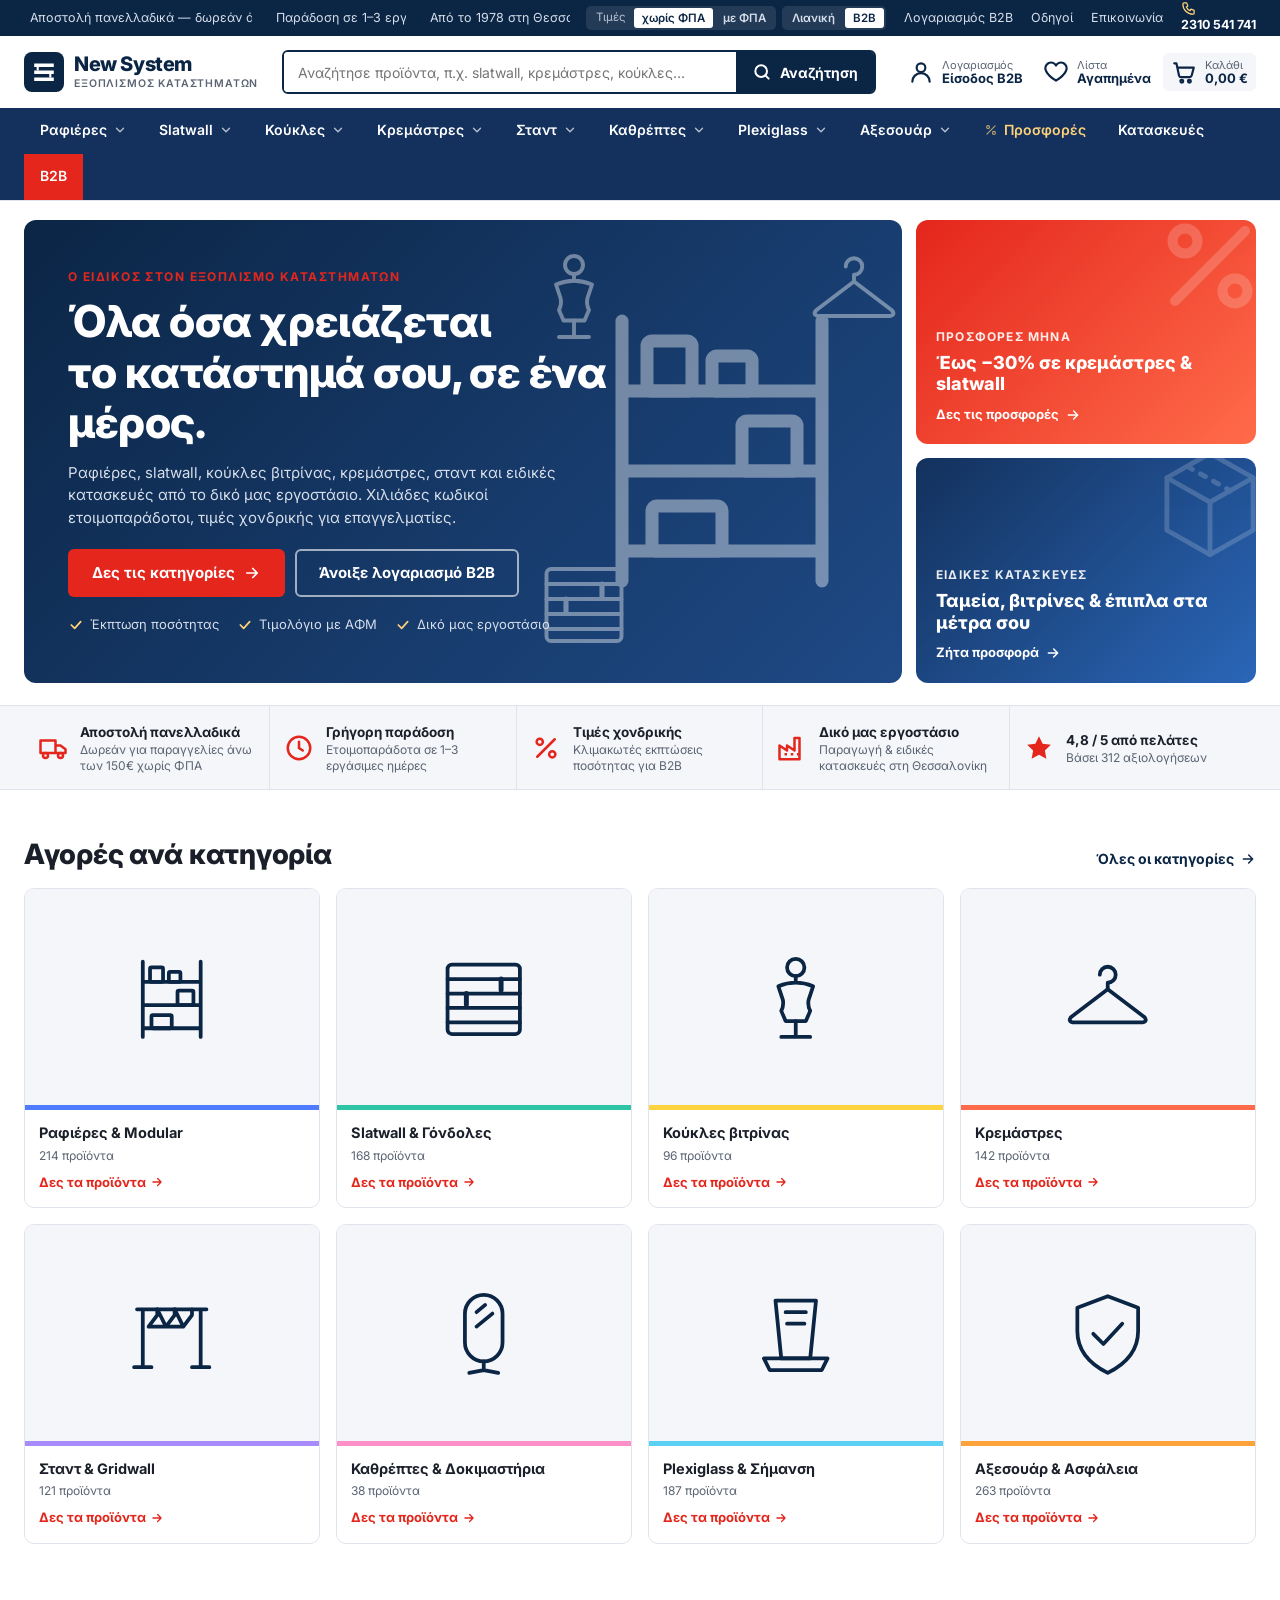
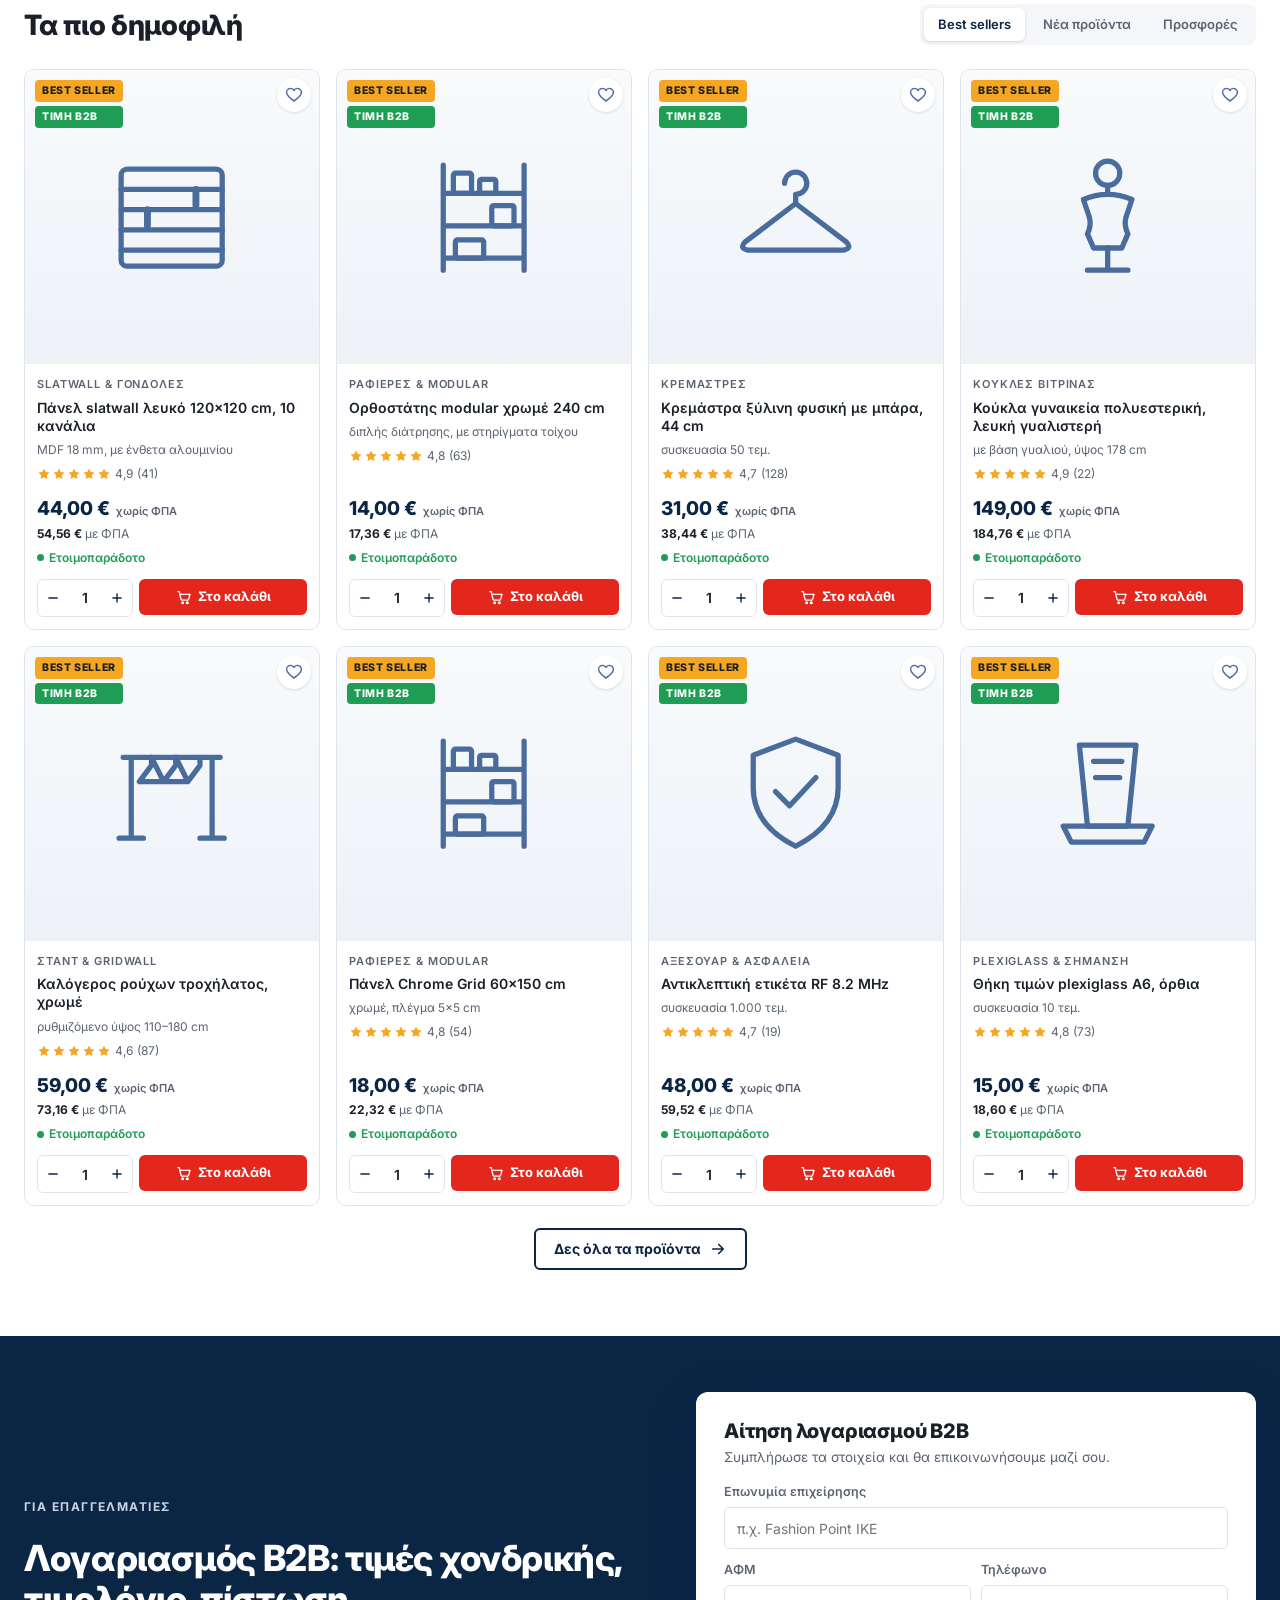
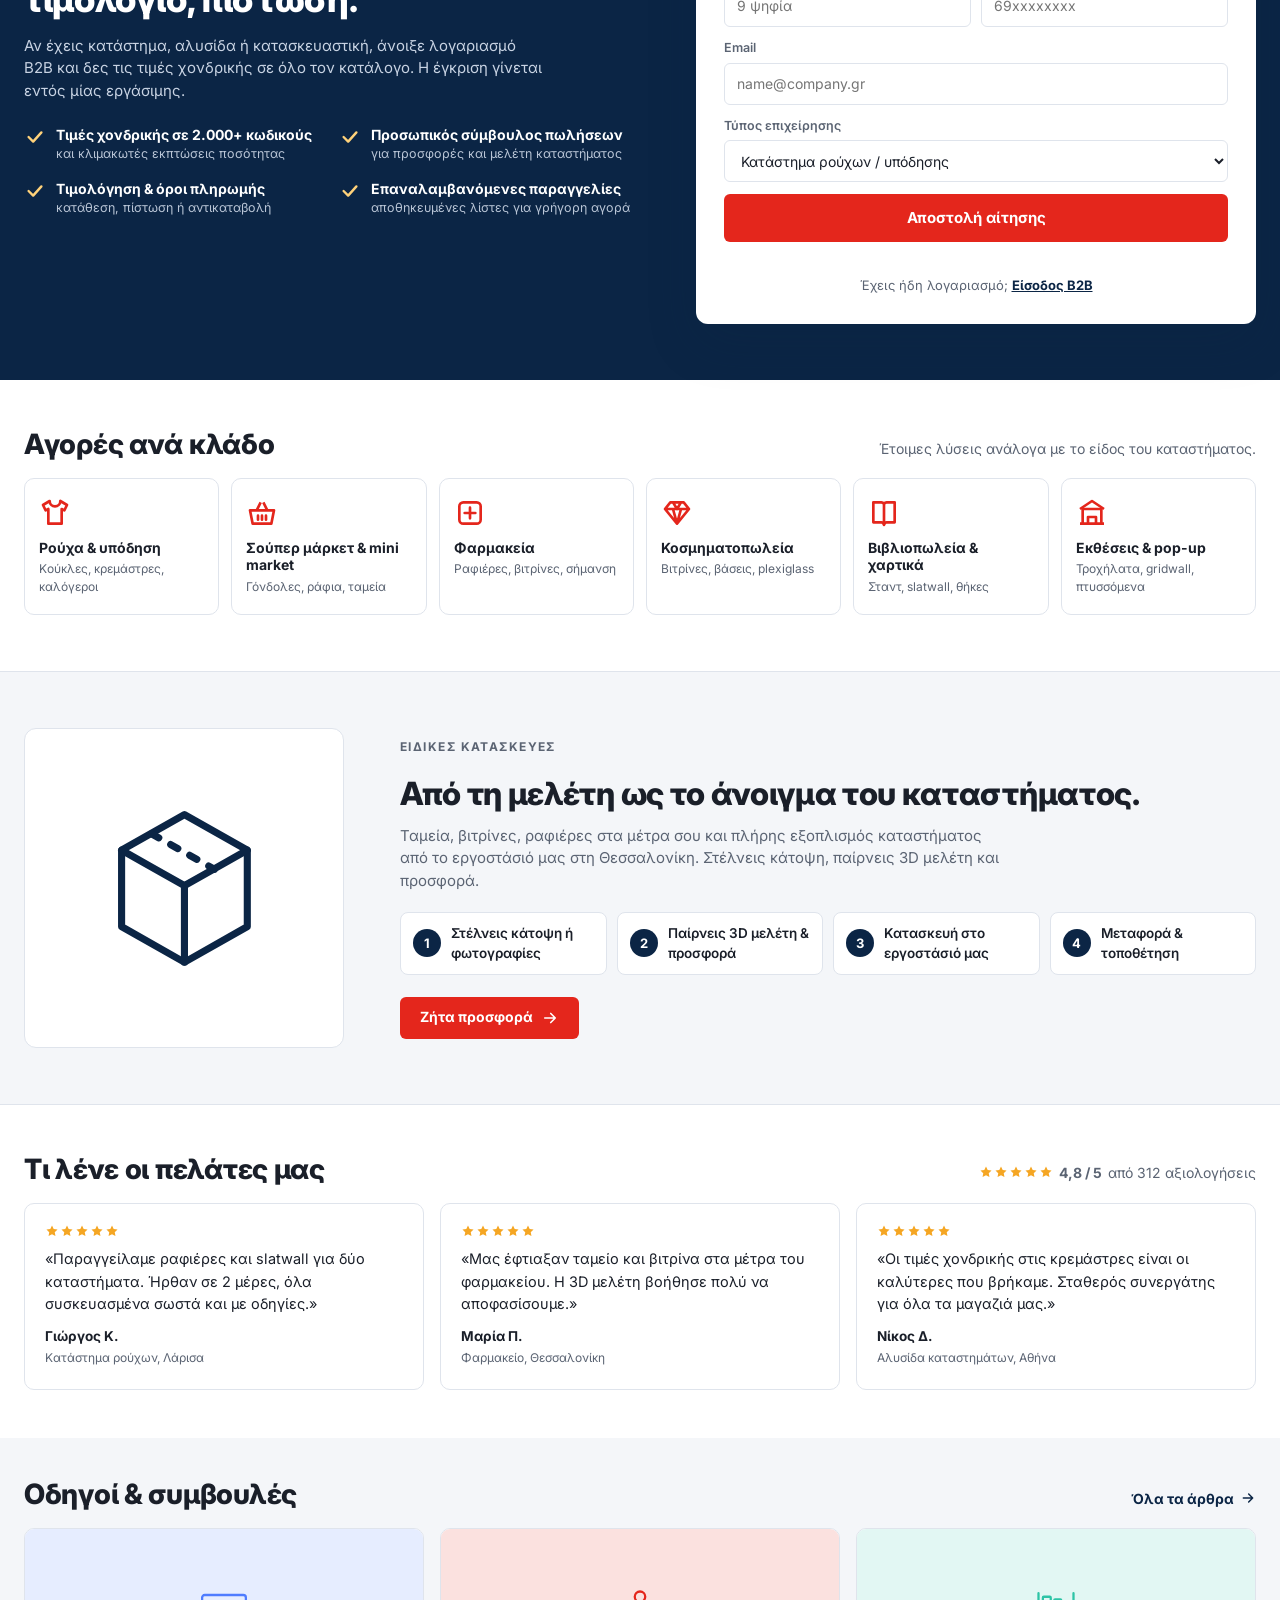
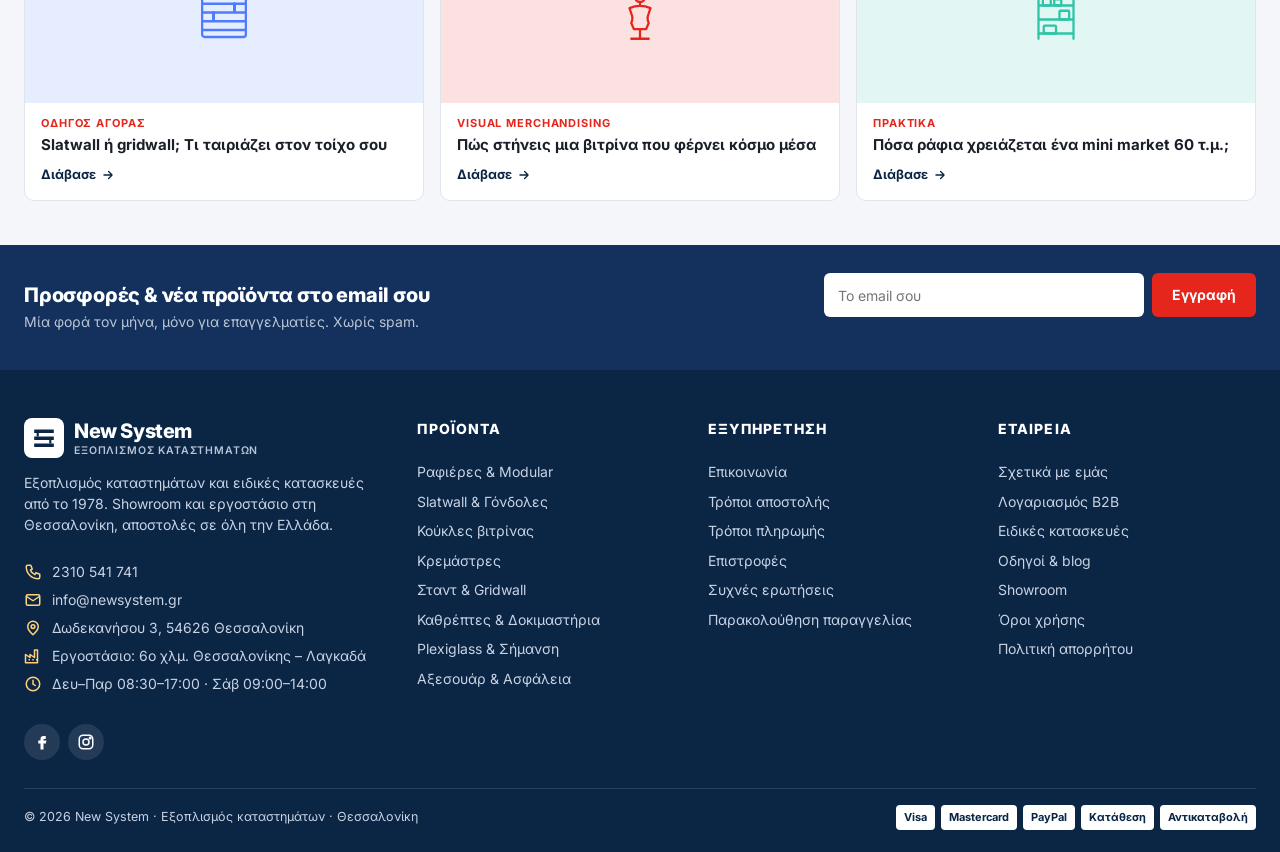
==== newsystem-v4/index.html @ 915ae359 "Add v4 of the New System homepage in the Shopfitting Warehouse style Trade e-shop layout modelled on" ====
<!doctype html>
<html lang="el">
<head>
  <meta charset="utf-8">
  <meta name="viewport" content="width=device-width, initial-scale=1, viewport-fit=cover">
  <title>New System · Εξοπλισμός καταστημάτων — Online κατάστημα</title>
  <meta name="description" content="New System — ο ειδικός στον εξοπλισμό καταστημάτων από το 1978. Ραφιέρες, slatwall, κούκλες βιτρίνας, κρεμάστρες, σταντ, καθρέπτες, plexiglass. Τιμές χονδρικής B2B, αποστολή πανελλαδικά από τη Θεσσαλονίκη.">
  <meta name="theme-color" content="#0b2545">
  <link rel="preconnect" href="https://fonts.googleapis.com">
  <link rel="preconnect" href="https://fonts.gstatic.com" crossorigin>
  <link href="https://fonts.googleapis.com/css2?family=Inter:wght@400;500;600;700;800&display=swap" rel="stylesheet">
  <link rel="stylesheet" href="styles.css">
  <script>document.documentElement.classList.add('js')</script>
</head>
<body>

<!-- Εικονίδια (sprite) -->
<svg width="0" height="0" style="position:absolute" aria-hidden="true">
  <defs>
    <symbol id="i-mannequin" viewBox="0 0 64 64"><g fill="none" stroke="currentColor" stroke-width="2.6" stroke-linecap="round" stroke-linejoin="round"><circle cx="32" cy="10" r="6"/><path d="M32 16v4M20 23q12-5 24 0l-3 9q-1 4 1 8l-3 7H25l-3-7q2-4 1-8z"/><path d="M32 47v10M22 58h20"/></g></symbol>
    <symbol id="i-hanger" viewBox="0 0 64 64"><g fill="none" stroke="currentColor" stroke-width="2.6" stroke-linecap="round" stroke-linejoin="round"><path d="M26.5 15a5.5 5.5 0 1 1 5.5 5.5V25"/><path d="M32 25 7 44q-3 3 1 4h48q4-1 1-4z"/></g></symbol>
    <symbol id="i-shelf" viewBox="0 0 64 64"><g fill="none" stroke="currentColor" stroke-width="2.6" stroke-linecap="round" stroke-linejoin="round"><path d="M12 6v52M52 6v52M12 20h40M12 36h40M12 52h40"/><rect x="17" y="10" width="9" height="10" rx="1"/><rect x="30" y="13" width="8" height="7" rx="1"/><rect x="36" y="26" width="11" height="10" rx="1"/><rect x="18" y="43" width="14" height="9" rx="1"/></g></symbol>
    <symbol id="i-slat" viewBox="0 0 64 64"><g fill="none" stroke="currentColor" stroke-width="2.6" stroke-linecap="round" stroke-linejoin="round"><rect x="7" y="8" width="50" height="48" rx="3"/><path d="M7 18h50M7 28h50M7 38h50M7 48h50"/><path d="M20 28v8M44 18v8" stroke-width="3.4"/></g></symbol>
    <symbol id="i-rail" viewBox="0 0 64 64"><g fill="none" stroke="currentColor" stroke-width="2.6" stroke-linecap="round" stroke-linejoin="round"><path d="M8 14h48M12 14v40M52 14v40M6 54h12M46 54h12"/><path d="M22 14v4l-6 8h12zM34 14v4l-6 8h12zM46 14v4l-6 8"/></g></symbol>
    <symbol id="i-mirror" viewBox="0 0 64 64"><g fill="none" stroke="currentColor" stroke-width="2.6" stroke-linecap="round" stroke-linejoin="round"><rect x="19" y="4" width="26" height="46" rx="13"/><path d="M27 16l6-5M27 26l11-9"/><path d="M32 50v6M22 58l10-2 10 2"/></g></symbol>
    <symbol id="i-plexi" viewBox="0 0 64 64"><g fill="none" stroke="currentColor" stroke-width="2.6" stroke-linecap="round" stroke-linejoin="round"><path d="M18 8h28l-4 40H22z"/><path d="M10 48h44l-4 8H14z"/><path d="M25 16h14M26 24h12"/></g></symbol>
    <symbol id="i-shield" viewBox="0 0 64 64"><g fill="none" stroke="currentColor" stroke-width="2.6" stroke-linecap="round" stroke-linejoin="round"><path d="M32 5 53 13v16c0 14-9 23-21 29C20 52 11 43 11 29V13z"/><path d="m22 31 7 7 13-14"/></g></symbol>
    <symbol id="i-cube" viewBox="0 0 64 64"><g fill="none" stroke="currentColor" stroke-width="2.6" stroke-linecap="round" stroke-linejoin="round"><path d="M32 5 55 18v28L32 59 9 46V18z"/><path d="m9 18 23 13 23-13M32 31v28"/><path d="M20 12l23 13" stroke-dasharray="3 5"/></g></symbol>
    <symbol id="i-tag" viewBox="0 0 64 64"><g fill="none" stroke="currentColor" stroke-width="2.6" stroke-linecap="round" stroke-linejoin="round"><path d="M8 8h22l26 26-22 22L8 30z"/><circle cx="19" cy="19" r="4"/></g></symbol>
    <symbol id="i-arrow" viewBox="0 0 24 24"><path fill="none" stroke="currentColor" stroke-width="2.2" stroke-linecap="round" stroke-linejoin="round" d="M5 12h14M13 6l6 6-6 6"/></symbol>
    <symbol id="i-chev" viewBox="0 0 24 24"><path fill="none" stroke="currentColor" stroke-width="2.2" stroke-linecap="round" stroke-linejoin="round" d="m6 9 6 6 6-6"/></symbol>
    <symbol id="i-phone" viewBox="0 0 24 24"><path fill="none" stroke="currentColor" stroke-width="2" stroke-linecap="round" stroke-linejoin="round" d="M5 3h4l2 5-2.5 1.5a11 11 0 0 0 6 6L16 13l5 2v4a2 2 0 0 1-2 2A16 16 0 0 1 3 5a2 2 0 0 1 2-2"/></symbol>
    <symbol id="i-mail" viewBox="0 0 24 24"><g fill="none" stroke="currentColor" stroke-width="2" stroke-linejoin="round"><rect x="3" y="5" width="18" height="14" rx="2"/><path d="m3 7 9 6 9-6"/></g></symbol>
    <symbol id="i-pin" viewBox="0 0 24 24"><g fill="none" stroke="currentColor" stroke-width="2" stroke-linejoin="round"><path d="M12 21s-7-6-7-11a7 7 0 0 1 14 0c0 5-7 11-7 11z"/><circle cx="12" cy="10" r="2.5"/></g></symbol>
    <symbol id="i-clock" viewBox="0 0 24 24"><g fill="none" stroke="currentColor" stroke-width="2" stroke-linecap="round"><circle cx="12" cy="12" r="9"/><path d="M12 7v5l3 2"/></g></symbol>
    <symbol id="i-check" viewBox="0 0 24 24"><path fill="none" stroke="currentColor" stroke-width="2.6" stroke-linecap="round" stroke-linejoin="round" d="m5 12 5 5 9-10"/></symbol>
    <symbol id="i-search" viewBox="0 0 24 24"><g fill="none" stroke="currentColor" stroke-width="2.4" stroke-linecap="round"><circle cx="11" cy="11" r="7"/><path d="m20 20-4-4"/></g></symbol>
    <symbol id="i-cart" viewBox="0 0 24 24"><g fill="none" stroke="currentColor" stroke-width="2" stroke-linecap="round" stroke-linejoin="round"><path d="M3 4h2l2.4 11.2a2 2 0 0 0 2 1.6h7.7a2 2 0 0 0 2-1.5L21 8H6.2"/><circle cx="10" cy="20.5" r="1.3"/><circle cx="17" cy="20.5" r="1.3"/></g></symbol>
    <symbol id="i-heart" viewBox="0 0 24 24"><path fill="none" stroke="currentColor" stroke-width="2" stroke-linejoin="round" d="M12 20s-7-4.4-9.2-9A5 5 0 0 1 12 6a5 5 0 0 1 9.2 5c-2.2 4.6-9.2 9-9.2 9z"/></symbol>
    <symbol id="i-user" viewBox="0 0 24 24"><g fill="none" stroke="currentColor" stroke-width="2" stroke-linecap="round"><circle cx="12" cy="8" r="4"/><path d="M4 21a8 8 0 0 1 16 0"/></g></symbol>
    <symbol id="i-truck" viewBox="0 0 24 24"><g fill="none" stroke="currentColor" stroke-width="2" stroke-linecap="round" stroke-linejoin="round"><path d="M2 6h12v10H2zM14 10h4l4 3v3h-8"/><circle cx="6" cy="18" r="2"/><circle cx="18" cy="18" r="2"/></g></symbol>
    <symbol id="i-factory" viewBox="0 0 24 24"><g fill="none" stroke="currentColor" stroke-width="2" stroke-linejoin="round"><path d="M2 21V10l6 4V10l6 4V4h4v17z"/><path d="M6 17h2M11 17h2M16 17h2"/></g></symbol>
    <symbol id="i-badge" viewBox="0 0 24 24"><g fill="none" stroke="currentColor" stroke-width="2" stroke-linecap="round" stroke-linejoin="round"><circle cx="12" cy="9" r="6"/><path d="m8.5 14-1.5 8 5-3 5 3-1.5-8"/></g></symbol>
    <symbol id="i-percent" viewBox="0 0 24 24"><g fill="none" stroke="currentColor" stroke-width="2" stroke-linecap="round"><path d="M19 5 5 19"/><circle cx="7" cy="7" r="2.5"/><circle cx="17" cy="17" r="2.5"/></g></symbol>
    <symbol id="i-close" viewBox="0 0 24 24"><path fill="none" stroke="currentColor" stroke-width="2.4" stroke-linecap="round" d="M6 6l12 12M18 6 6 18"/></symbol>
    <symbol id="i-menu" viewBox="0 0 24 24"><path fill="none" stroke="currentColor" stroke-width="2.4" stroke-linecap="round" d="M4 7h16M4 12h16M4 17h16"/></symbol>
    <symbol id="i-plus" viewBox="0 0 24 24"><path fill="none" stroke="currentColor" stroke-width="2.4" stroke-linecap="round" d="M12 5v14M5 12h14"/></symbol>
    <symbol id="i-minus" viewBox="0 0 24 24"><path fill="none" stroke="currentColor" stroke-width="2.4" stroke-linecap="round" d="M5 12h14"/></symbol>
    <symbol id="i-star" viewBox="0 0 24 24"><path fill="currentColor" d="m12 2.5 2.9 6 6.6.9-4.8 4.6 1.2 6.5L12 17.4l-5.9 3.1 1.2-6.5L2.5 9.4l6.6-.9z"/></symbol>
    <symbol id="i-book" viewBox="0 0 24 24"><g fill="none" stroke="currentColor" stroke-width="2" stroke-linejoin="round"><path d="M4 4h6a3 3 0 0 1 2 1 3 3 0 0 1 2-1h6v15h-6a2 2 0 0 0-2 2 2 2 0 0 0-2-2H4z"/><path d="M12 5v16"/></g></symbol>
    <symbol id="i-shirt" viewBox="0 0 24 24"><path fill="none" stroke="currentColor" stroke-width="2" stroke-linejoin="round" d="M8 3 3 6l2 4 2-1v11h10V9l2 1 2-4-5-3a4 4 0 0 1-8 0z"/></symbol>
    <symbol id="i-basket" viewBox="0 0 24 24"><g fill="none" stroke="currentColor" stroke-width="2" stroke-linejoin="round"><path d="M3 10h18l-2 10H5zM8 10l3-6M16 10l-3-6"/><path d="M9 14v3M12 14v3M15 14v3" stroke-linecap="round"/></g></symbol>
    <symbol id="i-pharmacy" viewBox="0 0 24 24"><g fill="none" stroke="currentColor" stroke-width="2" stroke-linejoin="round"><rect x="4" y="4" width="16" height="16" rx="3"/><path d="M12 8v8M8 12h8" stroke-linecap="round"/></g></symbol>
    <symbol id="i-gem" viewBox="0 0 24 24"><path fill="none" stroke="currentColor" stroke-width="2" stroke-linejoin="round" d="M7 4h10l4 5-9 11L3 9zM3 9h18M9 4l3 5 3-5M9 9l3 11 3-11"/></symbol>
    <symbol id="i-expo" viewBox="0 0 24 24"><g fill="none" stroke="currentColor" stroke-width="2" stroke-linejoin="round"><path d="M3 20h18M5 20V9h14v11"/><path d="M3 9 12 3l9 6"/><path d="M9 20v-5h6v5"/></g></symbol>
    <symbol id="i-fb" viewBox="0 0 24 24"><path fill="currentColor" d="M14 8h3V4h-3a4 4 0 0 0-4 4v2H7v4h3v8h4v-8h3l1-4h-4V8z"/></symbol>
    <symbol id="i-ig" viewBox="0 0 24 24"><g fill="none" stroke="currentColor" stroke-width="2"><rect x="3" y="3" width="18" height="18" rx="5"/><circle cx="12" cy="12" r="4"/><circle cx="17.5" cy="6.5" r="1" fill="currentColor"/></g></symbol>
  </defs>
</svg>

<a class="skip" href="#main">Μετάβαση στο περιεχόμενο</a>

<!-- ===== Μπάρα κορυφής ===== -->
<div class="topbar">
  <div class="wrap topbar__inner">
    <ul class="topbar__usp">
      <li><svg><use href="#i-truck"/></svg> Αποστολή πανελλαδικά — δωρεάν άνω των 150€</li>
      <li><svg><use href="#i-clock"/></svg> Παράδοση σε 1–3 εργάσιμες</li>
      <li><svg><use href="#i-badge"/></svg> Από το 1978 στη Θεσσαλονίκη</li>
    </ul>
    <ul class="topbar__links">
      <li class="topbar__tools">
        <div class="vat" role="group" aria-label="Εμφάνιση τιμών"><span>Τιμές</span><button type="button" class="vat__btn" data-vat="ex" aria-pressed="true">χωρίς ΦΠΑ</button><button type="button" class="vat__btn" data-vat="inc" aria-pressed="false">με ΦΠΑ</button></div>
        <div class="vat" role="group" aria-label="Τύπος πελάτη"><button type="button" class="vat__btn" data-mode="b2c" aria-pressed="false">Λιανική</button><button type="button" class="vat__btn" data-mode="b2b" aria-pressed="true">B2B</button></div>
      </li>
      <li><a href="#b2b">Λογαριασμός B2B</a></li>
      <li><a href="#guides">Οδηγοί</a></li>
      <li><a href="#contact">Επικοινωνία</a></li>
      <li><a class="topbar__phone" href="tel:+302310541741"><svg><use href="#i-phone"/></svg> 2310 541 741</a></li>
    </ul>
  </div>
</div>

<!-- ===== Header ===== -->
<header class="header" id="top">
  <div class="wrap header__inner">
    <button class="burger" type="button" id="burger" aria-label="Μενού" aria-controls="drawer" aria-expanded="false"><svg><use href="#i-menu"/></svg></button>

    <a class="logo" href="#top" aria-label="New System — αρχική">
      <span class="logo__mark"><svg viewBox="0 0 40 40" aria-hidden="true"><path d="M6 8h28v5H6zM6 18h28v5H6zM6 28h28v5H6z" fill="currentColor"/><path d="M11 13v5M29 23v5" stroke="currentColor" stroke-width="3"/></svg></span>
      <span class="logo__text"><b>New System</b><small>Εξοπλισμός καταστημάτων</small></span>
    </a>

    <form class="search" id="search" role="search" autocomplete="off">
      <label class="visually-hidden" for="q">Αναζήτηση προϊόντων</label>
      <input class="search__input" id="q" type="search" placeholder="Αναζήτησε προϊόντα, π.χ. slatwall, κρεμάστρες, κούκλες…" aria-autocomplete="list" aria-controls="suggest" aria-expanded="false">
      <button class="search__btn" type="submit"><svg><use href="#i-search"/></svg><span>Αναζήτηση</span></button>
      <ul class="suggest" id="suggest" role="listbox" hidden></ul>
    </form>

    <div class="header__actions">
      <a class="hact" href="#b2b"><svg><use href="#i-user"/></svg><span><small>Λογαριασμός</small><b>Είσοδος B2B</b></span></a>
      <button class="hact" type="button" id="wishBtn" aria-label="Αγαπημένα"><svg><use href="#i-heart"/></svg><span><small>Λίστα</small><b>Αγαπημένα</b></span><i class="count" id="wishCount" hidden>0</i></button>
      <button class="hact hact--cart" type="button" id="cartBtn" aria-controls="cart" aria-label="Καλάθι"><svg><use href="#i-cart"/></svg><span><small>Καλάθι</small><b id="cartTotalMini">0,00 €</b></span><i class="count" id="cartCount" hidden>0</i></button>
    </div>
  </div>

  <!-- Κύριο μενού με mega menu -->
  <nav class="nav" aria-label="Κατηγορίες προϊόντων">
    <div class="wrap nav__inner">
      <ul class="nav__list" id="navList"></ul>
    </div>
    <div class="mega" id="mega" hidden><div class="wrap mega__inner"></div></div>
  </nav>
</header>

<!-- Μενού κινητού -->
<div class="drawer" id="drawer" hidden>
  <div class="drawer__panel" role="dialog" aria-modal="true" aria-label="Μενού">
    <header class="drawer__head">
      <b>Κατηγορίες</b>
      <button class="iconbtn" type="button" id="drawerClose" aria-label="Κλείσιμο"><svg><use href="#i-close"/></svg></button>
    </header>
    <div class="drawer__body" id="drawerBody"></div>
    <footer class="drawer__foot">
      <a class="btn btn--primary btn--block" href="#b2b">Είσοδος / Αίτηση B2B</a>
      <a class="drawer__phone" href="tel:+302310541741"><svg><use href="#i-phone"/></svg> 2310 541 741</a>
    </footer>
  </div>
  <button class="drawer__backdrop" type="button" aria-label="Κλείσιμο μενού"></button>
</div>

<main id="main">

  <!-- ===== Hero: κεντρικό banner + 2 promo ===== -->
  <section class="hero wrap">
    <div class="hero__main">
      <div class="hero__copy">
        <p class="eyebrow">Ο ειδικός στον εξοπλισμό καταστημάτων</p>
        <h1>Όλα όσα χρειάζεται<br>το κατάστημά σου, σε ένα μέρος.</h1>
        <p class="hero__text">Ραφιέρες, slatwall, κούκλες βιτρίνας, κρεμάστρες, σταντ και ειδικές κατασκευές από το δικό μας εργοστάσιο. Χιλιάδες κωδικοί ετοιμοπαράδοτοι, τιμές χονδρικής για επαγγελματίες.</p>
        <div class="hero__cta">
          <a class="btn btn--primary btn--lg" href="#categories">Δες τις κατηγορίες <svg><use href="#i-arrow"/></svg></a>
          <a class="btn btn--outline-light btn--lg" href="#b2b">Άνοιξε λογαριασμό B2B</a>
        </div>
        <ul class="hero__points">
          <li><svg><use href="#i-check"/></svg> Έκπτωση ποσότητας</li>
          <li><svg><use href="#i-check"/></svg> Τιμολόγιο με ΑΦΜ</li>
          <li><svg><use href="#i-check"/></svg> Δικό μας εργοστάσιο</li>
        </ul>
      </div>
      <div class="hero__art" aria-hidden="true">
        <div class="hero__shelf"><svg><use href="#i-shelf"/></svg></div>
        <div class="hero__float hero__float--1"><svg><use href="#i-mannequin"/></svg></div>
        <div class="hero__float hero__float--2"><svg><use href="#i-hanger"/></svg></div>
        <div class="hero__float hero__float--3"><svg><use href="#i-slat"/></svg></div>
      </div>
    </div>
    <a class="promo promo--red" href="#products" data-tab="offer">
      <span class="promo__kicker">Προσφορές μήνα</span>
      <span class="promo__title">Έως −30% σε κρεμάστρες &amp; slatwall</span>
      <span class="promo__link">Δες τις προσφορές <svg><use href="#i-arrow"/></svg></span>
      <svg class="promo__bg"><use href="#i-percent"/></svg>
    </a>
    <a class="promo promo--navy" href="#custom">
      <span class="promo__kicker">Ειδικές κατασκευές</span>
      <span class="promo__title">Ταμεία, βιτρίνες &amp; έπιπλα στα μέτρα σου</span>
      <span class="promo__link">Ζήτα προσφορά <svg><use href="#i-arrow"/></svg></span>
      <svg class="promo__bg"><use href="#i-cube"/></svg>
    </a>
  </section>

  <!-- ===== Μπάρα εμπιστοσύνης ===== -->
  <section class="trust" aria-label="Γιατί New System">
    <ul class="wrap trust__list">
      <li><svg><use href="#i-truck"/></svg><div><b>Αποστολή πανελλαδικά</b><small>Δωρεάν για παραγγελίες άνω των 150€ χωρίς ΦΠΑ</small></div></li>
      <li><svg><use href="#i-clock"/></svg><div><b>Γρήγορη παράδοση</b><small>Ετοιμοπαράδοτα σε 1–3 εργάσιμες ημέρες</small></div></li>
      <li><svg><use href="#i-percent"/></svg><div><b>Τιμές χονδρικής</b><small>Κλιμακωτές εκπτώσεις ποσότητας για B2B</small></div></li>
      <li><svg><use href="#i-factory"/></svg><div><b>Δικό μας εργοστάσιο</b><small>Παραγωγή &amp; ειδικές κατασκευές στη Θεσσαλονίκη</small></div></li>
      <li><svg><use href="#i-star"/></svg><div><b>4,8 / 5 από πελάτες</b><small>Βάσει 312 αξιολογήσεων</small></div></li>
    </ul>
  </section>

  <!-- ===== Κατηγορίες ===== -->
  <section class="section wrap" id="categories">
    <header class="section__head">
      <h2>Αγορές ανά κατηγορία</h2>
      <a class="section__more" href="#categories">Όλες οι κατηγορίες <svg><use href="#i-arrow"/></svg></a>
    </header>
    <div class="catgrid" id="catgrid"></div>
  </section>

  <!-- ===== Προϊόντα ===== -->
  <section class="section wrap" id="products">
    <header class="section__head section__head--tabs">
      <h2 id="productsTitle">Τα πιο δημοφιλή</h2>
      <div class="tabs" role="tablist" aria-label="Προβολή προϊόντων">
        <button type="button" class="tab" role="tab" data-tab="top" aria-selected="true">Best sellers</button>
        <button type="button" class="tab" role="tab" data-tab="new" aria-selected="false">Νέα προϊόντα</button>
        <button type="button" class="tab" role="tab" data-tab="offer" aria-selected="false">Προσφορές</button>
      </div>
    </header>
    <p class="results" id="results" hidden></p>
    <div class="pgrid" id="pgrid"></div>
    <p class="section__foot"><a class="btn btn--outline" href="#categories">Δες όλα τα προϊόντα <svg><use href="#i-arrow"/></svg></a></p>
  </section>

  <!-- ===== B2B ===== -->
  <section class="b2b" id="b2b">
    <div class="wrap b2b__inner">
      <div class="b2b__copy">
        <p class="eyebrow eyebrow--light">Για επαγγελματίες</p>
        <h2>Λογαριασμός B2B: τιμές χονδρικής, τιμολόγιο, πίστωση.</h2>
        <p>Αν έχεις κατάστημα, αλυσίδα ή κατασκευαστική, άνοιξε λογαριασμό B2B και δες τις τιμές χονδρικής σε όλο τον κατάλογο. Η έγκριση γίνεται εντός μίας εργάσιμης.</p>
        <ul class="b2b__perks">
          <li><svg><use href="#i-check"/></svg><div><b>Τιμές χονδρικής σε 2.000+ κωδικούς</b><small>και κλιμακωτές εκπτώσεις ποσότητας</small></div></li>
          <li><svg><use href="#i-check"/></svg><div><b>Προσωπικός σύμβουλος πωλήσεων</b><small>για προσφορές και μελέτη καταστήματος</small></div></li>
          <li><svg><use href="#i-check"/></svg><div><b>Τιμολόγηση &amp; όροι πληρωμής</b><small>κατάθεση, πίστωση ή αντικαταβολή</small></div></li>
          <li><svg><use href="#i-check"/></svg><div><b>Επαναλαμβανόμενες παραγγελίες</b><small>αποθηκευμένες λίστες για γρήγορη αγορά</small></div></li>
        </ul>
      </div>
      <form class="b2b__form" id="b2bForm" novalidate>
        <h3>Αίτηση λογαριασμού B2B</h3>
        <p class="b2b__form-sub">Συμπλήρωσε τα στοιχεία και θα επικοινωνήσουμε μαζί σου.</p>
        <div class="field"><label for="f-company">Επωνυμία επιχείρησης</label><input id="f-company" name="company" type="text" required placeholder="π.χ. Fashion Point ΙΚΕ"></div>
        <div class="field-row">
          <div class="field"><label for="f-afm">ΑΦΜ</label><input id="f-afm" name="afm" type="text" inputmode="numeric" pattern="[0-9]{9}" required placeholder="9 ψηφία"></div>
          <div class="field"><label for="f-phone">Τηλέφωνο</label><input id="f-phone" name="phone" type="tel" required placeholder="69xxxxxxxx"></div>
        </div>
        <div class="field"><label for="f-email">Email</label><input id="f-email" name="email" type="email" required placeholder="name@company.gr"></div>
        <div class="field"><label for="f-type">Τύπος επιχείρησης</label>
          <select id="f-type" name="type"><option>Κατάστημα ρούχων / υπόδησης</option><option>Σούπερ μάρκετ / mini market</option><option>Φαρμακείο</option><option>Κοσμηματοπωλείο</option><option>Αλυσίδα καταστημάτων</option><option>Κατασκευαστική / διακοσμητής</option><option>Άλλο</option></select>
        </div>
        <button class="btn btn--primary btn--block btn--lg" type="submit">Αποστολή αίτησης</button>
        <p class="b2b__form-note" aria-live="polite"></p>
        <p class="b2b__form-small">Έχεις ήδη λογαριασμό; <a href="#b2b">Είσοδος B2B</a></p>
      </form>
    </div>
  </section>

  <!-- ===== Ανά κλάδο ===== -->
  <section class="section wrap" id="sectors">
    <header class="section__head">
      <h2>Αγορές ανά κλάδο</h2>
      <p class="section__sub">Έτοιμες λύσεις ανάλογα με το είδος του καταστήματος.</p>
    </header>
    <ul class="sectors">
      <li><a href="#categories"><svg><use href="#i-shirt"/></svg><b>Ρούχα &amp; υπόδηση</b><small>Κούκλες, κρεμάστρες, καλόγεροι</small></a></li>
      <li><a href="#categories"><svg><use href="#i-basket"/></svg><b>Σούπερ μάρκετ &amp; mini market</b><small>Γόνδολες, ράφια, ταμεία</small></a></li>
      <li><a href="#categories"><svg><use href="#i-pharmacy"/></svg><b>Φαρμακεία</b><small>Ραφιέρες, βιτρίνες, σήμανση</small></a></li>
      <li><a href="#categories"><svg><use href="#i-gem"/></svg><b>Κοσμηματοπωλεία</b><small>Βιτρίνες, βάσεις, plexiglass</small></a></li>
      <li><a href="#categories"><svg><use href="#i-book"/></svg><b>Βιβλιοπωλεία &amp; χαρτικά</b><small>Σταντ, slatwall, θήκες</small></a></li>
      <li><a href="#categories"><svg><use href="#i-expo"/></svg><b>Εκθέσεις &amp; pop-up</b><small>Τροχήλατα, gridwall, πτυσσόμενα</small></a></li>
    </ul>
  </section>

  <!-- ===== Ειδικές κατασκευές ===== -->
  <section class="custom" id="custom">
    <div class="wrap custom__inner">
      <div class="custom__art" aria-hidden="true"><svg><use href="#i-cube"/></svg></div>
      <div class="custom__copy">
        <p class="eyebrow">Ειδικές κατασκευές</p>
        <h2>Από τη μελέτη ως το άνοιγμα του καταστήματος.</h2>
        <p>Ταμεία, βιτρίνες, ραφιέρες στα μέτρα σου και πλήρης εξοπλισμός καταστήματος από το εργοστάσιό μας στη Θεσσαλονίκη. Στέλνεις κάτοψη, παίρνεις 3D μελέτη και προσφορά.</p>
        <ol class="steps">
          <li><b>1</b><span>Στέλνεις κάτοψη ή φωτογραφίες</span></li>
          <li><b>2</b><span>Παίρνεις 3D μελέτη &amp; προσφορά</span></li>
          <li><b>3</b><span>Κατασκευή στο εργοστάσιό μας</span></li>
          <li><b>4</b><span>Μεταφορά &amp; τοποθέτηση</span></li>
        </ol>
        <a class="btn btn--primary" href="mailto:info@newsystem.gr?subject=Ζήτηση%20προσφοράς%20για%20ειδική%20κατασκευή">Ζήτα προσφορά <svg><use href="#i-arrow"/></svg></a>
      </div>
    </div>
  </section>

  <!-- ===== Αξιολογήσεις ===== -->
  <section class="section wrap" id="reviews">
    <header class="section__head">
      <h2>Τι λένε οι πελάτες μας</h2>
      <p class="section__sub"><span class="stars" aria-label="4,8 στα 5"><svg><use href="#i-star"/></svg><svg><use href="#i-star"/></svg><svg><use href="#i-star"/></svg><svg><use href="#i-star"/></svg><svg><use href="#i-star"/></svg></span> <b>4,8 / 5</b> από 312 αξιολογήσεις</p>
    </header>
    <ul class="reviews">
      <li><div class="stars"><svg><use href="#i-star"/></svg><svg><use href="#i-star"/></svg><svg><use href="#i-star"/></svg><svg><use href="#i-star"/></svg><svg><use href="#i-star"/></svg></div><p>«Παραγγείλαμε ραφιέρες και slatwall για δύο καταστήματα. Ήρθαν σε 2 μέρες, όλα συσκευασμένα σωστά και με οδηγίες.»</p><footer><b>Γιώργος Κ.</b><small>Κατάστημα ρούχων, Λάρισα</small></footer></li>
      <li><div class="stars"><svg><use href="#i-star"/></svg><svg><use href="#i-star"/></svg><svg><use href="#i-star"/></svg><svg><use href="#i-star"/></svg><svg><use href="#i-star"/></svg></div><p>«Μας έφτιαξαν ταμείο και βιτρίνα στα μέτρα του φαρμακείου. Η 3D μελέτη βοήθησε πολύ να αποφασίσουμε.»</p><footer><b>Μαρία Π.</b><small>Φαρμακείο, Θεσσαλονίκη</small></footer></li>
      <li><div class="stars"><svg><use href="#i-star"/></svg><svg><use href="#i-star"/></svg><svg><use href="#i-star"/></svg><svg><use href="#i-star"/></svg><svg><use href="#i-star"/></svg></div><p>«Οι τιμές χονδρικής στις κρεμάστρες είναι οι καλύτερες που βρήκαμε. Σταθερός συνεργάτης για όλα τα μαγαζιά μας.»</p><footer><b>Νίκος Δ.</b><small>Αλυσίδα καταστημάτων, Αθήνα</small></footer></li>
    </ul>
  </section>

  <!-- ===== Οδηγοί ===== -->
  <section class="section section--alt" id="guides">
    <div class="wrap">
      <header class="section__head">
        <h2>Οδηγοί &amp; συμβουλές</h2>
        <a class="section__more" href="#guides">Όλα τα άρθρα <svg><use href="#i-arrow"/></svg></a>
      </header>
      <ul class="guides">
        <li><a href="#guides"><span class="guides__img" style="--c:#4f7cff"><svg><use href="#i-slat"/></svg></span><small>Οδηγός αγοράς</small><b>Slatwall ή gridwall; Τι ταιριάζει στον τοίχο σου</b><span class="guides__read">Διάβασε <svg><use href="#i-arrow"/></svg></span></a></li>
        <li><a href="#guides"><span class="guides__img" style="--c:#e4261c"><svg><use href="#i-mannequin"/></svg></span><small>Visual merchandising</small><b>Πώς στήνεις μια βιτρίνα που φέρνει κόσμο μέσα</b><span class="guides__read">Διάβασε <svg><use href="#i-arrow"/></svg></span></a></li>
        <li><a href="#guides"><span class="guides__img" style="--c:#2ec4a6"><svg><use href="#i-shelf"/></svg></span><small>Πρακτικά</small><b>Πόσα ράφια χρειάζεται ένα mini market 60 τ.μ.;</b><span class="guides__read">Διάβασε <svg><use href="#i-arrow"/></svg></span></a></li>
      </ul>
    </div>
  </section>

  <!-- ===== Newsletter ===== -->
  <section class="newsletter">
    <div class="wrap newsletter__inner">
      <div><h2>Προσφορές &amp; νέα προϊόντα στο email σου</h2><p>Μία φορά τον μήνα, μόνο για επαγγελματίες. Χωρίς spam.</p></div>
      <form class="newsletter__form" id="nlForm" novalidate>
        <label class="visually-hidden" for="nl-email">Email</label>
        <input id="nl-email" type="email" required placeholder="Το email σου">
        <button class="btn btn--primary" type="submit">Εγγραφή</button>
        <p class="newsletter__note" aria-live="polite"></p>
      </form>
    </div>
  </section>

</main>

<!-- ===== Footer ===== -->
<footer class="footer" id="contact">
  <div class="wrap footer__grid">
    <div class="footer__col footer__col--brand">
      <a class="logo logo--light" href="#top"><span class="logo__mark"><svg viewBox="0 0 40 40" aria-hidden="true"><path d="M6 8h28v5H6zM6 18h28v5H6zM6 28h28v5H6z" fill="currentColor"/><path d="M11 13v5M29 23v5" stroke="currentColor" stroke-width="3"/></svg></span><span class="logo__text"><b>New System</b><small>Εξοπλισμός καταστημάτων</small></span></a>
      <p>Εξοπλισμός καταστημάτων και ειδικές κατασκευές από το 1978. Showroom και εργοστάσιο στη Θεσσαλονίκη, αποστολές σε όλη την Ελλάδα.</p>
      <ul class="footer__contact">
        <li><svg><use href="#i-phone"/></svg><a href="tel:+302310541741">2310 541 741</a></li>
        <li><svg><use href="#i-mail"/></svg><a href="mailto:info@newsystem.gr">info@newsystem.gr</a></li>
        <li><svg><use href="#i-pin"/></svg><span>Δωδεκανήσου 3, 54626 Θεσσαλονίκη</span></li>
        <li><svg><use href="#i-factory"/></svg><span>Εργοστάσιο: 6ο χλμ. Θεσσαλονίκης – Λαγκαδά</span></li>
        <li><svg><use href="#i-clock"/></svg><span>Δευ–Παρ 08:30–17:00 · Σάβ 09:00–14:00</span></li>
      </ul>
      <div class="social"><a href="https://www.facebook.com/newsystem.gr/" target="_blank" rel="noopener" aria-label="Facebook"><svg><use href="#i-fb"/></svg></a><a href="#top" aria-label="Instagram"><svg><use href="#i-ig"/></svg></a></div>
    </div>
    <details class="footer__col" open><summary>Προϊόντα</summary><ul id="footerCats"></ul></details>
    <details class="footer__col" open><summary>Εξυπηρέτηση</summary><ul>
      <li><a href="#contact">Επικοινωνία</a></li><li><a href="#contact">Τρόποι αποστολής</a></li><li><a href="#contact">Τρόποι πληρωμής</a></li><li><a href="#contact">Επιστροφές</a></li><li><a href="#contact">Συχνές ερωτήσεις</a></li><li><a href="#contact">Παρακολούθηση παραγγελίας</a></li>
    </ul></details>
    <details class="footer__col" open><summary>Εταιρεία</summary><ul>
      <li><a href="#top">Σχετικά με εμάς</a></li><li><a href="#b2b">Λογαριασμός B2B</a></li><li><a href="#custom">Ειδικές κατασκευές</a></li><li><a href="#guides">Οδηγοί &amp; blog</a></li><li><a href="#contact">Showroom</a></li><li><a href="#contact">Όροι χρήσης</a></li><li><a href="#contact">Πολιτική απορρήτου</a></li>
    </ul></details>
  </div>
  <div class="wrap footer__bottom">
    <span>© <span id="year">2026</span> New System · Εξοπλισμός καταστημάτων · Θεσσαλονίκη</span>
    <ul class="pay" aria-label="Τρόποι πληρωμής"><li>Visa</li><li>Mastercard</li><li>PayPal</li><li>Κατάθεση</li><li>Αντικαταβολή</li></ul>
  </div>
</footer>

<a class="totop" href="#top" id="toTop" aria-label="Επιστροφή στην κορυφή"><svg><use href="#i-chev"/></svg></a>

<!-- ===== Συρτάρι καλαθιού ===== -->
<aside class="cart" id="cart" hidden>
  <div class="cart__panel" role="dialog" aria-modal="true" aria-labelledby="cartTitle">
    <header class="cart__head"><h2 id="cartTitle">Το καλάθι σου</h2><button class="iconbtn" type="button" id="cartClose" aria-label="Κλείσιμο καλαθιού"><svg><use href="#i-close"/></svg></button></header>
    <div class="cart__items" id="cartItems"></div>
    <footer class="cart__foot">
      <div class="cart__ship" id="cartShip"></div>
      <dl class="cart__sum">
        <div><dt>Υποσύνολο (χωρίς ΦΠΑ)</dt><dd id="sumNet">0,00 €</dd></div>
        <div><dt>ΦΠΑ 24%</dt><dd id="sumVat">0,00 €</dd></div>
        <div class="cart__total"><dt>Σύνολο</dt><dd id="sumTotal">0,00 €</dd></div>
      </dl>
      <button class="btn btn--primary btn--block btn--lg" type="button" id="checkout">Ολοκλήρωση παραγγελίας</button>
      <p class="cart__note">Τιμές B2B εφαρμόζονται σε εγκεκριμένους λογαριασμούς.</p>
    </footer>
  </div>
  <button class="cart__backdrop" type="button" aria-label="Κλείσιμο καλαθιού"></button>
</aside>

<div class="toast" id="toast" role="status" aria-live="polite"></div>

<script src="script.js"></script>
</body>
</html>
---- newsystem-v4/styles.css ----
/* ============================================================
   New System · v4 — ύφος "trade e-shop" (λευκό, navy, κόκκινο)
   ============================================================ */
:root {
  --navy: #0b2545;
  --navy-2: #13315c;
  --navy-3: #1f4a86;
  --red: #e4261c;
  --red-2: #c71e15;
  --yellow: #f5a623;
  --green: #1f9d55;
  --bg: #f4f6f9;
  --bg-2: #e9edf3;
  --line: #dfe4ec;
  --text: #1a1f29;
  --muted: #5b6473;
  --white: #fff;
  --radius: 8px;
  --shadow: 0 1px 2px rgba(11, 37, 69, .06), 0 6px 18px rgba(11, 37, 69, .08);
  --shadow-lg: 0 18px 50px rgba(11, 37, 69, .18);
  --wrap: 1280px;
  --gutter: 16px;
  --font: 'Inter', system-ui, -apple-system, 'Segoe UI', Roboto, sans-serif;
}
@media (min-width: 768px) { :root { --gutter: 24px; } }

*, *::before, *::after { box-sizing: border-box; }
html { scroll-behavior: smooth; -webkit-text-size-adjust: 100%; }
@media (prefers-reduced-motion: reduce) { html { scroll-behavior: auto; } *, *::before, *::after { animation: none !important; transition: none !important; } }
body { margin: 0; font-family: var(--font); color: var(--text); background: var(--white); line-height: 1.5; font-size: 15px; overflow-x: hidden; }
img, svg { display: block; }
svg { width: 1em; height: 1em; fill: none; }
a { color: inherit; text-decoration: none; }
button, input, select { font: inherit; color: inherit; }
button { cursor: pointer; background: none; border: 0; padding: 0; }
ul, ol { list-style: none; margin: 0; padding: 0; }
h1, h2, h3, p, dl, dd { margin: 0; }
h1, h2, h3 { font-weight: 800; letter-spacing: -.01em; line-height: 1.15; }
.wrap { width: min(100% - 2 * var(--gutter), var(--wrap)); margin-inline: auto; }
.visually-hidden { position: absolute !important; width: 1px; height: 1px; overflow: hidden; clip: rect(0 0 0 0); white-space: nowrap; }
.skip { position: absolute; left: 8px; top: -60px; background: var(--navy); color: #fff; padding: 10px 14px; border-radius: 6px; z-index: 200; }
.skip:focus { top: 8px; }
.count { position: absolute; top: -4px; right: -4px; min-width: 18px; height: 18px; padding: 0 5px; border-radius: 9px; background: var(--red); color: #fff; font: 700 11px/18px var(--font); text-align: center; font-style: normal; }
.eyebrow { font-size: 12px; font-weight: 700; text-transform: uppercase; letter-spacing: .12em; color: var(--red); margin-bottom: 10px; }
.eyebrow--light { color: #ffd27a; }

/* ---------- Κουμπιά ---------- */
.btn { display: inline-flex; align-items: center; justify-content: center; gap: 8px; padding: 10px 18px; border-radius: 6px; font-weight: 700; font-size: 14px; line-height: 1.2; border: 2px solid transparent; transition: background .15s, color .15s, border-color .15s, transform .15s; white-space: nowrap; }
.btn svg { width: 18px; height: 18px; }
.btn:active { transform: translateY(1px); }
.btn--primary { background: var(--red); color: #fff; }
.btn--primary:hover { background: var(--red-2); }
.btn--navy { background: var(--navy); color: #fff; }
.btn--navy:hover { background: var(--navy-2); }
.btn--outline { background: #fff; border-color: var(--navy); color: var(--navy); }
.btn--outline:hover { background: var(--navy); color: #fff; }
.btn--outline-light { background: transparent; border-color: rgba(255,255,255,.6); color: #fff; }
.btn--outline-light:hover { background: #fff; color: var(--navy); border-color: #fff; }
.btn--lg { padding: 13px 22px; font-size: 15px; }
.btn--block { width: 100%; }
.iconbtn { width: 40px; height: 40px; display: grid; place-items: center; border-radius: 50%; }
.iconbtn:hover { background: var(--bg); }
.iconbtn svg { width: 22px; height: 22px; }

/* ---------- Μπάρα κορυφής ---------- */
.topbar { background: var(--navy); color: #d6deea; font-size: 12.5px; }
.topbar__inner { display: flex; justify-content: space-between; align-items: center; min-height: 36px; gap: 16px; }
.topbar__usp { flex: 1 1 0; }
.topbar__links { flex: none; }
.topbar ul { display: flex; gap: 18px; align-items: center; min-width: 0; }
.topbar__usp li { overflow: hidden; text-overflow: ellipsis; }
.topbar__usp li span { overflow: hidden; text-overflow: ellipsis; white-space: nowrap; }
.topbar li { display: flex; align-items: center; gap: 6px; white-space: nowrap; min-width: 0; }
.topbar svg { width: 15px; height: 15px; color: #ffd27a; }
.topbar a:hover { color: #fff; text-decoration: underline; }
.topbar__phone { font-weight: 700; color: #fff; }
.topbar__usp li:nth-child(n+2) { display: none; }
@media (min-width: 900px) { .topbar__usp li:nth-child(n+2) { display: flex; } }
@media (max-width: 767px) { .topbar__links li:not(:last-child) { display: none; } }

/* ---------- Header ---------- */
.header { background: #fff; position: sticky; top: 0; z-index: 90; box-shadow: 0 1px 0 var(--line); }
.header__inner { display: grid; grid-template-columns: auto 1fr auto; grid-template-areas: "burger logo actions" "search search search"; align-items: center; gap: 10px 12px; padding: 10px 0; }
.burger { grid-area: burger; width: 42px; height: 42px; display: grid; place-items: center; border-radius: 6px; color: var(--navy); }
.burger svg { width: 26px; height: 26px; }
.logo { grid-area: logo; display: flex; align-items: center; gap: 10px; color: var(--navy); }
.logo__mark { width: 40px; height: 40px; border-radius: 8px; background: var(--navy); color: #fff; display: grid; place-items: center; flex: none; }
.logo__mark svg { width: 28px; height: 28px; }
.logo__text { display: flex; flex-direction: column; line-height: 1.05; }
.logo__text b { font-size: 20px; font-weight: 800; letter-spacing: -.02em; }
.logo__text small { font-size: 10.5px; color: var(--muted); font-weight: 600; text-transform: uppercase; letter-spacing: .08em; margin-top: 3px; }
.logo--light { color: #fff; }
.logo--light .logo__mark { background: #fff; color: var(--navy); }
.logo--light .logo__text small { color: #b9c5d6; }

.search { grid-area: search; position: relative; display: flex; height: 44px; border: 2px solid var(--navy); border-radius: 6px; overflow: visible; background: #fff; }
.search__input { flex: 1; min-width: 0; border: 0; padding: 0 14px; font-size: 14px; outline: 0; border-radius: 4px 0 0 4px; }
.search__btn { display: flex; align-items: center; gap: 8px; padding: 0 16px; background: var(--navy); color: #fff; font-weight: 700; font-size: 14px; border-radius: 0 3px 3px 0; }
.search__btn:hover { background: var(--navy-2); }
.search__btn svg { width: 20px; height: 20px; }
.search__btn span { display: none; }
@media (min-width: 1024px) { .search__btn span { display: inline; } }
.suggest { position: absolute; left: -2px; right: -2px; top: calc(100% + 4px); background: #fff; border: 1px solid var(--line); border-radius: 8px; box-shadow: var(--shadow-lg); z-index: 100; max-height: 360px; overflow: auto; padding: 6px; }
.suggest li { padding: 9px 12px; border-radius: 6px; display: flex; align-items: center; gap: 10px; cursor: pointer; font-size: 14px; }
.suggest li:hover, .suggest li[aria-selected="true"] { background: var(--bg); }
.suggest li svg { width: 20px; height: 20px; color: var(--navy-3); flex: none; }
.suggest li small { margin-left: auto; color: var(--muted); font-size: 12px; white-space: nowrap; }
.suggest li.suggest__head { cursor: default; font-size: 11px; font-weight: 700; text-transform: uppercase; letter-spacing: .1em; color: var(--muted); padding: 8px 12px 2px; }
.suggest li.suggest__head:hover { background: none; }
.suggest mark { background: none; color: var(--red); font-weight: 700; }

.header__actions { grid-area: actions; display: flex; align-items: center; gap: 4px; }
.hact { position: relative; display: flex; align-items: center; gap: 8px; padding: 6px 8px; border-radius: 6px; color: var(--navy); }
.hact:hover { background: var(--bg); }
.hact > svg { width: 26px; height: 26px; }
.hact span { display: none; flex-direction: column; line-height: 1.1; text-align: left; }
.hact span small { font-size: 11px; color: var(--muted); }
.hact span b { font-size: 13px; }
@media (min-width: 1100px) { .hact span { display: flex; } }
.hact--cart { background: var(--bg); }
.hact--cart:hover { background: var(--bg-2); }
@media (min-width: 900px) {
  .header__inner { grid-template-columns: auto minmax(280px, 1fr) auto; grid-template-areas: "logo search actions"; gap: 24px; padding: 14px 0; }
  .burger { display: none; }
}

/* ---------- Κύριο μενού ---------- */
.nav { background: var(--navy-2); color: #fff; position: relative; display: none; }
@media (min-width: 900px) { .nav { display: block; } }
.nav__inner { display: flex; align-items: stretch; justify-content: space-between; gap: 16px; }
.nav__list { display: flex; align-items: stretch; flex-wrap: wrap; min-width: 0; }
.nav__list > li { position: relative; }
.nav__link { display: flex; align-items: center; gap: 6px; padding: 0 13px; height: 46px; font-weight: 600; font-size: 13.5px; white-space: nowrap; border-bottom: 3px solid transparent; }
.nav__link svg { width: 14px; height: 14px; opacity: .7; }
.nav__link:hover, .nav__link[aria-expanded="true"] { background: var(--navy); border-bottom-color: var(--red); }
.nav__link--offer { color: #ffd27a; }
.nav__link--b2b { background: var(--red); border-bottom-color: var(--red); }
.nav__link--b2b:hover { background: var(--red-2); }
@media (min-width: 1200px) { .nav__link { padding: 0 16px; font-size: 14px; } }
.vat { display: flex; align-items: center; gap: 2px; background: rgba(255,255,255,.1); border-radius: 5px; padding: 2px; font-size: 11.5px; }
.topbar__tools { gap: 8px; display: none !important; }
@media (min-width: 900px) { .topbar__tools { display: flex !important; } }
.vat > span { padding: 0 6px 0 8px; color: #b9c5d6; }
.vat__btn { padding: 3px 8px; border-radius: 3px; font-weight: 600; color: #d6deea; line-height: 1.3; }
.vat__btn[aria-pressed="true"] { background: #fff; color: var(--navy); }

.mega { position: absolute; left: 0; right: 0; top: 100%; background: #fff; color: var(--text); border-top: 1px solid var(--line); box-shadow: 0 24px 40px rgba(11,37,69,.18); z-index: 95; }
.mega__inner { display: grid; grid-template-columns: 1fr 1fr 1fr 300px; gap: 24px; padding: 24px 0 28px; }
.mega__col h3 { font-size: 13px; text-transform: uppercase; letter-spacing: .08em; color: var(--muted); margin-bottom: 10px; }
.mega__col li a { display: block; padding: 6px 0; font-size: 14px; color: var(--text); }
.mega__col li a:hover { color: var(--red); text-decoration: underline; }
.mega__col li a.mega__all { color: var(--navy); font-weight: 700; margin-top: 6px; }
.mega__card { background: var(--bg); border-radius: 10px; padding: 20px; display: flex; flex-direction: column; gap: 10px; }
.mega__card svg { width: 72px; height: 72px; color: var(--navy); }
.mega__card b { font-size: 16px; }
.mega__card p { font-size: 13px; color: var(--muted); }

/* ---------- Συρτάρι μενού κινητού ---------- */
.drawer { position: fixed; inset: 0; z-index: 120; }
.drawer__backdrop, .cart__backdrop { position: absolute; inset: 0; background: rgba(11,37,69,.55); }
.drawer__panel { position: absolute; top: 0; bottom: 0; left: 0; width: min(88vw, 360px); background: #fff; display: flex; flex-direction: column; box-shadow: var(--shadow-lg); animation: slideL .25s ease; z-index: 1; }
@keyframes slideL { from { transform: translateX(-100%); } }
@keyframes slideR { from { transform: translateX(100%); } }
.drawer__head { display: flex; align-items: center; justify-content: space-between; padding: 12px 12px 12px 18px; border-bottom: 1px solid var(--line); background: var(--navy); color: #fff; }
.drawer__head .iconbtn { color: #fff; }
.drawer__head .iconbtn:hover { background: rgba(255,255,255,.12); }
.drawer__body { flex: 1; overflow: auto; }
.drawer__body details { border-bottom: 1px solid var(--line); }
.drawer__body summary { display: flex; align-items: center; gap: 12px; padding: 13px 18px; font-weight: 600; cursor: pointer; list-style: none; }
.drawer__body summary::-webkit-details-marker { display: none; }
.drawer__body summary svg { width: 22px; height: 22px; color: var(--navy-3); }
.drawer__body summary .chev { margin-left: auto; width: 18px; height: 18px; color: var(--muted); transition: transform .2s; }
.drawer__body details[open] summary .chev { transform: rotate(180deg); }
.drawer__body details ul { background: var(--bg); padding: 4px 0 8px; }
.drawer__body details li a { display: block; padding: 9px 18px 9px 52px; font-size: 14px; }
.drawer__body .drawer__link { display: flex; align-items: center; gap: 12px; padding: 13px 18px; font-weight: 600; border-bottom: 1px solid var(--line); }
.drawer__body .drawer__link svg { width: 22px; height: 22px; color: var(--red); }
.drawer__tools { display: flex; gap: 8px; padding: 12px 18px; border-bottom: 1px solid var(--line); background: var(--bg); }
.drawer__tools .vat { background: #fff; border: 1px solid var(--line); }
.drawer__tools .vat__btn { color: var(--muted); }
.drawer__tools .vat__btn[aria-pressed="true"] { background: var(--navy); color: #fff; }
.drawer__foot { padding: 14px 18px; border-top: 1px solid var(--line); display: grid; gap: 10px; }
.drawer__phone { display: flex; align-items: center; justify-content: center; gap: 8px; font-weight: 700; color: var(--navy); }
.drawer__phone svg { width: 18px; height: 18px; }

/* ---------- Hero ---------- */
.hero { display: grid; gap: 14px; padding: 16px 0 8px; grid-template-columns: 1fr 1fr; grid-template-areas: "main main" "p1 p2"; }
.hero__main { grid-area: main; position: relative; overflow: hidden; border-radius: 12px; background: linear-gradient(135deg, var(--navy) 0%, var(--navy-3) 100%); color: #fff; padding: 32px 22px; min-height: 360px; display: grid; align-items: center; }
.hero__copy { position: relative; z-index: 1; max-width: 560px; }
.hero h1 { font-size: clamp(26px, 4.4vw, 44px); margin-bottom: 14px; }
.hero__text { font-size: 15px; color: #d6deea; max-width: 520px; margin-bottom: 20px; }
.hero__cta { display: flex; flex-wrap: wrap; gap: 10px; margin-bottom: 18px; }
.hero__points { display: flex; flex-wrap: wrap; gap: 8px 18px; font-size: 13px; color: #d6deea; }
.hero__points li { display: flex; align-items: center; gap: 6px; }
.hero__points svg { width: 16px; height: 16px; color: #ffd27a; }
.hero__art { position: absolute; right: -20px; top: 0; bottom: 0; width: 46%; pointer-events: none; opacity: .18; }
.hero__shelf { position: absolute; right: 40px; top: 50%; transform: translateY(-50%); width: 320px; height: 320px; }
.hero__shelf svg, .hero__float svg { width: 100%; height: 100%; color: #fff; }
.hero__float { position: absolute; width: 96px; height: 96px; }
.hero__float--1 { right: 300px; top: 30px; }
.hero__float--2 { right: 20px; top: 24px; }
.hero__float--3 { right: 290px; bottom: 30px; }
@media (min-width: 900px) {
  .hero { grid-template-columns: 1fr 1fr 300px; grid-template-areas: "main main p1" "main main p2"; padding: 20px 0 8px; }
  .hero__main { padding: 48px 44px; min-height: 420px; }
  .hero__art { opacity: .3; }
}
@media (min-width: 1200px) { .hero { grid-template-columns: 1fr 1fr 340px; } .hero__art { opacity: .4; } }
.promo { position: relative; overflow: hidden; border-radius: 12px; padding: 20px; color: #fff; display: flex; flex-direction: column; gap: 6px; min-height: 150px; justify-content: flex-end; transition: transform .2s; }
.promo:hover { transform: translateY(-2px); }
.promo--red { background: linear-gradient(135deg, #e4261c, #ff6b4a); }
.promo--navy { background: linear-gradient(135deg, #13315c, #2a66b8); }
.promo__kicker { font-size: 12px; font-weight: 700; text-transform: uppercase; letter-spacing: .1em; opacity: .9; }
.promo__title { font-size: 18px; font-weight: 800; line-height: 1.2; max-width: 280px; }
.promo__link { font-size: 13px; font-weight: 700; display: flex; align-items: center; gap: 6px; margin-top: 4px; }
.promo__link svg { width: 16px; height: 16px; }
.promo__bg { position: absolute; right: -14px; top: -14px; width: 120px; height: 120px; color: #fff; opacity: .18; }
.promo:nth-of-type(1) { grid-area: p1; } .promo:nth-of-type(2) { grid-area: p2; }
@media (max-width: 599px) { .hero { grid-template-columns: 1fr; grid-template-areas: "main" "p1" "p2"; } .promo { min-height: 120px; } }

/* ---------- Μπάρα εμπιστοσύνης ---------- */
.trust { margin-top: 14px; border-top: 1px solid var(--line); border-bottom: 1px solid var(--line); background: var(--bg); }
.trust__list { display: grid; grid-template-columns: repeat(2, 1fr); gap: 0; }
.trust li { display: flex; gap: 12px; align-items: center; padding: 14px 8px; border-bottom: 1px solid var(--line); }
.trust li:nth-child(odd) { border-right: 1px solid var(--line); }
.trust li:nth-child(5) { grid-column: 1 / -1; border-right: 0; border-bottom: 0; }
.trust svg { width: 30px; height: 30px; color: var(--red); flex: none; }
.trust b { display: block; font-size: 13.5px; }
.trust small { display: block; font-size: 12px; color: var(--muted); line-height: 1.3; }
@media (min-width: 900px) {
  .trust__list { grid-template-columns: repeat(5, 1fr); }
  .trust li, .trust li:nth-child(5) { grid-column: auto; border-bottom: 0; border-right: 1px solid var(--line); padding: 16px 14px; }
  .trust li:last-child { border-right: 0; }
}

/* ---------- Sections ---------- */
.section { padding: 36px 0 8px; }
@media (min-width: 900px) { .section { padding: 48px 0 12px; } }
.section--alt { background: var(--bg); margin-top: 36px; padding: 40px 0 44px; }
.section__head { display: flex; flex-wrap: wrap; align-items: baseline; justify-content: space-between; gap: 8px 16px; margin-bottom: 18px; }
.section__head h2 { font-size: clamp(21px, 3vw, 28px); }
.section__sub { color: var(--muted); font-size: 14px; display: flex; align-items: center; gap: 6px; width: 100%; }
@media (min-width: 700px) { .section__sub { width: auto; } }
.section__more { font-weight: 700; color: var(--navy); display: inline-flex; align-items: center; gap: 6px; font-size: 14px; }
.section__more svg { width: 16px; height: 16px; }
.section__more:hover { color: var(--red); }
.section__foot { text-align: center; padding: 22px 0 10px; }

/* ---------- Κατηγορίες ---------- */
.catgrid { display: grid; grid-template-columns: repeat(2, 1fr); gap: 12px; }
@media (min-width: 600px) { .catgrid { grid-template-columns: repeat(3, 1fr); } }
@media (min-width: 900px) { .catgrid { grid-template-columns: repeat(4, 1fr); gap: 16px; } }
.ccard { display: flex; flex-direction: column; border: 1px solid var(--line); border-radius: 10px; overflow: hidden; background: #fff; transition: box-shadow .2s, transform .2s, border-color .2s; }
.ccard:hover { box-shadow: var(--shadow); transform: translateY(-2px); border-color: #c9d3e0; }
.ccard__img { aspect-ratio: 4 / 3; background: var(--bg); display: grid; place-items: center; position: relative; }
.ccard__img svg { width: 42%; height: 42%; color: var(--navy); }
.ccard__img::after { content: ''; position: absolute; inset: auto 0 0 0; height: 5px; background: var(--c, var(--navy)); }
.ccard__body { padding: 12px 14px 14px; }
.ccard__body b { display: block; font-size: 14.5px; margin-bottom: 3px; }
.ccard__body small { display: block; font-size: 12px; color: var(--muted); }
.ccard__body span { display: inline-flex; align-items: center; gap: 4px; margin-top: 8px; font-size: 13px; font-weight: 700; color: var(--red); }
.ccard__body span svg { width: 14px; height: 14px; }

/* ---------- Tabs & προϊόντα ---------- */
.section__head--tabs { align-items: center; }
.tabs { display: flex; gap: 4px; background: var(--bg); padding: 4px; border-radius: 8px; }
.tab { padding: 7px 14px; border-radius: 6px; font-weight: 600; font-size: 13px; color: var(--muted); }
.tab[aria-selected="true"] { background: #fff; color: var(--navy); box-shadow: 0 1px 3px rgba(11,37,69,.15); }
.results { font-size: 14px; color: var(--muted); margin: -8px 0 14px; display: flex; align-items: center; gap: 10px; flex-wrap: wrap; }
.results button { color: var(--red); font-weight: 700; text-decoration: underline; }
.pgrid { display: grid; grid-template-columns: repeat(2, 1fr); gap: 12px; }
@media (min-width: 700px) { .pgrid { grid-template-columns: repeat(3, 1fr); } }
@media (min-width: 1000px) { .pgrid { grid-template-columns: repeat(4, 1fr); gap: 16px; } }
.pcard { position: relative; display: flex; flex-direction: column; border: 1px solid var(--line); border-radius: 10px; background: #fff; overflow: hidden; transition: box-shadow .2s, border-color .2s; }
.pcard:hover { box-shadow: var(--shadow); border-color: #c9d3e0; }
.pcard__img { aspect-ratio: 1; background: linear-gradient(180deg, #f8fafc, #eef2f7); display: grid; place-items: center; position: relative; }
.pcard__img svg { width: 44%; height: 44%; color: var(--navy-3); opacity: .8; }
.pcard__badges { position: absolute; left: 10px; top: 10px; display: flex; flex-direction: column; gap: 4px; }
.badge { font-size: 10.5px; font-weight: 800; text-transform: uppercase; letter-spacing: .06em; padding: 3px 7px; border-radius: 4px; color: #fff; background: var(--navy); }
.badge--offer { background: var(--red); }
.badge--top { background: var(--yellow); color: #1a1f29; }
.badge--b2b { background: var(--green); }
.pcard__wish { position: absolute; right: 8px; top: 8px; width: 34px; height: 34px; border-radius: 50%; background: #fff; display: grid; place-items: center; color: var(--muted); box-shadow: 0 1px 3px rgba(0,0,0,.12); }
.pcard__wish svg { width: 18px; height: 18px; }
.pcard__wish[aria-pressed="true"] { color: var(--red); }
.pcard__wish[aria-pressed="true"] svg { fill: currentColor; }
.pcard__body { padding: 12px 12px 12px; display: flex; flex-direction: column; gap: 6px; flex: 1; }
.pcard__cat { font-size: 11px; text-transform: uppercase; letter-spacing: .08em; color: var(--muted); font-weight: 600; }
.pcard__name { font-size: 14px; font-weight: 600; line-height: 1.3; color: var(--text); }
.pcard__name:hover { color: var(--red); }
.pcard__pack { font-size: 12px; color: var(--muted); }
.pcard__rating { display: flex; align-items: center; gap: 4px; font-size: 12px; color: var(--muted); }
.stars { display: inline-flex; gap: 1px; color: var(--yellow); }
.stars svg { width: 14px; height: 14px; }
.pcard__price { margin-top: auto; padding-top: 6px; display: flex; flex-direction: column; gap: 1px; }
.price { font-size: 19px; font-weight: 800; color: var(--navy); display: flex; align-items: baseline; gap: 6px; flex-wrap: wrap; }
.price del { font-size: 13px; color: var(--muted); font-weight: 500; }
.price__vat { font-size: 11px; color: var(--muted); font-weight: 600; }
.price__alt { font-size: 12px; color: var(--muted); }
.price__alt b { color: var(--text); }
.pcard__b2b { font-size: 12px; color: var(--green); font-weight: 700; }
.stock { font-size: 12px; display: flex; align-items: center; gap: 5px; font-weight: 600; color: var(--green); }
.stock::before { content: ''; width: 7px; height: 7px; border-radius: 50%; background: currentColor; }
.stock--order { color: #b7791f; }
.pcard__actions { display: flex; gap: 6px; align-items: stretch; margin-top: 6px; }
.qty { display: flex; align-items: center; border: 1px solid var(--line); border-radius: 6px; overflow: hidden; }
.qty button { width: 30px; height: 36px; display: grid; place-items: center; color: var(--navy); }
.qty button:hover { background: var(--bg); }
.qty button svg { width: 14px; height: 14px; }
.qty input { width: 34px; text-align: center; border: 0; height: 36px; padding: 0; font-weight: 600; font-size: 14px; -moz-appearance: textfield; }
.qty input::-webkit-outer-spin-button, .qty input::-webkit-inner-spin-button { -webkit-appearance: none; }
.pcard__add { flex: 1; height: 36px; border-radius: 6px; background: var(--red); color: #fff; font-weight: 700; font-size: 13px; display: flex; align-items: center; justify-content: center; gap: 6px; transition: background .15s; }
.pcard__add:hover { background: var(--red-2); }
.pcard__add svg { width: 16px; height: 16px; }
@media (max-width: 480px) { .qty { display: none; } }
.pgrid__empty { grid-column: 1 / -1; text-align: center; padding: 40px 16px; color: var(--muted); border: 1px dashed var(--line); border-radius: 10px; }

/* ---------- B2B ---------- */
.b2b { margin-top: 44px; background: var(--navy); color: #fff; }
.b2b__inner { display: grid; gap: 28px; padding: 40px 0; }
.b2b__inner > * { min-width: 0; }
@media (min-width: 900px) { .b2b__inner { grid-template-columns: 1.1fr 1fr; gap: 56px; padding: 56px 0; align-items: center; } }
.b2b__copy h2 { font-size: clamp(24px, 3.4vw, 36px); margin-bottom: 14px; }
.b2b__copy > p { color: #c8d3e3; margin-bottom: 22px; max-width: 520px; }
.b2b__perks { display: grid; gap: 14px; }
@media (min-width: 600px) { .b2b__perks { grid-template-columns: 1fr 1fr; } }
.b2b__perks li { display: flex; gap: 10px; }
.b2b__perks svg { width: 22px; height: 22px; color: #ffd27a; flex: none; margin-top: 2px; }
.b2b__perks b { display: block; font-size: 14px; }
.b2b__perks small { display: block; font-size: 12.5px; color: #b9c5d6; }
.b2b__form { background: #fff; color: var(--text); border-radius: 12px; padding: 22px; box-shadow: var(--shadow-lg); }
@media (min-width: 600px) { .b2b__form { padding: 28px; } }
.b2b__form h3 { font-size: 20px; margin-bottom: 4px; }
.b2b__form-sub { color: var(--muted); font-size: 13.5px; margin-bottom: 16px; }
.field { display: flex; flex-direction: column; gap: 5px; margin-bottom: 12px; }
.field label { font-size: 12.5px; font-weight: 600; color: var(--muted); }
.field input, .field select { width: 100%; min-width: 0; height: 42px; border: 1px solid var(--line); border-radius: 6px; padding: 0 12px; background: #fff; font-size: 14px; }
.field input:focus, .field select:focus { outline: 2px solid var(--navy-3); outline-offset: 1px; border-color: var(--navy-3); }
.field.is-invalid input { border-color: var(--red); }
.field-row { display: grid; grid-template-columns: 1fr 1fr; gap: 10px; }
.b2b__form-note { font-size: 13px; color: var(--green); font-weight: 600; min-height: 1.2em; margin-top: 10px; }
.b2b__form-note.is-error { color: var(--red); }
.b2b__form-small { font-size: 13px; color: var(--muted); margin-top: 8px; text-align: center; }
.b2b__form-small a { color: var(--navy); font-weight: 700; text-decoration: underline; }

/* ---------- Κλάδοι ---------- */
.sectors { display: grid; grid-template-columns: repeat(2, 1fr); gap: 12px; }
@media (min-width: 700px) { .sectors { grid-template-columns: repeat(3, 1fr); } }
@media (min-width: 1100px) { .sectors { grid-template-columns: repeat(6, 1fr); } }
.sectors a { display: flex; flex-direction: column; gap: 4px; padding: 18px 14px; border: 1px solid var(--line); border-radius: 10px; background: #fff; height: 100%; transition: box-shadow .2s, transform .2s; }
.sectors a:hover { box-shadow: var(--shadow); transform: translateY(-2px); }
.sectors svg { width: 32px; height: 32px; color: var(--red); margin-bottom: 6px; }
.sectors b { font-size: 14px; line-height: 1.25; }
.sectors small { font-size: 12px; color: var(--muted); }

/* ---------- Ειδικές κατασκευές ---------- */
.custom { margin-top: 44px; background: var(--bg); border-top: 1px solid var(--line); border-bottom: 1px solid var(--line); }
.custom__inner { display: grid; gap: 24px; padding: 40px 0; }
@media (min-width: 900px) { .custom__inner { grid-template-columns: 320px 1fr; gap: 56px; padding: 56px 0; align-items: center; } }
.custom__art { background: #fff; border: 1px solid var(--line); border-radius: 12px; aspect-ratio: 1; display: grid; place-items: center; max-width: 320px; }
.custom__art svg { width: 55%; height: 55%; color: var(--navy); }
.custom__copy h2 { font-size: clamp(22px, 3vw, 32px); margin-bottom: 12px; }
.custom__copy > p { color: var(--muted); max-width: 600px; margin-bottom: 20px; }
.steps { display: grid; gap: 10px; margin-bottom: 22px; }
@media (min-width: 600px) { .steps { grid-template-columns: repeat(4, 1fr); } }
.steps li { display: flex; align-items: center; gap: 10px; font-size: 13.5px; font-weight: 600; background: #fff; border: 1px solid var(--line); border-radius: 8px; padding: 10px 12px; }
.steps b { width: 28px; height: 28px; border-radius: 50%; background: var(--navy); color: #fff; display: grid; place-items: center; font-size: 13px; flex: none; }

/* ---------- Αξιολογήσεις ---------- */
.reviews { display: grid; gap: 12px; }
@media (min-width: 800px) { .reviews { grid-template-columns: repeat(3, 1fr); gap: 16px; } }
.reviews li { border: 1px solid var(--line); border-radius: 10px; padding: 20px; background: #fff; display: flex; flex-direction: column; gap: 10px; }
.reviews p { font-size: 14.5px; line-height: 1.55; }
.reviews footer b { display: block; font-size: 13.5px; }
.reviews footer small { color: var(--muted); font-size: 12px; }

/* ---------- Οδηγοί ---------- */
.guides { display: grid; gap: 12px; }
@media (min-width: 700px) { .guides { grid-template-columns: repeat(3, 1fr); gap: 16px; } }
.guides a { display: flex; flex-direction: column; gap: 4px; background: #fff; border: 1px solid var(--line); border-radius: 10px; overflow: hidden; height: 100%; transition: box-shadow .2s; }
.guides a:hover { box-shadow: var(--shadow); }
.guides__img { aspect-ratio: 16 / 7; background: color-mix(in srgb, var(--c) 14%, #fff); display: grid; place-items: center; margin-bottom: 8px; }
.guides__img svg { width: 56px; height: 56px; color: var(--c); }
.guides small { padding: 0 16px; font-size: 11px; text-transform: uppercase; letter-spacing: .08em; color: var(--red); font-weight: 700; }
.guides b { padding: 0 16px; font-size: 15px; line-height: 1.3; }
.guides__read { padding: 6px 16px 16px; font-size: 13px; font-weight: 700; color: var(--navy); display: flex; align-items: center; gap: 5px; margin-top: auto; }
.guides__read svg { width: 14px; height: 14px; }

/* ---------- Newsletter ---------- */
.newsletter { background: var(--navy-2); color: #fff; }
.newsletter__inner { display: grid; gap: 16px; padding: 28px 0; align-items: center; }
@media (min-width: 900px) { .newsletter__inner { grid-template-columns: 1fr auto; } }
.newsletter h2 { font-size: 20px; margin-bottom: 4px; }
.newsletter p { color: #b9c5d6; font-size: 14px; }
.newsletter__form { display: grid; grid-template-columns: 1fr auto; gap: 8px; position: relative; }
.newsletter__form input { height: 44px; border: 0; border-radius: 6px; padding: 0 14px; min-width: 0; width: 100%; font-size: 14px; }
@media (min-width: 900px) { .newsletter__form input { width: 320px; } }
.newsletter__note { grid-column: 1 / -1; font-size: 13px; color: #ffd27a; min-height: 1.2em; }

/* ---------- Footer ---------- */
.footer { background: var(--navy); color: #c8d3e3; margin-top: 0; }
.footer__grid { display: grid; gap: 8px; padding: 36px 0 20px; }
@media (min-width: 900px) { .footer__grid { grid-template-columns: 1.4fr 1fr 1fr 1fr; gap: 32px; padding: 48px 0 28px; } }
.footer__col summary { font-weight: 800; color: #fff; font-size: 14px; text-transform: uppercase; letter-spacing: .08em; cursor: pointer; padding: 12px 0; list-style: none; display: flex; justify-content: space-between; border-bottom: 1px solid rgba(255,255,255,.12); }
.footer__col summary::-webkit-details-marker { display: none; }
.footer__col summary::after { content: '+'; font-size: 18px; line-height: 1; }
.footer__col[open] summary::after { content: '–'; }
.footer__col ul { padding: 10px 0 14px; display: grid; gap: 7px; }
.footer__col li a { font-size: 14px; }
.footer__col li a:hover { color: #fff; text-decoration: underline; }
@media (min-width: 900px) {
  .footer__col summary { pointer-events: none; border: 0; padding: 0 0 12px; }
  .footer__col summary::after { display: none; }
}
.footer__col--brand p { font-size: 14px; margin: 14px 0 16px; max-width: 360px; }
.footer__contact { display: grid; gap: 8px; margin-bottom: 16px; }
.footer__contact li { display: flex; align-items: center; gap: 10px; font-size: 14px; }
.footer__contact svg { width: 18px; height: 18px; color: #ffd27a; flex: none; }
.footer__contact a:hover { color: #fff; text-decoration: underline; }
.social { display: flex; gap: 8px; }
.social a { width: 36px; height: 36px; border-radius: 50%; background: rgba(255,255,255,.1); display: grid; place-items: center; color: #fff; }
.social a:hover { background: var(--red); }
.social svg { width: 18px; height: 18px; }
.footer__bottom { display: flex; flex-wrap: wrap; justify-content: space-between; align-items: center; gap: 10px; padding: 16px 0 22px; border-top: 1px solid rgba(255,255,255,.12); font-size: 12.5px; }
.pay { display: flex; flex-wrap: wrap; gap: 6px; }
.pay li { background: #fff; color: var(--navy); font-weight: 700; font-size: 11px; padding: 4px 8px; border-radius: 4px; }

/* ---------- Totop, toast ---------- */
.totop { position: fixed; right: 16px; bottom: 16px; width: 44px; height: 44px; border-radius: 50%; background: var(--navy); color: #fff; display: grid; place-items: center; box-shadow: var(--shadow-lg); opacity: 0; pointer-events: none; transition: opacity .2s; z-index: 80; }
.totop svg { width: 22px; height: 22px; transform: rotate(180deg); }
.totop.is-visible { opacity: 1; pointer-events: auto; }
.toast { position: fixed; left: 50%; bottom: 24px; transform: translate(-50%, 20px); background: var(--text); color: #fff; padding: 12px 18px; border-radius: 8px; font-size: 14px; font-weight: 600; opacity: 0; pointer-events: none; transition: opacity .2s, transform .2s; z-index: 150; max-width: calc(100vw - 32px); text-align: center; }
.toast.is-visible { opacity: 1; transform: translate(-50%, 0); }

/* ---------- Καλάθι ---------- */
.cart { position: fixed; inset: 0; z-index: 130; }
.cart__panel { position: absolute; top: 0; right: 0; bottom: 0; width: min(100vw, 420px); background: #fff; display: flex; flex-direction: column; box-shadow: var(--shadow-lg); animation: slideR .25s ease; z-index: 1; }
.cart__head { display: flex; align-items: center; justify-content: space-between; padding: 14px 12px 14px 20px; border-bottom: 1px solid var(--line); }
.cart__head h2 { font-size: 18px; }
.cart__items { flex: 1; overflow: auto; padding: 8px 20px; }
.cart__empty { text-align: center; color: var(--muted); padding: 60px 0; }
.citem { display: grid; grid-template-columns: 56px 1fr auto; gap: 12px; padding: 12px 0; border-bottom: 1px solid var(--line); align-items: center; }
.citem__img { width: 56px; height: 56px; border-radius: 6px; background: var(--bg); display: grid; place-items: center; }
.citem__img svg { width: 28px; height: 28px; color: var(--navy-3); }
.citem__name { font-size: 13.5px; font-weight: 600; line-height: 1.3; }
.citem__meta { font-size: 12px; color: var(--muted); margin-top: 2px; }
.citem__ctrl { display: flex; align-items: center; gap: 8px; margin-top: 6px; }
.citem__ctrl .qty button { height: 28px; width: 26px; }
.citem__ctrl .qty input { height: 28px; width: 30px; font-size: 13px; }
.citem__rm { font-size: 12px; color: var(--muted); text-decoration: underline; }
.citem__price { font-weight: 800; color: var(--navy); font-size: 14px; text-align: right; }
.cart__foot { border-top: 1px solid var(--line); padding: 14px 20px 18px; background: #fff; }
.cart__ship { font-size: 12.5px; color: var(--muted); margin-bottom: 10px; }
.cart__ship b { color: var(--green); }
.cart__ship .bar { height: 6px; background: var(--bg-2); border-radius: 3px; overflow: hidden; margin-top: 6px; }
.cart__ship .bar i { display: block; height: 100%; background: var(--green); width: var(--w, 0%); transition: width .3s; }
.cart__sum { display: grid; gap: 4px; margin-bottom: 12px; font-size: 13.5px; }
.cart__sum div { display: flex; justify-content: space-between; }
.cart__sum dt { color: var(--muted); }
.cart__total { font-size: 17px; font-weight: 800; color: var(--navy); border-top: 1px solid var(--line); padding-top: 8px; margin-top: 4px; }
.cart__total dt { color: var(--navy); }
.cart__note { font-size: 12px; color: var(--muted); text-align: center; margin-top: 10px; }

body.is-locked { overflow: hidden; }
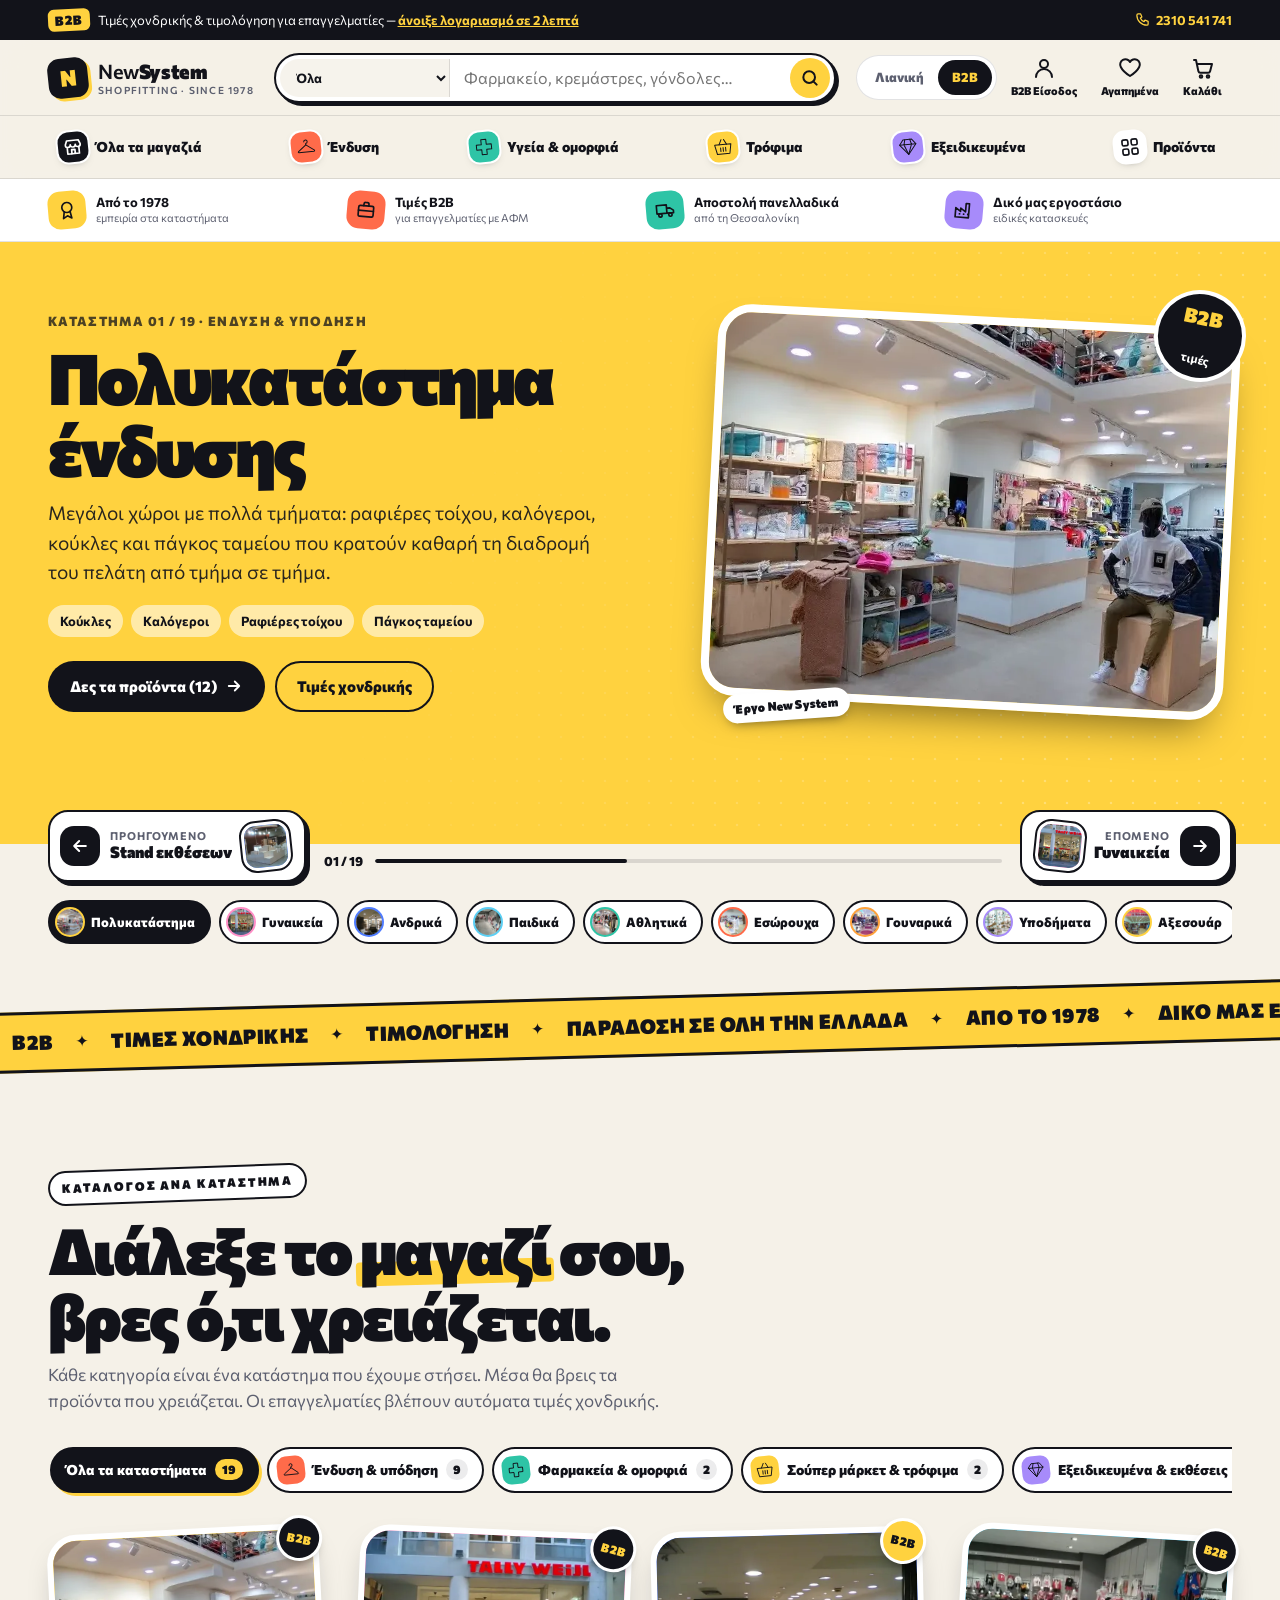
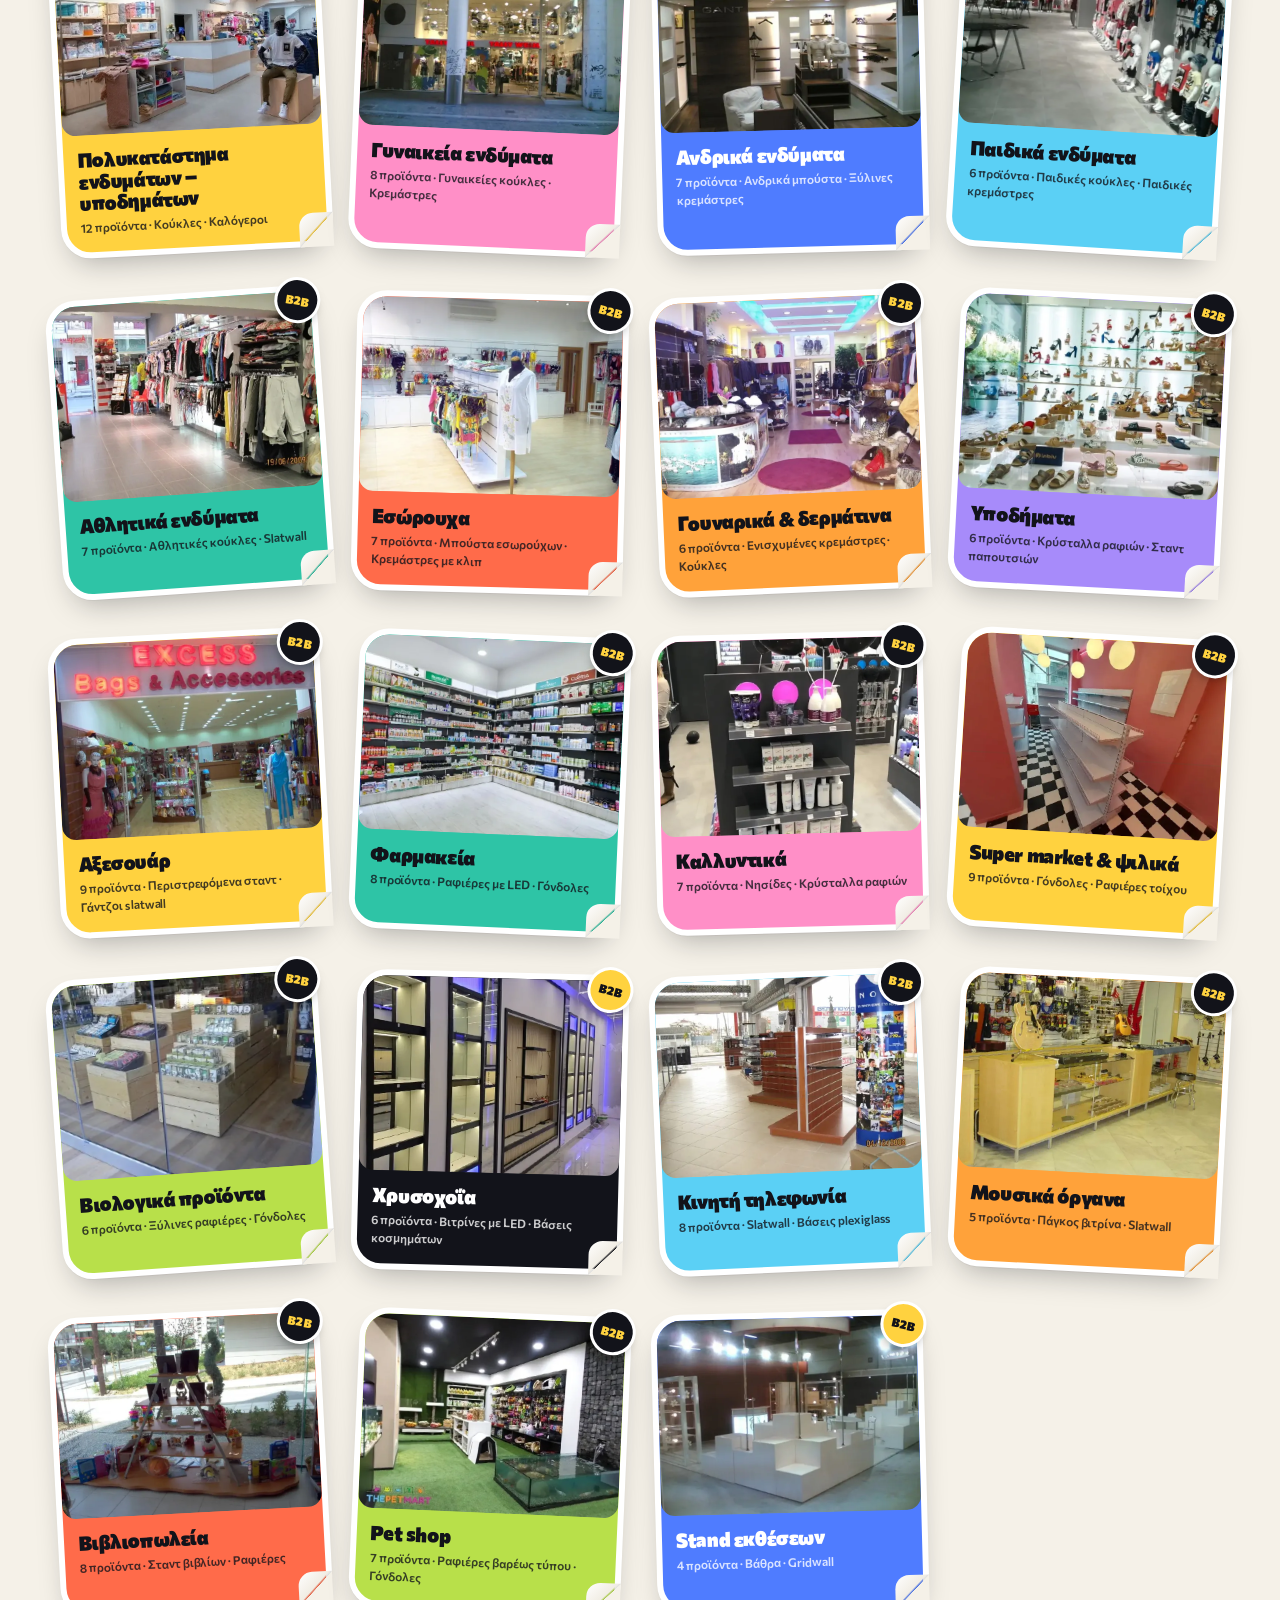
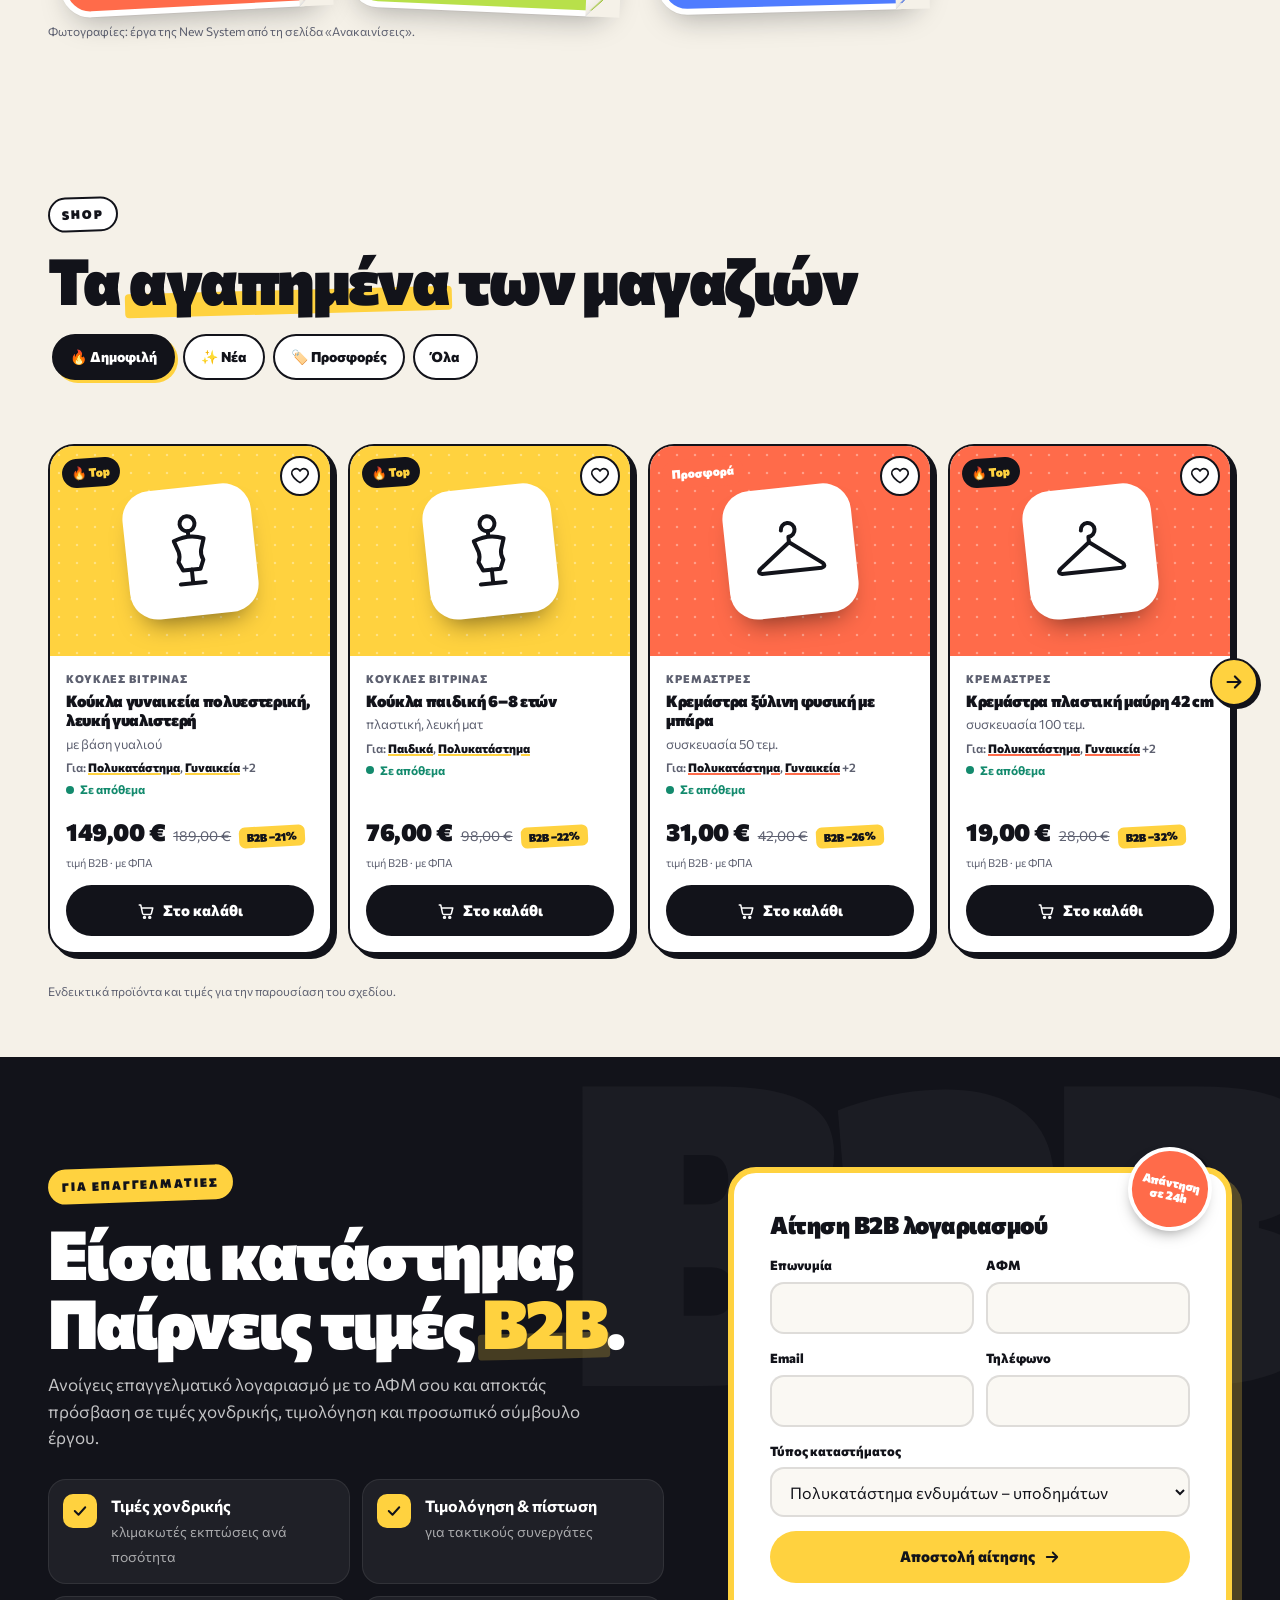
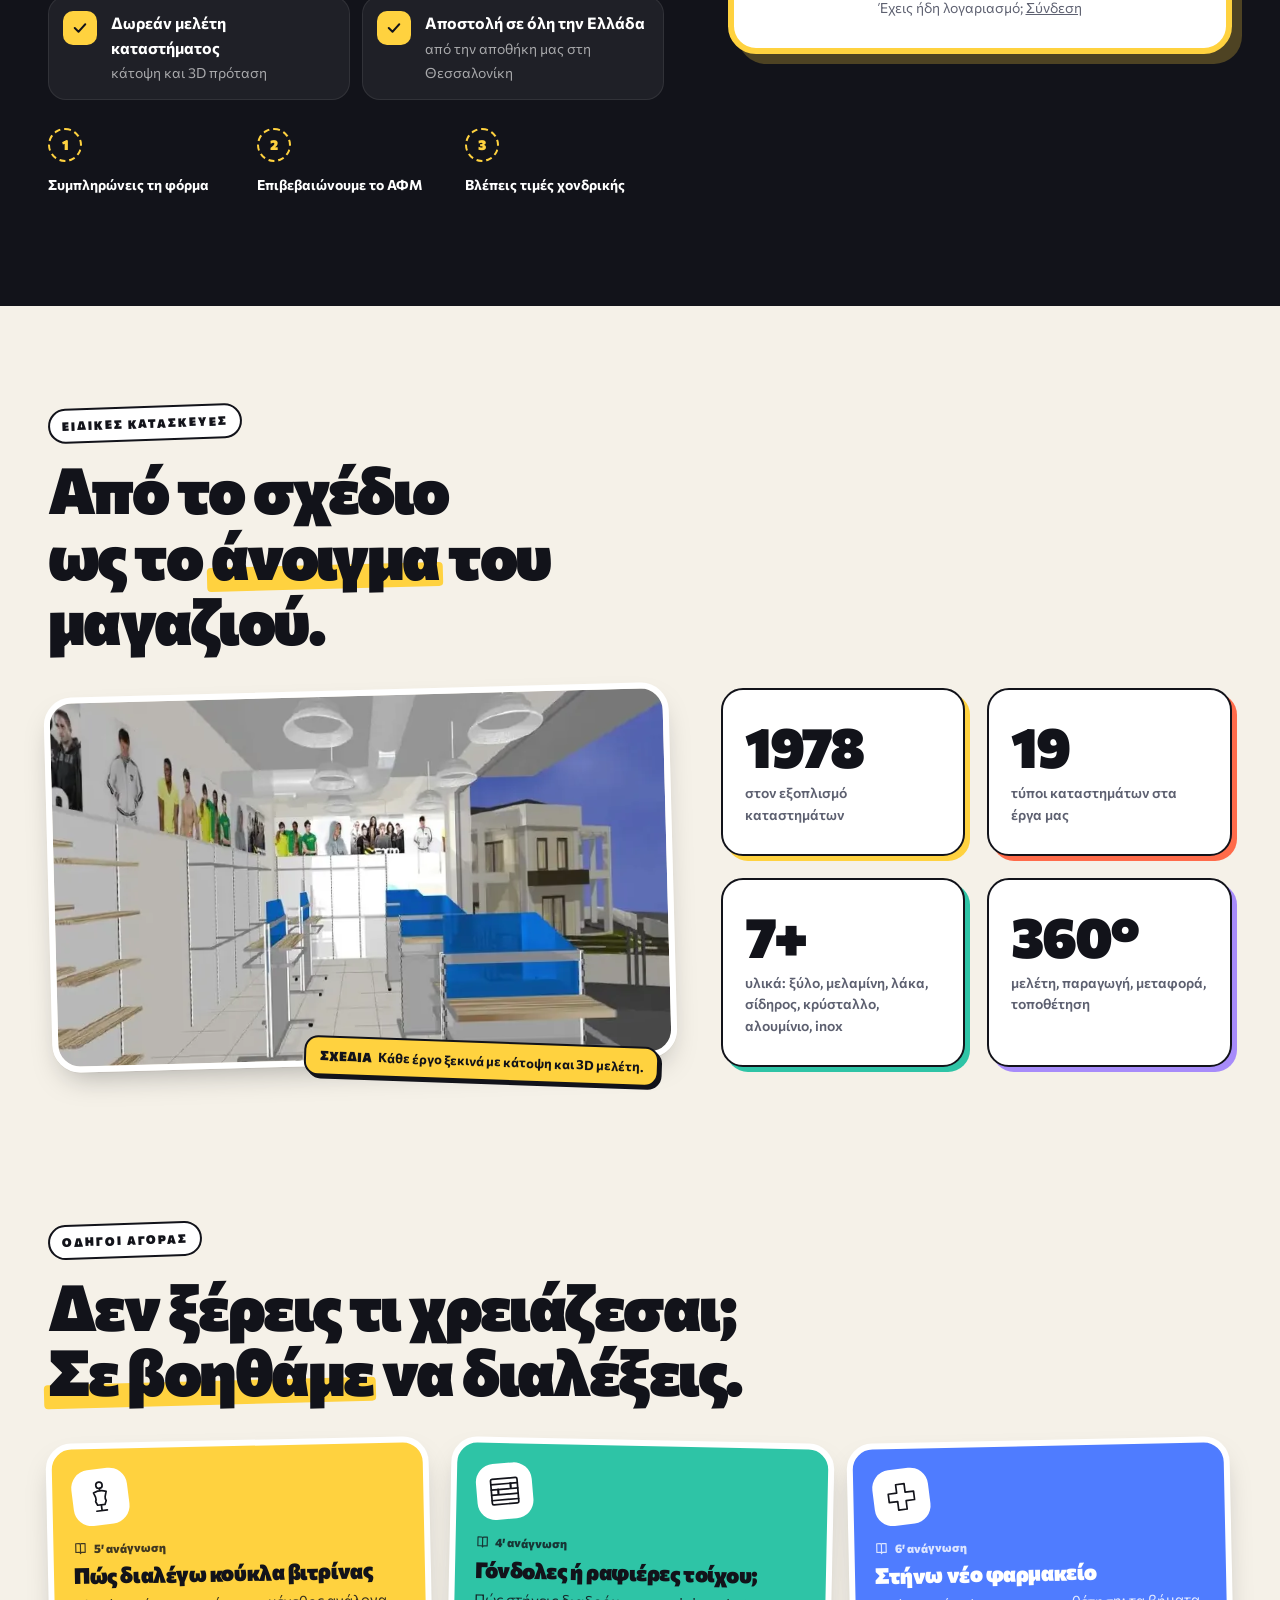
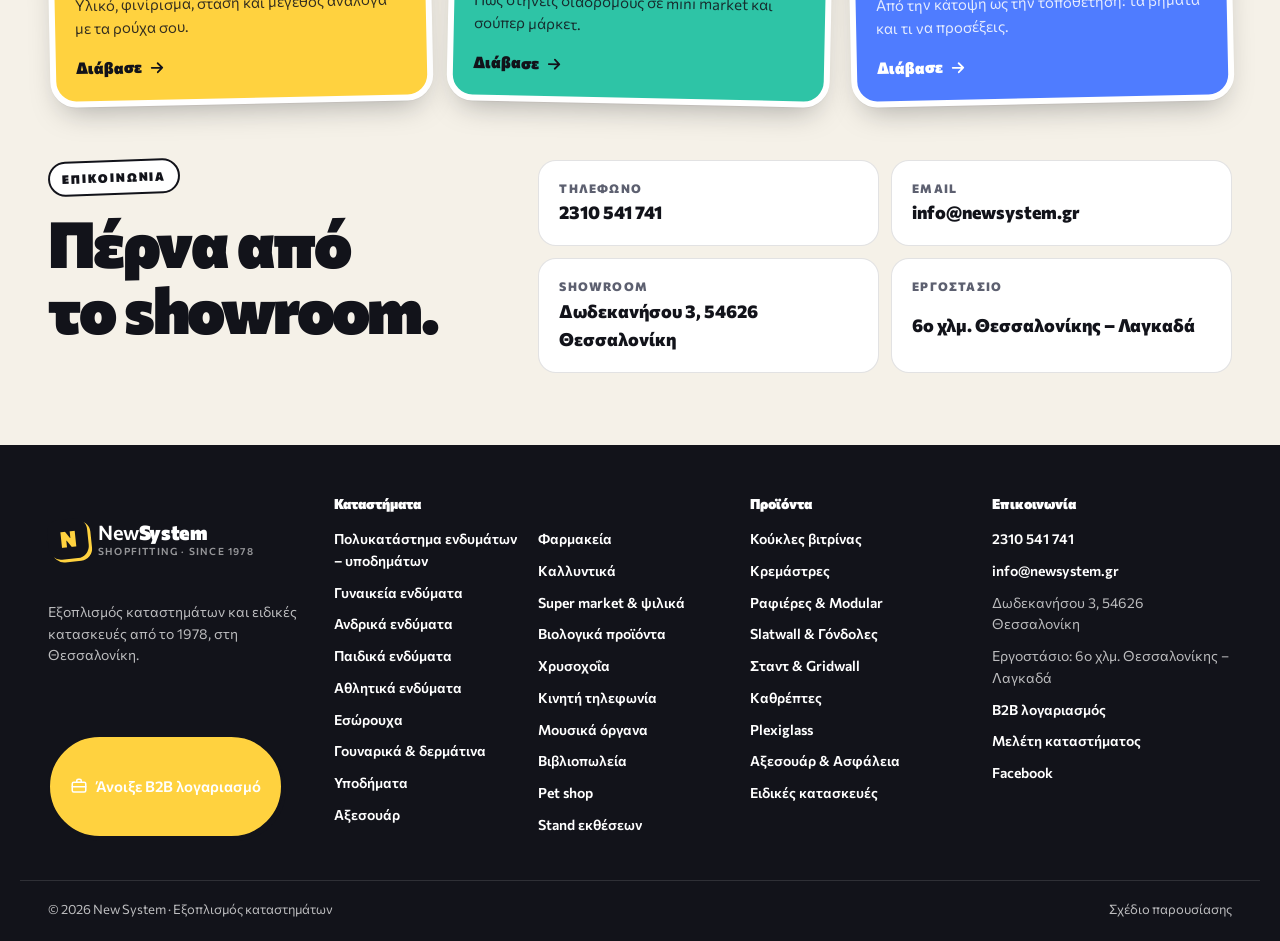
==== commit c099999a: "Add v4 of the New System homepage: categories by shop type Categories are now the shop types from th" ====
--- a/newsystem-v4/index.html
+++ b/newsystem-v4/index.html
@@ -3,36 +3,33 @@
 <head>
   <meta charset="utf-8">
   <meta name="viewport" content="width=device-width, initial-scale=1, viewport-fit=cover">
-  <title>New System · Εξοπλισμός καταστημάτων — Online κατάστημα</title>
-  <meta name="description" content="New System — ο ειδικός στον εξοπλισμό καταστημάτων από το 1978. Ραφιέρες, slatwall, κούκλες βιτρίνας, κρεμάστρες, σταντ, καθρέπτες, plexiglass. Τιμές χονδρικής B2B, αποστολή πανελλαδικά από τη Θεσσαλονίκη.">
-  <meta name="theme-color" content="#0b2545">
+  <title>New System · Εξοπλισμός ανά κατάστημα</title>
+  <meta name="description" content="New System — εξοπλισμός καταστημάτων από το 1978. Διάλεξε το κατάστημά σου (ένδυση, φαρμακείο, σούπερ μάρκετ, χρυσοχοείο, pet shop κ.ά.) και βρες όλα τα προϊόντα που χρειάζεται. Τιμές χονδρικής για επαγγελματίες (B2B).">
+  <meta name="theme-color" content="#12131a">
   <link rel="preconnect" href="https://fonts.googleapis.com">
   <link rel="preconnect" href="https://fonts.gstatic.com" crossorigin>
-  <link href="https://fonts.googleapis.com/css2?family=Inter:wght@400;500;600;700;800&display=swap" rel="stylesheet">
+  <link href="https://fonts.googleapis.com/css2?family=Commissioner:wght@400;500;600;700;800;900&display=swap" rel="stylesheet">
   <link rel="stylesheet" href="styles.css">
   <script>document.documentElement.classList.add('js')</script>
 </head>
 <body>
 
-<!-- Εικονίδια (sprite) -->
+<!-- Εικονίδια κατηγοριών (sprite) -->
 <svg width="0" height="0" style="position:absolute" aria-hidden="true">
   <defs>
-    <symbol id="i-mannequin" viewBox="0 0 64 64"><g fill="none" stroke="currentColor" stroke-width="2.6" stroke-linecap="round" stroke-linejoin="round"><circle cx="32" cy="10" r="6"/><path d="M32 16v4M20 23q12-5 24 0l-3 9q-1 4 1 8l-3 7H25l-3-7q2-4 1-8z"/><path d="M32 47v10M22 58h20"/></g></symbol>
-    <symbol id="i-hanger" viewBox="0 0 64 64"><g fill="none" stroke="currentColor" stroke-width="2.6" stroke-linecap="round" stroke-linejoin="round"><path d="M26.5 15a5.5 5.5 0 1 1 5.5 5.5V25"/><path d="M32 25 7 44q-3 3 1 4h48q4-1 1-4z"/></g></symbol>
-    <symbol id="i-shelf" viewBox="0 0 64 64"><g fill="none" stroke="currentColor" stroke-width="2.6" stroke-linecap="round" stroke-linejoin="round"><path d="M12 6v52M52 6v52M12 20h40M12 36h40M12 52h40"/><rect x="17" y="10" width="9" height="10" rx="1"/><rect x="30" y="13" width="8" height="7" rx="1"/><rect x="36" y="26" width="11" height="10" rx="1"/><rect x="18" y="43" width="14" height="9" rx="1"/></g></symbol>
-    <symbol id="i-slat" viewBox="0 0 64 64"><g fill="none" stroke="currentColor" stroke-width="2.6" stroke-linecap="round" stroke-linejoin="round"><rect x="7" y="8" width="50" height="48" rx="3"/><path d="M7 18h50M7 28h50M7 38h50M7 48h50"/><path d="M20 28v8M44 18v8" stroke-width="3.4"/></g></symbol>
-    <symbol id="i-rail" viewBox="0 0 64 64"><g fill="none" stroke="currentColor" stroke-width="2.6" stroke-linecap="round" stroke-linejoin="round"><path d="M8 14h48M12 14v40M52 14v40M6 54h12M46 54h12"/><path d="M22 14v4l-6 8h12zM34 14v4l-6 8h12zM46 14v4l-6 8"/></g></symbol>
-    <symbol id="i-mirror" viewBox="0 0 64 64"><g fill="none" stroke="currentColor" stroke-width="2.6" stroke-linecap="round" stroke-linejoin="round"><rect x="19" y="4" width="26" height="46" rx="13"/><path d="M27 16l6-5M27 26l11-9"/><path d="M32 50v6M22 58l10-2 10 2"/></g></symbol>
-    <symbol id="i-plexi" viewBox="0 0 64 64"><g fill="none" stroke="currentColor" stroke-width="2.6" stroke-linecap="round" stroke-linejoin="round"><path d="M18 8h28l-4 40H22z"/><path d="M10 48h44l-4 8H14z"/><path d="M25 16h14M26 24h12"/></g></symbol>
-    <symbol id="i-shield" viewBox="0 0 64 64"><g fill="none" stroke="currentColor" stroke-width="2.6" stroke-linecap="round" stroke-linejoin="round"><path d="M32 5 53 13v16c0 14-9 23-21 29C20 52 11 43 11 29V13z"/><path d="m22 31 7 7 13-14"/></g></symbol>
-    <symbol id="i-cube" viewBox="0 0 64 64"><g fill="none" stroke="currentColor" stroke-width="2.6" stroke-linecap="round" stroke-linejoin="round"><path d="M32 5 55 18v28L32 59 9 46V18z"/><path d="m9 18 23 13 23-13M32 31v28"/><path d="M20 12l23 13" stroke-dasharray="3 5"/></g></symbol>
-    <symbol id="i-tag" viewBox="0 0 64 64"><g fill="none" stroke="currentColor" stroke-width="2.6" stroke-linecap="round" stroke-linejoin="round"><path d="M8 8h22l26 26-22 22L8 30z"/><circle cx="19" cy="19" r="4"/></g></symbol>
-    <symbol id="i-arrow" viewBox="0 0 24 24"><path fill="none" stroke="currentColor" stroke-width="2.2" stroke-linecap="round" stroke-linejoin="round" d="M5 12h14M13 6l6 6-6 6"/></symbol>
-    <symbol id="i-chev" viewBox="0 0 24 24"><path fill="none" stroke="currentColor" stroke-width="2.2" stroke-linecap="round" stroke-linejoin="round" d="m6 9 6 6 6-6"/></symbol>
+    <symbol id="i-mannequin" viewBox="0 0 64 64"><g fill="none" stroke="currentColor" stroke-width="3.2" stroke-linecap="round" stroke-linejoin="round"><circle cx="32" cy="10" r="6"/><path d="M32 16v4M20 23q12-5 24 0l-3 9q-1 4 1 8l-3 7H25l-3-7q2-4 1-8z"/><path d="M32 47v10M22 58h20"/></g></symbol>
+    <symbol id="i-hanger" viewBox="0 0 64 64"><g fill="none" stroke="currentColor" stroke-width="3.2" stroke-linecap="round" stroke-linejoin="round"><path d="M26.5 15a5.5 5.5 0 1 1 5.5 5.5V25"/><path d="M32 25 7 44q-3 3 1 4h48q4-1 1-4z"/></g></symbol>
+    <symbol id="i-shelf" viewBox="0 0 64 64"><g fill="none" stroke="currentColor" stroke-width="3.2" stroke-linecap="round" stroke-linejoin="round"><path d="M12 6v52M52 6v52M12 20h40M12 36h40M12 52h40"/><rect x="17" y="10" width="9" height="10" rx="1"/><rect x="30" y="13" width="8" height="7" rx="1"/><rect x="36" y="26" width="11" height="10" rx="1"/><rect x="18" y="43" width="14" height="9" rx="1"/></g></symbol>
+    <symbol id="i-slat" viewBox="0 0 64 64"><g fill="none" stroke="currentColor" stroke-width="3.2" stroke-linecap="round" stroke-linejoin="round"><rect x="7" y="8" width="50" height="48" rx="3"/><path d="M7 18h50M7 28h50M7 38h50M7 48h50"/><path d="M20 28v8M44 18v8" stroke-width="4"/></g></symbol>
+    <symbol id="i-rail" viewBox="0 0 64 64"><g fill="none" stroke="currentColor" stroke-width="3.2" stroke-linecap="round" stroke-linejoin="round"><path d="M8 14h48M12 14v40M52 14v40M6 54h12M46 54h12"/><path d="M22 14v4l-6 8h12zM34 14v4l-6 8h12zM46 14v4l-6 8"/></g></symbol>
+    <symbol id="i-mirror" viewBox="0 0 64 64"><g fill="none" stroke="currentColor" stroke-width="3.2" stroke-linecap="round" stroke-linejoin="round"><rect x="19" y="4" width="26" height="46" rx="13"/><path d="M27 16l6-5M27 26l11-9"/><path d="M32 50v6M22 58l10-2 10 2"/></g></symbol>
+    <symbol id="i-plexi" viewBox="0 0 64 64"><g fill="none" stroke="currentColor" stroke-width="3.2" stroke-linecap="round" stroke-linejoin="round"><path d="M18 8h28l-4 40H22z"/><path d="M10 48h44l-4 8H14z"/><path d="M25 16h14M26 24h12"/></g></symbol>
+    <symbol id="i-shield" viewBox="0 0 64 64"><g fill="none" stroke="currentColor" stroke-width="3.2" stroke-linecap="round" stroke-linejoin="round"><path d="M32 5 53 13v16c0 14-9 23-21 29C20 52 11 43 11 29V13z"/><path d="m22 31 7 7 13-14"/></g></symbol>
+    <symbol id="i-cube" viewBox="0 0 64 64"><g fill="none" stroke="currentColor" stroke-width="3.2" stroke-linecap="round" stroke-linejoin="round"><path d="M32 5 55 18v28L32 59 9 46V18z"/><path d="m9 18 23 13 23-13M32 31v28"/><path d="M20 12l23 13" stroke-dasharray="3 5"/></g></symbol>
+    <symbol id="i-arrow" viewBox="0 0 24 24"><path fill="none" stroke="currentColor" stroke-width="2.4" stroke-linecap="round" stroke-linejoin="round" d="M5 12h14M13 6l6 6-6 6"/></symbol>
     <symbol id="i-phone" viewBox="0 0 24 24"><path fill="none" stroke="currentColor" stroke-width="2" stroke-linecap="round" stroke-linejoin="round" d="M5 3h4l2 5-2.5 1.5a11 11 0 0 0 6 6L16 13l5 2v4a2 2 0 0 1-2 2A16 16 0 0 1 3 5a2 2 0 0 1 2-2"/></symbol>
-    <symbol id="i-mail" viewBox="0 0 24 24"><g fill="none" stroke="currentColor" stroke-width="2" stroke-linejoin="round"><rect x="3" y="5" width="18" height="14" rx="2"/><path d="m3 7 9 6 9-6"/></g></symbol>
-    <symbol id="i-pin" viewBox="0 0 24 24"><g fill="none" stroke="currentColor" stroke-width="2" stroke-linejoin="round"><path d="M12 21s-7-6-7-11a7 7 0 0 1 14 0c0 5-7 11-7 11z"/><circle cx="12" cy="10" r="2.5"/></g></symbol>
-    <symbol id="i-clock" viewBox="0 0 24 24"><g fill="none" stroke="currentColor" stroke-width="2" stroke-linecap="round"><circle cx="12" cy="12" r="9"/><path d="M12 7v5l3 2"/></g></symbol>
+    <symbol id="i-grid" viewBox="0 0 24 24"><g fill="none" stroke="currentColor" stroke-width="2" stroke-linejoin="round"><rect x="3" y="3" width="7" height="7" rx="2"/><rect x="14" y="3" width="7" height="7" rx="2"/><rect x="3" y="14" width="7" height="7" rx="2"/><rect x="14" y="14" width="7" height="7" rx="2"/></g></symbol>
+    <symbol id="i-briefcase" viewBox="0 0 24 24"><g fill="none" stroke="currentColor" stroke-width="2" stroke-linecap="round" stroke-linejoin="round"><rect x="3" y="7" width="18" height="13" rx="2"/><path d="M9 7V5a2 2 0 0 1 2-2h2a2 2 0 0 1 2 2v2M3 13h18"/></g></symbol>
     <symbol id="i-check" viewBox="0 0 24 24"><path fill="none" stroke="currentColor" stroke-width="2.6" stroke-linecap="round" stroke-linejoin="round" d="m5 12 5 5 9-10"/></symbol>
     <symbol id="i-search" viewBox="0 0 24 24"><g fill="none" stroke="currentColor" stroke-width="2.4" stroke-linecap="round"><circle cx="11" cy="11" r="7"/><path d="m20 20-4-4"/></g></symbol>
     <symbol id="i-cart" viewBox="0 0 24 24"><g fill="none" stroke="currentColor" stroke-width="2" stroke-linecap="round" stroke-linejoin="round"><path d="M3 4h2l2.4 11.2a2 2 0 0 0 2 1.6h7.7a2 2 0 0 0 2-1.5L21 8H6.2"/><circle cx="10" cy="20.5" r="1.3"/><circle cx="17" cy="20.5" r="1.3"/></g></symbol>
@@ -41,329 +38,344 @@
     <symbol id="i-truck" viewBox="0 0 24 24"><g fill="none" stroke="currentColor" stroke-width="2" stroke-linecap="round" stroke-linejoin="round"><path d="M2 6h12v10H2zM14 10h4l4 3v3h-8"/><circle cx="6" cy="18" r="2"/><circle cx="18" cy="18" r="2"/></g></symbol>
     <symbol id="i-factory" viewBox="0 0 24 24"><g fill="none" stroke="currentColor" stroke-width="2" stroke-linejoin="round"><path d="M2 21V10l6 4V10l6 4V4h4v17z"/><path d="M6 17h2M11 17h2M16 17h2"/></g></symbol>
     <symbol id="i-badge" viewBox="0 0 24 24"><g fill="none" stroke="currentColor" stroke-width="2" stroke-linecap="round" stroke-linejoin="round"><circle cx="12" cy="9" r="6"/><path d="m8.5 14-1.5 8 5-3 5 3-1.5-8"/></g></symbol>
-    <symbol id="i-percent" viewBox="0 0 24 24"><g fill="none" stroke="currentColor" stroke-width="2" stroke-linecap="round"><path d="M19 5 5 19"/><circle cx="7" cy="7" r="2.5"/><circle cx="17" cy="17" r="2.5"/></g></symbol>
     <symbol id="i-close" viewBox="0 0 24 24"><path fill="none" stroke="currentColor" stroke-width="2.4" stroke-linecap="round" d="M6 6l12 12M18 6 6 18"/></symbol>
-    <symbol id="i-menu" viewBox="0 0 24 24"><path fill="none" stroke="currentColor" stroke-width="2.4" stroke-linecap="round" d="M4 7h16M4 12h16M4 17h16"/></symbol>
     <symbol id="i-plus" viewBox="0 0 24 24"><path fill="none" stroke="currentColor" stroke-width="2.4" stroke-linecap="round" d="M12 5v14M5 12h14"/></symbol>
     <symbol id="i-minus" viewBox="0 0 24 24"><path fill="none" stroke="currentColor" stroke-width="2.4" stroke-linecap="round" d="M5 12h14"/></symbol>
-    <symbol id="i-star" viewBox="0 0 24 24"><path fill="currentColor" d="m12 2.5 2.9 6 6.6.9-4.8 4.6 1.2 6.5L12 17.4l-5.9 3.1 1.2-6.5L2.5 9.4l6.6-.9z"/></symbol>
     <symbol id="i-book" viewBox="0 0 24 24"><g fill="none" stroke="currentColor" stroke-width="2" stroke-linejoin="round"><path d="M4 4h6a3 3 0 0 1 2 1 3 3 0 0 1 2-1h6v15h-6a2 2 0 0 0-2 2 2 2 0 0 0-2-2H4z"/><path d="M12 5v16"/></g></symbol>
-    <symbol id="i-shirt" viewBox="0 0 24 24"><path fill="none" stroke="currentColor" stroke-width="2" stroke-linejoin="round" d="M8 3 3 6l2 4 2-1v11h10V9l2 1 2-4-5-3a4 4 0 0 1-8 0z"/></symbol>
-    <symbol id="i-basket" viewBox="0 0 24 24"><g fill="none" stroke="currentColor" stroke-width="2" stroke-linejoin="round"><path d="M3 10h18l-2 10H5zM8 10l3-6M16 10l-3-6"/><path d="M9 14v3M12 14v3M15 14v3" stroke-linecap="round"/></g></symbol>
-    <symbol id="i-pharmacy" viewBox="0 0 24 24"><g fill="none" stroke="currentColor" stroke-width="2" stroke-linejoin="round"><rect x="4" y="4" width="16" height="16" rx="3"/><path d="M12 8v8M8 12h8" stroke-linecap="round"/></g></symbol>
-    <symbol id="i-gem" viewBox="0 0 24 24"><path fill="none" stroke="currentColor" stroke-width="2" stroke-linejoin="round" d="M7 4h10l4 5-9 11L3 9zM3 9h18M9 4l3 5 3-5M9 9l3 11 3-11"/></symbol>
-    <symbol id="i-expo" viewBox="0 0 24 24"><g fill="none" stroke="currentColor" stroke-width="2" stroke-linejoin="round"><path d="M3 20h18M5 20V9h14v11"/><path d="M3 9 12 3l9 6"/><path d="M9 20v-5h6v5"/></g></symbol>
-    <symbol id="i-fb" viewBox="0 0 24 24"><path fill="currentColor" d="M14 8h3V4h-3a4 4 0 0 0-4 4v2H7v4h3v8h4v-8h3l1-4h-4V8z"/></symbol>
-    <symbol id="i-ig" viewBox="0 0 24 24"><g fill="none" stroke="currentColor" stroke-width="2"><rect x="3" y="3" width="18" height="18" rx="5"/><circle cx="12" cy="12" r="4"/><circle cx="17.5" cy="6.5" r="1" fill="currentColor"/></g></symbol>
+    <symbol id="i-cross" viewBox="0 0 64 64"><g fill="none" stroke="currentColor" stroke-width="3.2" stroke-linejoin="round"><path d="M24 8h16v16h16v16H40v16H24V40H8V24h16z"/></g></symbol>
+    <symbol id="i-basket" viewBox="0 0 64 64"><g fill="none" stroke="currentColor" stroke-width="3.2" stroke-linecap="round" stroke-linejoin="round"><path d="M6 24h52l-6 30H12z"/><path d="m20 24 8-16M44 24l-8-16M24 34v12M32 34v12M40 34v12"/></g></symbol>
+    <symbol id="i-gem" viewBox="0 0 64 64"><g fill="none" stroke="currentColor" stroke-width="3.2" stroke-linecap="round" stroke-linejoin="round"><path d="M18 8h28l12 16-26 32L6 24z"/><path d="M6 24h52M24 8l-4 16 12 32 12-32-4-16"/></g></symbol>
+    <symbol id="i-store" viewBox="0 0 24 24"><g fill="none" stroke="currentColor" stroke-width="2" stroke-linecap="round" stroke-linejoin="round"><path d="M3 9 5 4h14l2 5M3 9a3 3 0 0 0 6 0 3 3 0 0 0 6 0 3 3 0 0 0 6 0M5 12v8h14v-8M10 20v-5h4v5"/></g></symbol>
   </defs>
 </svg>
 
 <a class="skip" href="#main">Μετάβαση στο περιεχόμενο</a>
 
-<!-- ===== Μπάρα κορυφής ===== -->
+<!-- B2B μπάρα ανακοίνωσης -->
 <div class="topbar">
   <div class="wrap topbar__inner">
-    <ul class="topbar__usp">
-      <li><svg><use href="#i-truck"/></svg> Αποστολή πανελλαδικά — δωρεάν άνω των 150€</li>
-      <li><svg><use href="#i-clock"/></svg> Παράδοση σε 1–3 εργάσιμες</li>
-      <li><svg><use href="#i-badge"/></svg> Από το 1978 στη Θεσσαλονίκη</li>
-    </ul>
-    <ul class="topbar__links">
-      <li class="topbar__tools">
-        <div class="vat" role="group" aria-label="Εμφάνιση τιμών"><span>Τιμές</span><button type="button" class="vat__btn" data-vat="ex" aria-pressed="true">χωρίς ΦΠΑ</button><button type="button" class="vat__btn" data-vat="inc" aria-pressed="false">με ΦΠΑ</button></div>
-        <div class="vat" role="group" aria-label="Τύπος πελάτη"><button type="button" class="vat__btn" data-mode="b2c" aria-pressed="false">Λιανική</button><button type="button" class="vat__btn" data-mode="b2b" aria-pressed="true">B2B</button></div>
-      </li>
-      <li><a href="#b2b">Λογαριασμός B2B</a></li>
-      <li><a href="#guides">Οδηγοί</a></li>
-      <li><a href="#contact">Επικοινωνία</a></li>
-      <li><a class="topbar__phone" href="tel:+302310541741"><svg><use href="#i-phone"/></svg> 2310 541 741</a></li>
-    </ul>
+    <p><strong class="b2b-tag">B2B</strong> Τιμές χονδρικής &amp; τιμολόγηση για επαγγελματίες — <a href="#b2b">άνοιξε λογαριασμό σε 2 λεπτά</a></p>
+    <a class="topbar__phone" href="tel:+302310541741"><svg><use href="#i-phone"/></svg> 2310 541 741</a>
   </div>
 </div>
 
-<!-- ===== Header ===== -->
 <header class="header" id="top">
   <div class="wrap header__inner">
-    <button class="burger" type="button" id="burger" aria-label="Μενού" aria-controls="drawer" aria-expanded="false"><svg><use href="#i-menu"/></svg></button>
-
     <a class="logo" href="#top" aria-label="New System — αρχική">
-      <span class="logo__mark"><svg viewBox="0 0 40 40" aria-hidden="true"><path d="M6 8h28v5H6zM6 18h28v5H6zM6 28h28v5H6z" fill="currentColor"/><path d="M11 13v5M29 23v5" stroke="currentColor" stroke-width="3"/></svg></span>
-      <span class="logo__text"><b>New System</b><small>Εξοπλισμός καταστημάτων</small></span>
+      <span class="logo__mark">N</span>
+      <span class="logo__text"><span>New<b>System</b></span><small>shopfitting · since 1978</small></span>
     </a>
 
     <form class="search" id="search" role="search" autocomplete="off">
-      <label class="visually-hidden" for="q">Αναζήτηση προϊόντων</label>
-      <input class="search__input" id="q" type="search" placeholder="Αναζήτησε προϊόντα, π.χ. slatwall, κρεμάστρες, κούκλες…" aria-autocomplete="list" aria-controls="suggest" aria-expanded="false">
-      <button class="search__btn" type="submit"><svg><use href="#i-search"/></svg><span>Αναζήτηση</span></button>
+      <label class="visually-hidden" for="q">Αναζήτηση καταστημάτων και προϊόντων</label>
+      <select class="search__cat" id="qcat" aria-label="Τύπος προϊόντος"><option value="">Όλα</option></select>
+      <input class="search__input" id="q" type="search" placeholder="Φαρμακείο, κρεμάστρες, γόνδολες…" aria-autocomplete="list" aria-controls="suggest" aria-expanded="false">
+      <button class="search__btn" type="submit" aria-label="Αναζήτηση"><svg><use href="#i-search"/></svg></button>
       <ul class="suggest" id="suggest" role="listbox" hidden></ul>
     </form>
 
     <div class="header__actions">
-      <a class="hact" href="#b2b"><svg><use href="#i-user"/></svg><span><small>Λογαριασμός</small><b>Είσοδος B2B</b></span></a>
-      <button class="hact" type="button" id="wishBtn" aria-label="Αγαπημένα"><svg><use href="#i-heart"/></svg><span><small>Λίστα</small><b>Αγαπημένα</b></span><i class="count" id="wishCount" hidden>0</i></button>
-      <button class="hact hact--cart" type="button" id="cartBtn" aria-controls="cart" aria-label="Καλάθι"><svg><use href="#i-cart"/></svg><span><small>Καλάθι</small><b id="cartTotalMini">0,00 €</b></span><i class="count" id="cartCount" hidden>0</i></button>
+      <div class="segmented" role="group" aria-label="Τιμές για">
+        <button type="button" class="segmented__btn" data-mode="b2c" aria-pressed="false">Λιανική</button>
+        <button type="button" class="segmented__btn" data-mode="b2b" aria-pressed="true">B2B</button>
+      </div>
+      <a class="hicon hicon--b2b" href="#b2b"><svg><use href="#i-user"/></svg><span>B2B Είσοδος</span></a>
+      <button class="hicon" type="button" id="wishBtn" aria-label="Αγαπημένα"><svg><use href="#i-heart"/></svg><span>Αγαπημένα</span><b class="count" id="wishCount" hidden>0</b></button>
+      <button class="hicon hicon--cart" type="button" id="cartBtn" aria-label="Καλάθι" aria-controls="cart"><svg><use href="#i-cart"/></svg><span>Καλάθι</span><b class="count" id="cartCount" hidden>0</b></button>
     </div>
   </div>
 
-  <!-- Κύριο μενού με mega menu -->
-  <nav class="nav" aria-label="Κατηγορίες προϊόντων">
-    <div class="wrap nav__inner">
-      <ul class="nav__list" id="navList"></ul>
-    </div>
-    <div class="mega" id="mega" hidden><div class="wrap mega__inner"></div></div>
+  <!-- Μπάρα: ομάδες καταστημάτων με mega menu (φωτογραφίες έργων) + τύποι προϊόντων -->
+  <nav class="catbar" aria-label="Καταστήματα και προϊόντα">
+    <div class="wrap catbar__inner">
+      <ul class="catbar__list" id="catbar"></ul>
+    </div>
+    <div class="mega" id="mega" hidden>
+      <div class="wrap mega__inner"></div>
+    </div>
   </nav>
 </header>
 
-<!-- Μενού κινητού -->
-<div class="drawer" id="drawer" hidden>
-  <div class="drawer__panel" role="dialog" aria-modal="true" aria-label="Μενού">
-    <header class="drawer__head">
-      <b>Κατηγορίες</b>
-      <button class="iconbtn" type="button" id="drawerClose" aria-label="Κλείσιμο"><svg><use href="#i-close"/></svg></button>
-    </header>
-    <div class="drawer__body" id="drawerBody"></div>
-    <footer class="drawer__foot">
-      <a class="btn btn--primary btn--block" href="#b2b">Είσοδος / Αίτηση B2B</a>
-      <a class="drawer__phone" href="tel:+302310541741"><svg><use href="#i-phone"/></svg> 2310 541 741</a>
-    </footer>
+<!-- Μπάρα εμπιστοσύνης -->
+<div class="trust">
+  <ul class="wrap trust__list">
+    <li style="--c:#ffd23f"><span><svg><use href="#i-badge"/></svg></span><div><b>Από το 1978</b><small>εμπειρία στα καταστήματα</small></div></li>
+    <li style="--c:#ff6b4a"><span><svg><use href="#i-briefcase"/></svg></span><div><b>Τιμές B2B</b><small>για επαγγελματίες με ΑΦΜ</small></div></li>
+    <li style="--c:#2ec4a6"><span><svg><use href="#i-truck"/></svg></span><div><b>Αποστολή πανελλαδικά</b><small>από τη Θεσσαλονίκη</small></div></li>
+    <li style="--c:#a78bfa"><span><svg><use href="#i-factory"/></svg></span><div><b>Δικό μας εργοστάσιο</b><small>ειδικές κατασκευές</small></div></li>
+  </ul>
+</div>
+
+<main id="main">
+
+  <!-- ===== HERO SLIDER: κάθε slide = ένας τύπος καταστήματος, τα βελάκια δείχνουν το προηγούμενο/επόμενο ===== -->
+  <section class="hero home" aria-roledescription="carousel" aria-label="Τύποι καταστημάτων">
+    <div class="hero__viewport">
+      <div class="hero__track" id="heroTrack"></div>
+    </div>
+
+    <div class="wrap hero__controls">
+      <button class="arrow arrow--prev" type="button" aria-label="Προηγούμενο κατάστημα">
+        <span class="arrow__btn"><svg><use href="#i-arrow"/></svg></span>
+        <span class="arrow__label"><small>Προηγούμενο</small><b class="arrow__name"></b></span>
+        <span class="arrow__thumb"><img alt="" src="" width="48" height="48"></span>
+      </button>
+
+      <div class="hero__progress" aria-hidden="true"><span class="hero__count"></span><i><b></b></i></div>
+
+      <button class="arrow arrow--next" type="button" aria-label="Επόμενο κατάστημα">
+        <span class="arrow__thumb"><img alt="" src="" width="48" height="48"></span>
+        <span class="arrow__label"><small>Επόμενο</small><b class="arrow__name"></b></span>
+        <span class="arrow__btn"><svg><use href="#i-arrow"/></svg></span>
+      </button>
+    </div>
+
+    <div class="wrap">
+      <div class="hero__tabs" role="tablist" aria-label="Μετάβαση σε κατάστημα"></div>
+    </div>
+  </section>
+
+  <!-- ===== B2B ΚΥΛΙΟΜΕΝΗ ΤΑΙΝΙΑ ===== -->
+  <div class="marquee home" aria-hidden="true">
+    <div class="marquee__track">
+      <span>B2B</span><span>Τιμές χονδρικής</span><span>Τιμολόγηση</span><span>Παράδοση σε όλη την Ελλάδα</span><span>Από το 1978</span><span>Δικό μας εργοστάσιο</span>
+      <span>B2B</span><span>Τιμές χονδρικής</span><span>Τιμολόγηση</span><span>Παράδοση σε όλη την Ελλάδα</span><span>Από το 1978</span><span>Δικό μας εργοστάσιο</span>
+    </div>
   </div>
-  <button class="drawer__backdrop" type="button" aria-label="Κλείσιμο μενού"></button>
-</div>
-
-<main id="main">
-
-  <!-- ===== Hero: κεντρικό banner + 2 promo ===== -->
-  <section class="hero wrap">
-    <div class="hero__main">
-      <div class="hero__copy">
-        <p class="eyebrow">Ο ειδικός στον εξοπλισμό καταστημάτων</p>
-        <h1>Όλα όσα χρειάζεται<br>το κατάστημά σου, σε ένα μέρος.</h1>
-        <p class="hero__text">Ραφιέρες, slatwall, κούκλες βιτρίνας, κρεμάστρες, σταντ και ειδικές κατασκευές από το δικό μας εργοστάσιο. Χιλιάδες κωδικοί ετοιμοπαράδοτοι, τιμές χονδρικής για επαγγελματίες.</p>
-        <div class="hero__cta">
-          <a class="btn btn--primary btn--lg" href="#categories">Δες τις κατηγορίες <svg><use href="#i-arrow"/></svg></a>
-          <a class="btn btn--outline-light btn--lg" href="#b2b">Άνοιξε λογαριασμό B2B</a>
-        </div>
-        <ul class="hero__points">
-          <li><svg><use href="#i-check"/></svg> Έκπτωση ποσότητας</li>
-          <li><svg><use href="#i-check"/></svg> Τιμολόγιο με ΑΦΜ</li>
-          <li><svg><use href="#i-check"/></svg> Δικό μας εργοστάσιο</li>
+
+  <!-- ===== ΚΑΤΑΣΤΗΜΑΤΑ ΩΣ STICKERS ΜΕ ΦΩΤΟΓΡΑΦΙΕΣ ===== -->
+  <section class="section home" id="katigories">
+    <div class="wrap">
+      <header class="section__head">
+        <p class="eyebrow">Κατάλογος ανά κατάστημα</p>
+        <h2 class="section__title">Διάλεξε το <span class="hl">μαγαζί</span> σου,<br>βρες ό,τι χρειάζεται.</h2>
+        <p class="section__lead">Κάθε κατηγορία είναι ένα κατάστημα που έχουμε στήσει. Μέσα θα βρεις τα προϊόντα που χρειάζεται. Οι επαγγελματίες βλέπουν αυτόματα τιμές χονδρικής.</p>
+      </header>
+      <div class="groupchips" id="groupChips" role="group" aria-label="Φίλτρο καταστημάτων"></div>
+      <ul class="stickers stickers--shops" id="stickers"></ul>
+      <p class="demo-note">Φωτογραφίες: έργα της New System από τη σελίδα «Ανακαινίσεις».</p>
+    </div>
+  </section>
+
+  <!-- ===== ΠΡΟΪΟΝΤΑ (τύπου e-shop) ===== -->
+  <section class="section section--tight home" id="proionta">
+    <div class="wrap">
+      <header class="shop-head">
+        <div>
+          <p class="eyebrow">Shop</p>
+          <h2 class="section__title">Τα <span class="hl">αγαπημένα</span> των μαγαζιών</h2>
+        </div>
+        <div class="segmented shop-mode" role="group" aria-label="Τιμές για">
+          <button type="button" class="segmented__btn" data-mode="b2c" aria-pressed="false">Λιανική</button>
+          <button type="button" class="segmented__btn" data-mode="b2b" aria-pressed="true">Τιμές B2B</button>
+        </div>
+        <div class="shop-tabs" role="tablist" aria-label="Φίλτρο προϊόντων">
+          <button class="shop-tab" role="tab" data-filter="top" aria-selected="true">🔥 Δημοφιλή</button>
+          <button class="shop-tab" role="tab" data-filter="new" aria-selected="false">✨ Νέα</button>
+          <button class="shop-tab" role="tab" data-filter="offer" aria-selected="false">🏷️ Προσφορές</button>
+          <button class="shop-tab" role="tab" data-filter="all" aria-selected="false">Όλα</button>
+        </div>
+      </header>
+      <p class="shop-result" id="shopResult" aria-live="polite"></p>
+      <div class="rail">
+        <button class="rail__btn rail__btn--prev" type="button" aria-label="Προηγούμενα προϊόντα"><svg><use href="#i-arrow"/></svg></button>
+        <ul class="products" id="products"></ul>
+        <button class="rail__btn rail__btn--next" type="button" aria-label="Επόμενα προϊόντα"><svg><use href="#i-arrow"/></svg></button>
+      </div>
+      <p class="demo-note">Ενδεικτικά προϊόντα και τιμές για την παρουσίαση του σχεδίου.</p>
+    </div>
+  </section>
+
+  <!-- ===== ΣΕΛΙΔΑ ΚΑΤΗΓΟΡΙΑΣ-ΚΑΤΑΣΤΗΜΑΤΟΣ (#katastima/…) ===== -->
+  <section class="shopview" id="shopview" hidden aria-labelledby="svTitle">
+    <div class="wrap">
+      <nav class="crumbs" aria-label="Διαδρομή">
+        <a href="#">Αρχική</a><span aria-hidden="true">›</span><a href="#katigories">Καταστήματα</a><span aria-hidden="true">›</span><b id="svCrumb"></b>
+      </nav>
+
+      <div class="svhero" id="svHero">
+        <figure class="svhero__fig"><img id="svImg" src="" alt="" width="702" height="526"><figcaption id="svCap"></figcaption></figure>
+        <div class="svhero__copy">
+          <p class="slide__kicker" id="svKicker"></p>
+          <h1 class="svhero__title" id="svTitle" tabindex="-1"></h1>
+          <p class="svhero__text" id="svText"></p>
+          <p class="svhero__needs-label">Τι χρειάζεται ένα τέτοιο κατάστημα</p>
+          <ul class="chips" id="svNeeds"></ul>
+          <div class="slide__cta">
+            <a class="btn btn--ink" href="#svProducts" id="svJump">Δες τα προϊόντα <svg><use href="#i-arrow"/></svg></a>
+            <a class="btn btn--ghost" href="#kataskeves">Ζήτησε μελέτη</a>
+          </div>
+          <span class="slide__badge">B2B<br><small>τιμές</small></span>
+        </div>
+      </div>
+
+      <div class="svbar" id="svProducts">
+        <div class="svbar__head">
+          <h2 class="svbar__title">Προϊόντα για <span id="svFor"></span></h2>
+          <p class="shop-result" id="svCount" aria-live="polite"></p>
+        </div>
+        <div class="svbar__tools">
+          <div class="segmented" role="group" aria-label="Τιμές για">
+            <button type="button" class="segmented__btn" data-mode="b2c" aria-pressed="false">Λιανική</button>
+            <button type="button" class="segmented__btn" data-mode="b2b" aria-pressed="true">Τιμές B2B</button>
+          </div>
+          <label class="svsort"><span class="visually-hidden">Ταξινόμηση</span>
+            <select id="svSort">
+              <option value="rec">Προτεινόμενα</option>
+              <option value="asc">Τιμή: χαμηλή → υψηλή</option>
+              <option value="desc">Τιμή: υψηλή → χαμηλή</option>
+            </select>
+          </label>
+        </div>
+        <div class="svfilters" id="svFilters" role="group" aria-label="Φίλτρο ανά τύπο προϊόντος"></div>
+      </div>
+
+      <ul class="products products--grid" id="svGrid"></ul>
+      <p class="demo-note">Ενδεικτικά προϊόντα και τιμές για την παρουσίαση του σχεδίου.</p>
+
+      <nav class="svnav" aria-label="Άλλα καταστήματα">
+        <a class="arrow arrow--prev" id="svPrev" href="#">
+          <span class="arrow__btn"><svg><use href="#i-arrow"/></svg></span>
+          <span class="arrow__label"><small>Προηγούμενο</small><b class="arrow__name"></b></span>
+          <span class="arrow__thumb"><img alt="" src="" width="48" height="48"></span>
+        </a>
+        <a class="arrow arrow--next" id="svNext" href="#">
+          <span class="arrow__thumb"><img alt="" src="" width="48" height="48"></span>
+          <span class="arrow__label"><small>Επόμενο</small><b class="arrow__name"></b></span>
+          <span class="arrow__btn"><svg><use href="#i-arrow"/></svg></span>
+        </a>
+      </nav>
+
+      <div class="svrelated">
+        <h2 class="svrelated__title" id="svRelTitle">Παρόμοια καταστήματα</h2>
+        <ul class="stickers stickers--shops stickers--mini" id="svRelated"></ul>
+      </div>
+    </div>
+  </section>
+
+  <section class="b2b" id="b2b">
+    <div class="wrap b2b__grid">
+      <div class="b2b__copy">
+        <p class="eyebrow eyebrow--yellow">Για επαγγελματίες</p>
+        <h2 class="b2b__title">Είσαι κατάστημα;<br>Παίρνεις τιμές <span class="hl hl--yellow">B2B</span>.</h2>
+        <p class="b2b__lead">Ανοίγεις επαγγελματικό λογαριασμό με το ΑΦΜ σου και αποκτάς πρόσβαση σε τιμές χονδρικής, τιμολόγηση και προσωπικό σύμβουλο έργου.</p>
+
+        <ul class="perks">
+          <li><span class="perks__ic"><svg><use href="#i-check"/></svg></span><div><b>Τιμές χονδρικής</b><small>κλιμακωτές εκπτώσεις ανά ποσότητα</small></div></li>
+          <li><span class="perks__ic"><svg><use href="#i-check"/></svg></span><div><b>Τιμολόγηση &amp; πίστωση</b><small>για τακτικούς συνεργάτες</small></div></li>
+          <li><span class="perks__ic"><svg><use href="#i-check"/></svg></span><div><b>Δωρεάν μελέτη καταστήματος</b><small>κάτοψη και 3D πρόταση</small></div></li>
+          <li><span class="perks__ic"><svg><use href="#i-check"/></svg></span><div><b>Αποστολή σε όλη την Ελλάδα</b><small>από την αποθήκη μας στη Θεσσαλονίκη</small></div></li>
         </ul>
-      </div>
-      <div class="hero__art" aria-hidden="true">
-        <div class="hero__shelf"><svg><use href="#i-shelf"/></svg></div>
-        <div class="hero__float hero__float--1"><svg><use href="#i-mannequin"/></svg></div>
-        <div class="hero__float hero__float--2"><svg><use href="#i-hanger"/></svg></div>
-        <div class="hero__float hero__float--3"><svg><use href="#i-slat"/></svg></div>
-      </div>
-    </div>
-    <a class="promo promo--red" href="#products" data-tab="offer">
-      <span class="promo__kicker">Προσφορές μήνα</span>
-      <span class="promo__title">Έως −30% σε κρεμάστρες &amp; slatwall</span>
-      <span class="promo__link">Δες τις προσφορές <svg><use href="#i-arrow"/></svg></span>
-      <svg class="promo__bg"><use href="#i-percent"/></svg>
-    </a>
-    <a class="promo promo--navy" href="#custom">
-      <span class="promo__kicker">Ειδικές κατασκευές</span>
-      <span class="promo__title">Ταμεία, βιτρίνες &amp; έπιπλα στα μέτρα σου</span>
-      <span class="promo__link">Ζήτα προσφορά <svg><use href="#i-arrow"/></svg></span>
-      <svg class="promo__bg"><use href="#i-cube"/></svg>
-    </a>
-  </section>
-
-  <!-- ===== Μπάρα εμπιστοσύνης ===== -->
-  <section class="trust" aria-label="Γιατί New System">
-    <ul class="wrap trust__list">
-      <li><svg><use href="#i-truck"/></svg><div><b>Αποστολή πανελλαδικά</b><small>Δωρεάν για παραγγελίες άνω των 150€ χωρίς ΦΠΑ</small></div></li>
-      <li><svg><use href="#i-clock"/></svg><div><b>Γρήγορη παράδοση</b><small>Ετοιμοπαράδοτα σε 1–3 εργάσιμες ημέρες</small></div></li>
-      <li><svg><use href="#i-percent"/></svg><div><b>Τιμές χονδρικής</b><small>Κλιμακωτές εκπτώσεις ποσότητας για B2B</small></div></li>
-      <li><svg><use href="#i-factory"/></svg><div><b>Δικό μας εργοστάσιο</b><small>Παραγωγή &amp; ειδικές κατασκευές στη Θεσσαλονίκη</small></div></li>
-      <li><svg><use href="#i-star"/></svg><div><b>4,8 / 5 από πελάτες</b><small>Βάσει 312 αξιολογήσεων</small></div></li>
-    </ul>
-  </section>
-
-  <!-- ===== Κατηγορίες ===== -->
-  <section class="section wrap" id="categories">
-    <header class="section__head">
-      <h2>Αγορές ανά κατηγορία</h2>
-      <a class="section__more" href="#categories">Όλες οι κατηγορίες <svg><use href="#i-arrow"/></svg></a>
-    </header>
-    <div class="catgrid" id="catgrid"></div>
-  </section>
-
-  <!-- ===== Προϊόντα ===== -->
-  <section class="section wrap" id="products">
-    <header class="section__head section__head--tabs">
-      <h2 id="productsTitle">Τα πιο δημοφιλή</h2>
-      <div class="tabs" role="tablist" aria-label="Προβολή προϊόντων">
-        <button type="button" class="tab" role="tab" data-tab="top" aria-selected="true">Best sellers</button>
-        <button type="button" class="tab" role="tab" data-tab="new" aria-selected="false">Νέα προϊόντα</button>
-        <button type="button" class="tab" role="tab" data-tab="offer" aria-selected="false">Προσφορές</button>
-      </div>
-    </header>
-    <p class="results" id="results" hidden></p>
-    <div class="pgrid" id="pgrid"></div>
-    <p class="section__foot"><a class="btn btn--outline" href="#categories">Δες όλα τα προϊόντα <svg><use href="#i-arrow"/></svg></a></p>
-  </section>
-
-  <!-- ===== B2B ===== -->
-  <section class="b2b" id="b2b">
-    <div class="wrap b2b__inner">
-      <div class="b2b__copy">
-        <p class="eyebrow eyebrow--light">Για επαγγελματίες</p>
-        <h2>Λογαριασμός B2B: τιμές χονδρικής, τιμολόγιο, πίστωση.</h2>
-        <p>Αν έχεις κατάστημα, αλυσίδα ή κατασκευαστική, άνοιξε λογαριασμό B2B και δες τις τιμές χονδρικής σε όλο τον κατάλογο. Η έγκριση γίνεται εντός μίας εργάσιμης.</p>
-        <ul class="b2b__perks">
-          <li><svg><use href="#i-check"/></svg><div><b>Τιμές χονδρικής σε 2.000+ κωδικούς</b><small>και κλιμακωτές εκπτώσεις ποσότητας</small></div></li>
-          <li><svg><use href="#i-check"/></svg><div><b>Προσωπικός σύμβουλος πωλήσεων</b><small>για προσφορές και μελέτη καταστήματος</small></div></li>
-          <li><svg><use href="#i-check"/></svg><div><b>Τιμολόγηση &amp; όροι πληρωμής</b><small>κατάθεση, πίστωση ή αντικαταβολή</small></div></li>
-          <li><svg><use href="#i-check"/></svg><div><b>Επαναλαμβανόμενες παραγγελίες</b><small>αποθηκευμένες λίστες για γρήγορη αγορά</small></div></li>
-        </ul>
-      </div>
+
+        <ol class="steps">
+          <li><b>1</b><span>Συμπληρώνεις τη φόρμα</span></li>
+          <li><b>2</b><span>Επιβεβαιώνουμε το ΑΦΜ</span></li>
+          <li><b>3</b><span>Βλέπεις τιμές χονδρικής</span></li>
+        </ol>
+      </div>
+
       <form class="b2b__form" id="b2bForm" novalidate>
-        <h3>Αίτηση λογαριασμού B2B</h3>
-        <p class="b2b__form-sub">Συμπλήρωσε τα στοιχεία και θα επικοινωνήσουμε μαζί σου.</p>
-        <div class="field"><label for="f-company">Επωνυμία επιχείρησης</label><input id="f-company" name="company" type="text" required placeholder="π.χ. Fashion Point ΙΚΕ"></div>
+        <span class="b2b__form-sticker">Απάντηση<br>σε 24h</span>
+        <h3>Αίτηση B2B λογαριασμού</h3>
         <div class="field-row">
-          <div class="field"><label for="f-afm">ΑΦΜ</label><input id="f-afm" name="afm" type="text" inputmode="numeric" pattern="[0-9]{9}" required placeholder="9 ψηφία"></div>
-          <div class="field"><label for="f-phone">Τηλέφωνο</label><input id="f-phone" name="phone" type="tel" required placeholder="69xxxxxxxx"></div>
-        </div>
-        <div class="field"><label for="f-email">Email</label><input id="f-email" name="email" type="email" required placeholder="name@company.gr"></div>
-        <div class="field"><label for="f-type">Τύπος επιχείρησης</label>
-          <select id="f-type" name="type"><option>Κατάστημα ρούχων / υπόδησης</option><option>Σούπερ μάρκετ / mini market</option><option>Φαρμακείο</option><option>Κοσμηματοπωλείο</option><option>Αλυσίδα καταστημάτων</option><option>Κατασκευαστική / διακοσμητής</option><option>Άλλο</option></select>
-        </div>
-        <button class="btn btn--primary btn--block btn--lg" type="submit">Αποστολή αίτησης</button>
-        <p class="b2b__form-note" aria-live="polite"></p>
-        <p class="b2b__form-small">Έχεις ήδη λογαριασμό; <a href="#b2b">Είσοδος B2B</a></p>
+          <label class="field"><span>Επωνυμία</span><input name="company" autocomplete="organization" required></label>
+          <label class="field"><span>ΑΦΜ</span><input name="vat" inputmode="numeric" pattern="[0-9]{9}" maxlength="9" required></label>
+        </div>
+        <div class="field-row">
+          <label class="field"><span>Email</span><input name="email" type="email" autocomplete="email" required></label>
+          <label class="field"><span>Τηλέφωνο</span><input name="phone" type="tel" autocomplete="tel" required></label>
+        </div>
+        <label class="field"><span>Τύπος καταστήματος</span>
+          <select name="type" id="b2bType"></select>
+        </label>
+        <button class="btn btn--yellow btn--block" type="submit">Αποστολή αίτησης <svg><use href="#i-arrow"/></svg></button>
+        <p class="b2b__form-note" role="status" aria-live="polite">Έχεις ήδη λογαριασμό; <a href="#b2b">Σύνδεση</a></p>
       </form>
     </div>
   </section>
 
-  <!-- ===== Ανά κλάδο ===== -->
-  <section class="section wrap" id="sectors">
-    <header class="section__head">
-      <h2>Αγορές ανά κλάδο</h2>
-      <p class="section__sub">Έτοιμες λύσεις ανάλογα με το είδος του καταστήματος.</p>
-    </header>
-    <ul class="sectors">
-      <li><a href="#categories"><svg><use href="#i-shirt"/></svg><b>Ρούχα &amp; υπόδηση</b><small>Κούκλες, κρεμάστρες, καλόγεροι</small></a></li>
-      <li><a href="#categories"><svg><use href="#i-basket"/></svg><b>Σούπερ μάρκετ &amp; mini market</b><small>Γόνδολες, ράφια, ταμεία</small></a></li>
-      <li><a href="#categories"><svg><use href="#i-pharmacy"/></svg><b>Φαρμακεία</b><small>Ραφιέρες, βιτρίνες, σήμανση</small></a></li>
-      <li><a href="#categories"><svg><use href="#i-gem"/></svg><b>Κοσμηματοπωλεία</b><small>Βιτρίνες, βάσεις, plexiglass</small></a></li>
-      <li><a href="#categories"><svg><use href="#i-book"/></svg><b>Βιβλιοπωλεία &amp; χαρτικά</b><small>Σταντ, slatwall, θήκες</small></a></li>
-      <li><a href="#categories"><svg><use href="#i-expo"/></svg><b>Εκθέσεις &amp; pop-up</b><small>Τροχήλατα, gridwall, πτυσσόμενα</small></a></li>
-    </ul>
-  </section>
-
-  <!-- ===== Ειδικές κατασκευές ===== -->
-  <section class="custom" id="custom">
-    <div class="wrap custom__inner">
-      <div class="custom__art" aria-hidden="true"><svg><use href="#i-cube"/></svg></div>
-      <div class="custom__copy">
+  <!-- ===== ΕΙΔΙΚΕΣ ΚΑΤΑΣΚΕΥΕΣ / ΣΧΕΔΙΑ ===== -->
+  <section class="section" id="kataskeves">
+    <div class="wrap">
+      <header class="section__head">
         <p class="eyebrow">Ειδικές κατασκευές</p>
-        <h2>Από τη μελέτη ως το άνοιγμα του καταστήματος.</h2>
-        <p>Ταμεία, βιτρίνες, ραφιέρες στα μέτρα σου και πλήρης εξοπλισμός καταστήματος από το εργοστάσιό μας στη Θεσσαλονίκη. Στέλνεις κάτοψη, παίρνεις 3D μελέτη και προσφορά.</p>
-        <ol class="steps">
-          <li><b>1</b><span>Στέλνεις κάτοψη ή φωτογραφίες</span></li>
-          <li><b>2</b><span>Παίρνεις 3D μελέτη &amp; προσφορά</span></li>
-          <li><b>3</b><span>Κατασκευή στο εργοστάσιό μας</span></li>
-          <li><b>4</b><span>Μεταφορά &amp; τοποθέτηση</span></li>
-        </ol>
-        <a class="btn btn--primary" href="mailto:info@newsystem.gr?subject=Ζήτηση%20προσφοράς%20για%20ειδική%20κατασκευή">Ζήτα προσφορά <svg><use href="#i-arrow"/></svg></a>
-      </div>
-    </div>
-  </section>
-
-  <!-- ===== Αξιολογήσεις ===== -->
-  <section class="section wrap" id="reviews">
-    <header class="section__head">
-      <h2>Τι λένε οι πελάτες μας</h2>
-      <p class="section__sub"><span class="stars" aria-label="4,8 στα 5"><svg><use href="#i-star"/></svg><svg><use href="#i-star"/></svg><svg><use href="#i-star"/></svg><svg><use href="#i-star"/></svg><svg><use href="#i-star"/></svg></span> <b>4,8 / 5</b> από 312 αξιολογήσεις</p>
-    </header>
-    <ul class="reviews">
-      <li><div class="stars"><svg><use href="#i-star"/></svg><svg><use href="#i-star"/></svg><svg><use href="#i-star"/></svg><svg><use href="#i-star"/></svg><svg><use href="#i-star"/></svg></div><p>«Παραγγείλαμε ραφιέρες και slatwall για δύο καταστήματα. Ήρθαν σε 2 μέρες, όλα συσκευασμένα σωστά και με οδηγίες.»</p><footer><b>Γιώργος Κ.</b><small>Κατάστημα ρούχων, Λάρισα</small></footer></li>
-      <li><div class="stars"><svg><use href="#i-star"/></svg><svg><use href="#i-star"/></svg><svg><use href="#i-star"/></svg><svg><use href="#i-star"/></svg><svg><use href="#i-star"/></svg></div><p>«Μας έφτιαξαν ταμείο και βιτρίνα στα μέτρα του φαρμακείου. Η 3D μελέτη βοήθησε πολύ να αποφασίσουμε.»</p><footer><b>Μαρία Π.</b><small>Φαρμακείο, Θεσσαλονίκη</small></footer></li>
-      <li><div class="stars"><svg><use href="#i-star"/></svg><svg><use href="#i-star"/></svg><svg><use href="#i-star"/></svg><svg><use href="#i-star"/></svg><svg><use href="#i-star"/></svg></div><p>«Οι τιμές χονδρικής στις κρεμάστρες είναι οι καλύτερες που βρήκαμε. Σταθερός συνεργάτης για όλα τα μαγαζιά μας.»</p><footer><b>Νίκος Δ.</b><small>Αλυσίδα καταστημάτων, Αθήνα</small></footer></li>
-    </ul>
-  </section>
-
-  <!-- ===== Οδηγοί ===== -->
-  <section class="section section--alt" id="guides">
+        <h2 class="section__title">Από το σχέδιο<br>ως το <span class="hl">άνοιγμα</span> του μαγαζιού.</h2>
+      </header>
+      <div class="studio">
+        <figure class="studio__fig">
+          <img src="img/schedia.webp" alt="Τρισδιάστατο σχέδιο καταστήματος ενδυμάτων με ράφια τοίχου, μπλε πάγκους και κυκλικά φωτιστικά οροφής" width="702" height="420" loading="lazy">
+          <figcaption><b>Σχέδια</b> Κάθε έργο ξεκινά με κάτοψη και 3D μελέτη.</figcaption>
+        </figure>
+        <div class="stats">
+          <div class="stat" style="--c:#ffd23f"><b>1978</b><span>στον εξοπλισμό καταστημάτων</span></div>
+          <div class="stat" style="--c:#ff6b4a"><b>19</b><span>τύποι καταστημάτων στα έργα μας</span></div>
+          <div class="stat" style="--c:#2ec4a6"><b>7+</b><span>υλικά: ξύλο, μελαμίνη, λάκα, σίδηρος, κρύσταλλο, αλουμίνιο, inox</span></div>
+          <div class="stat" style="--c:#a78bfa"><b>360°</b><span>μελέτη, παραγωγή, μεταφορά, τοποθέτηση</span></div>
+        </div>
+      </div>
+    </div>
+  </section>
+
+  <!-- ===== ΟΔΗΓΟΙ ΑΓΟΡΑΣ ===== -->
+  <section class="section section--tight home" id="odigoi">
     <div class="wrap">
       <header class="section__head">
-        <h2>Οδηγοί &amp; συμβουλές</h2>
-        <a class="section__more" href="#guides">Όλα τα άρθρα <svg><use href="#i-arrow"/></svg></a>
+        <p class="eyebrow">Οδηγοί αγοράς</p>
+        <h2 class="section__title">Δεν ξέρεις τι χρειάζεσαι;<br><span class="hl">Σε βοηθάμε</span> να διαλέξεις.</h2>
       </header>
       <ul class="guides">
-        <li><a href="#guides"><span class="guides__img" style="--c:#4f7cff"><svg><use href="#i-slat"/></svg></span><small>Οδηγός αγοράς</small><b>Slatwall ή gridwall; Τι ταιριάζει στον τοίχο σου</b><span class="guides__read">Διάβασε <svg><use href="#i-arrow"/></svg></span></a></li>
-        <li><a href="#guides"><span class="guides__img" style="--c:#e4261c"><svg><use href="#i-mannequin"/></svg></span><small>Visual merchandising</small><b>Πώς στήνεις μια βιτρίνα που φέρνει κόσμο μέσα</b><span class="guides__read">Διάβασε <svg><use href="#i-arrow"/></svg></span></a></li>
-        <li><a href="#guides"><span class="guides__img" style="--c:#2ec4a6"><svg><use href="#i-shelf"/></svg></span><small>Πρακτικά</small><b>Πόσα ράφια χρειάζεται ένα mini market 60 τ.μ.;</b><span class="guides__read">Διάβασε <svg><use href="#i-arrow"/></svg></span></a></li>
+        <li><a class="guide" href="#katastima/gynaikeia" style="--c:#ffd23f"><span class="guide__icon"><svg><use href="#i-mannequin"/></svg></span><small><svg><use href="#i-book"/></svg> 5′ ανάγνωση</small><b>Πώς διαλέγω κούκλα βιτρίνας</b><span>Υλικό, φινίρισμα, στάση και μέγεθος ανάλογα με τα ρούχα σου.</span><em>Διάβασε <svg><use href="#i-arrow"/></svg></em></a></li>
+        <li><a class="guide" href="#katastima/supermarket" style="--c:#2ec4a6"><span class="guide__icon"><svg><use href="#i-slat"/></svg></span><small><svg><use href="#i-book"/></svg> 4′ ανάγνωση</small><b>Γόνδολες ή ραφιέρες τοίχου;</b><span>Πώς στήνεις διαδρόμους σε mini market και σούπερ μάρκετ.</span><em>Διάβασε <svg><use href="#i-arrow"/></svg></em></a></li>
+        <li><a class="guide" href="#katastima/farmakeia" style="--c:#4f7cff;--fg:#fff"><span class="guide__icon"><svg><use href="#i-cross"/></svg></span><small><svg><use href="#i-book"/></svg> 6′ ανάγνωση</small><b>Στήνω νέο φαρμακείο</b><span>Από την κάτοψη ως την τοποθέτηση: τα βήματα και τι να προσέξεις.</span><em>Διάβασε <svg><use href="#i-arrow"/></svg></em></a></li>
       </ul>
     </div>
   </section>
 
-  <!-- ===== Newsletter ===== -->
-  <section class="newsletter">
-    <div class="wrap newsletter__inner">
-      <div><h2>Προσφορές &amp; νέα προϊόντα στο email σου</h2><p>Μία φορά τον μήνα, μόνο για επαγγελματίες. Χωρίς spam.</p></div>
-      <form class="newsletter__form" id="nlForm" novalidate>
-        <label class="visually-hidden" for="nl-email">Email</label>
-        <input id="nl-email" type="email" required placeholder="Το email σου">
-        <button class="btn btn--primary" type="submit">Εγγραφή</button>
-        <p class="newsletter__note" aria-live="polite"></p>
-      </form>
-    </div>
-  </section>
-
+  <section class="contact" id="epikoinonia">
+    <div class="wrap contact__grid">
+      <div>
+        <p class="eyebrow">Επικοινωνία</p>
+        <h2 class="section__title">Πέρνα από<br>το showroom.</h2>
+      </div>
+      <div class="contact__cards">
+        <a class="ccard" href="tel:+302310541741"><small>Τηλέφωνο</small><b>2310 541 741</b></a>
+        <a class="ccard" href="mailto:info@newsystem.gr"><small>Email</small><b>info@newsystem.gr</b></a>
+        <div class="ccard"><small>Showroom</small><b>Δωδεκανήσου 3, 54626 Θεσσαλονίκη</b></div>
+        <div class="ccard"><small>Εργοστάσιο</small><b>6ο χλμ. Θεσσαλονίκης – Λαγκαδά</b></div>
+      </div>
+    </div>
+  </section>
 </main>
 
-<!-- ===== Footer ===== -->
-<footer class="footer" id="contact">
+<footer class="footer">
   <div class="wrap footer__grid">
-    <div class="footer__col footer__col--brand">
-      <a class="logo logo--light" href="#top"><span class="logo__mark"><svg viewBox="0 0 40 40" aria-hidden="true"><path d="M6 8h28v5H6zM6 18h28v5H6zM6 28h28v5H6z" fill="currentColor"/><path d="M11 13v5M29 23v5" stroke="currentColor" stroke-width="3"/></svg></span><span class="logo__text"><b>New System</b><small>Εξοπλισμός καταστημάτων</small></span></a>
-      <p>Εξοπλισμός καταστημάτων και ειδικές κατασκευές από το 1978. Showroom και εργοστάσιο στη Θεσσαλονίκη, αποστολές σε όλη την Ελλάδα.</p>
-      <ul class="footer__contact">
-        <li><svg><use href="#i-phone"/></svg><a href="tel:+302310541741">2310 541 741</a></li>
-        <li><svg><use href="#i-mail"/></svg><a href="mailto:info@newsystem.gr">info@newsystem.gr</a></li>
-        <li><svg><use href="#i-pin"/></svg><span>Δωδεκανήσου 3, 54626 Θεσσαλονίκη</span></li>
-        <li><svg><use href="#i-factory"/></svg><span>Εργοστάσιο: 6ο χλμ. Θεσσαλονίκης – Λαγκαδά</span></li>
-        <li><svg><use href="#i-clock"/></svg><span>Δευ–Παρ 08:30–17:00 · Σάβ 09:00–14:00</span></li>
-      </ul>
-      <div class="social"><a href="https://www.facebook.com/newsystem.gr/" target="_blank" rel="noopener" aria-label="Facebook"><svg><use href="#i-fb"/></svg></a><a href="#top" aria-label="Instagram"><svg><use href="#i-ig"/></svg></a></div>
-    </div>
-    <details class="footer__col" open><summary>Προϊόντα</summary><ul id="footerCats"></ul></details>
-    <details class="footer__col" open><summary>Εξυπηρέτηση</summary><ul>
-      <li><a href="#contact">Επικοινωνία</a></li><li><a href="#contact">Τρόποι αποστολής</a></li><li><a href="#contact">Τρόποι πληρωμής</a></li><li><a href="#contact">Επιστροφές</a></li><li><a href="#contact">Συχνές ερωτήσεις</a></li><li><a href="#contact">Παρακολούθηση παραγγελίας</a></li>
-    </ul></details>
-    <details class="footer__col" open><summary>Εταιρεία</summary><ul>
-      <li><a href="#top">Σχετικά με εμάς</a></li><li><a href="#b2b">Λογαριασμός B2B</a></li><li><a href="#custom">Ειδικές κατασκευές</a></li><li><a href="#guides">Οδηγοί &amp; blog</a></li><li><a href="#contact">Showroom</a></li><li><a href="#contact">Όροι χρήσης</a></li><li><a href="#contact">Πολιτική απορρήτου</a></li>
-    </ul></details>
+    <div class="footer__brand">
+      <a class="logo" href="#top"><span class="logo__mark">N</span><span class="logo__text"><span>New<b>System</b></span><small>shopfitting · since 1978</small></span></a>
+      <p>Εξοπλισμός καταστημάτων και ειδικές κατασκευές από το 1978, στη Θεσσαλονίκη.</p>
+      <a class="btn btn--b2b" href="#b2b"><svg><use href="#i-briefcase"/></svg> Άνοιξε B2B λογαριασμό</a>
+    </div>
+    <details class="fcol fcol--shops" open><summary>Καταστήματα</summary><ul id="footShops"></ul></details>
+    <details class="fcol" open><summary>Προϊόντα</summary><ul id="footCats"></ul></details>
+    <details class="fcol" open><summary>Επικοινωνία</summary><ul><li><a href="tel:+302310541741">2310 541 741</a></li><li><a href="mailto:info@newsystem.gr">info@newsystem.gr</a></li><li>Δωδεκανήσου 3, 54626 Θεσσαλονίκη</li><li>Εργοστάσιο: 6ο χλμ. Θεσσαλονίκης – Λαγκαδά</li><li><a href="#b2b">B2B λογαριασμός</a></li><li><a href="#kataskeves">Μελέτη καταστήματος</a></li><li><a href="https://www.facebook.com/newsystem.gr/" rel="noopener" target="_blank">Facebook</a></li></ul></details>
   </div>
-  <div class="wrap footer__bottom">
-    <span>© <span id="year">2026</span> New System · Εξοπλισμός καταστημάτων · Θεσσαλονίκη</span>
-    <ul class="pay" aria-label="Τρόποι πληρωμής"><li>Visa</li><li>Mastercard</li><li>PayPal</li><li>Κατάθεση</li><li>Αντικαταβολή</li></ul>
-  </div>
+  <div class="wrap footer__bottom"><span>© <span id="year">2026</span> New System · Εξοπλισμός καταστημάτων</span><span>Σχέδιο παρουσίασης</span></div>
 </footer>
 
-<a class="totop" href="#top" id="toTop" aria-label="Επιστροφή στην κορυφή"><svg><use href="#i-chev"/></svg></a>
-
-<!-- ===== Συρτάρι καλαθιού ===== -->
-<aside class="cart" id="cart" hidden>
-  <div class="cart__panel" role="dialog" aria-modal="true" aria-labelledby="cartTitle">
-    <header class="cart__head"><h2 id="cartTitle">Το καλάθι σου</h2><button class="iconbtn" type="button" id="cartClose" aria-label="Κλείσιμο καλαθιού"><svg><use href="#i-close"/></svg></button></header>
-    <div class="cart__items" id="cartItems"></div>
-    <footer class="cart__foot">
-      <div class="cart__ship" id="cartShip"></div>
-      <dl class="cart__sum">
-        <div><dt>Υποσύνολο (χωρίς ΦΠΑ)</dt><dd id="sumNet">0,00 €</dd></div>
-        <div><dt>ΦΠΑ 24%</dt><dd id="sumVat">0,00 €</dd></div>
-        <div class="cart__total"><dt>Σύνολο</dt><dd id="sumTotal">0,00 €</dd></div>
-      </dl>
-      <button class="btn btn--primary btn--block btn--lg" type="button" id="checkout">Ολοκλήρωση παραγγελίας</button>
-      <p class="cart__note">Τιμές B2B εφαρμόζονται σε εγκεκριμένους λογαριασμούς.</p>
-    </footer>
-  </div>
-  <button class="cart__backdrop" type="button" aria-label="Κλείσιμο καλαθιού"></button>
+<nav class="dock" aria-label="Γρήγορες ενέργειες">
+  <a href="#katigories"><svg><use href="#i-store"/></svg>Καταστήματα</a>
+  <button type="button" id="dockSearch"><svg><use href="#i-search"/></svg>Αναζήτηση</button>
+  <a class="dock__b2b" href="#b2b"><svg><use href="#i-briefcase"/></svg>B2B</a>
+  <button type="button" id="dockCart"><svg><use href="#i-cart"/></svg>Καλάθι<b class="count" id="dockCount" hidden>0</b></button>
+</nav>
+
+<!-- Καλάθι -->
+<div class="scrim" id="scrim" hidden></div>
+<aside class="cart" id="cart" aria-label="Καλάθι" aria-hidden="true" tabindex="-1">
+  <header class="cart__head"><h2>Το καλάθι σου</h2><button class="cart__close" type="button" aria-label="Κλείσιμο καλαθιού"><svg><use href="#i-close"/></svg></button></header>
+  <p class="cart__mode" id="cartMode"></p>
+  <ul class="cart__items" id="cartItems"></ul>
+  <div class="cart__empty" id="cartEmpty"><span class="sticker__icon"><svg><use href="#i-cart"/></svg></span><b>Το καλάθι είναι άδειο</b><small>Διάλεξε κατάστημα και πρόσθεσε προϊόντα.</small></div>
+  <footer class="cart__foot"><div class="cart__total"><span>Σύνολο</span><b id="cartTotal">€0,00</b></div><button class="btn btn--yellow btn--block" type="button" id="checkout">Ολοκλήρωση παραγγελίας <svg><use href="#i-arrow"/></svg></button></footer>
 </aside>
 
 <div class="toast" id="toast" role="status" aria-live="polite"></div>
--- a/newsystem-v4/styles.css
+++ b/newsystem-v4/styles.css
@@ -1,464 +1,1103 @@
-/* ============================================================
-   New System · v4 — ύφος "trade e-shop" (λευκό, navy, κόκκινο)
-   ============================================================ */
+/* =========================================================
+   New System — redesign
+   Mobile-first · breakpoints: 640 (tablet), 1024 (desktop), 1280 (wide)
+   ========================================================= */
+
 :root {
-  --navy: #0b2545;
-  --navy-2: #13315c;
-  --navy-3: #1f4a86;
-  --red: #e4261c;
-  --red-2: #c71e15;
-  --yellow: #f5a623;
-  --green: #1f9d55;
-  --bg: #f4f6f9;
-  --bg-2: #e9edf3;
-  --line: #dfe4ec;
-  --text: #1a1f29;
-  --muted: #5b6473;
-  --white: #fff;
-  --radius: 8px;
-  --shadow: 0 1px 2px rgba(11, 37, 69, .06), 0 6px 18px rgba(11, 37, 69, .08);
-  --shadow-lg: 0 18px 50px rgba(11, 37, 69, .18);
-  --wrap: 1280px;
+  --ink: #12131a;
+  --ink-2: #2a2c38;
+  --muted: #5d6070;
+  --paper: #f5f1e8;
+  --card: #ffffff;
+  --line: rgba(18, 19, 26, .12);
+  --yellow: #ffd23f;
+  --coral: #ff6b4a;
+  --radius: 22px;
+  --shadow: 0 1px 0 rgba(18,19,26,.04), 0 14px 30px -12px rgba(18,19,26,.35);
   --gutter: 16px;
-  --font: 'Inter', system-ui, -apple-system, 'Segoe UI', Roboto, sans-serif;
-}
-@media (min-width: 768px) { :root { --gutter: 24px; } }
+  --header-h: 64px;
+  --font: "Commissioner", system-ui, -apple-system, "Segoe UI", Roboto, sans-serif;
+  color-scheme: light;
+}
 
 *, *::before, *::after { box-sizing: border-box; }
-html { scroll-behavior: smooth; -webkit-text-size-adjust: 100%; }
-@media (prefers-reduced-motion: reduce) { html { scroll-behavior: auto; } *, *::before, *::after { animation: none !important; transition: none !important; } }
-body { margin: 0; font-family: var(--font); color: var(--text); background: var(--white); line-height: 1.5; font-size: 15px; overflow-x: hidden; }
-img, svg { display: block; }
-svg { width: 1em; height: 1em; fill: none; }
-a { color: inherit; text-decoration: none; }
+html { overflow-x: hidden; overflow-x: clip; scroll-behavior: smooth; -webkit-text-size-adjust: 100%; }
+body {
+  margin: 0;
+  font-family: var(--font);
+  font-size: 16px;
+  line-height: 1.55;
+  color: var(--ink);
+  background: var(--paper);
+  overflow-x: hidden;
+  overflow-x: clip;
+  padding-bottom: calc(72px + env(safe-area-inset-bottom));
+}
+img, svg { display: block; max-width: 100%; }
+a { color: inherit; }
 button, input, select { font: inherit; color: inherit; }
-button { cursor: pointer; background: none; border: 0; padding: 0; }
-ul, ol { list-style: none; margin: 0; padding: 0; }
-h1, h2, h3, p, dl, dd { margin: 0; }
-h1, h2, h3 { font-weight: 800; letter-spacing: -.01em; line-height: 1.15; }
-.wrap { width: min(100% - 2 * var(--gutter), var(--wrap)); margin-inline: auto; }
+h1, h2, h3 { margin: 0; line-height: 1.02; letter-spacing: -.02em; }
+p { margin: 0; }
+ul, ol { margin: 0; padding: 0; list-style: none; }
+:focus-visible { outline: 3px solid var(--coral); outline-offset: 3px; border-radius: 8px; }
+
+.wrap { width: 100%; max-width: 1240px; margin-inline: auto; padding-inline: var(--gutter); }
+
+.skip { position: absolute; left: -999px; top: 8px; z-index: 100; background: var(--ink); color: #fff; padding: 10px 14px; border-radius: 10px; }
+.skip:focus { left: 8px; }
+
+/* ---------- buttons ---------- */
+.btn {
+  --bg: var(--ink); --fg: #fff;
+  display: inline-flex; align-items: center; justify-content: center; gap: 8px;
+  min-height: 48px; padding: 12px 20px;
+  border-radius: 999px; border: 2px solid transparent;
+  background: var(--bg); color: var(--fg);
+  font-weight: 800; font-size: 15px; text-decoration: none; white-space: nowrap;
+  cursor: pointer; transition: transform .2s ease, box-shadow .2s ease, background .2s;
+}
+.btn svg { width: 18px; height: 18px; flex: none; transition: transform .2s; }
+.btn:hover { transform: translateY(-2px); box-shadow: 0 8px 18px -8px rgba(0,0,0,.5); }
+.btn:hover svg { transform: translateX(3px); }
+.btn--ink { --bg: var(--ink); --fg: #fff; }
+.btn--light { --bg: #fff; --fg: var(--ink); }
+.btn--yellow { --bg: var(--yellow); --fg: var(--ink); }
+.btn--ghost { --bg: transparent; --fg: currentColor; border-color: currentColor; }
+.btn--b2b { --bg: var(--yellow); --fg: var(--ink); border-color: var(--ink); box-shadow: 3px 3px 0 var(--ink); }
+.btn--b2b:hover { box-shadow: 5px 5px 0 var(--ink); }
+.btn--block { width: 100%; }
+
+/* ---------- topbar ---------- */
+.topbar { background: var(--ink); color: #fff; font-size: 13px; }
+.topbar__inner { display: flex; align-items: center; justify-content: space-between; gap: 12px; min-height: 40px; padding-block: 6px; }
+.topbar a { color: var(--yellow); font-weight: 700; }
+.topbar__phone { display: none; align-items: center; gap: 6px; text-decoration: none; white-space: nowrap; }
+.topbar__phone svg { width: 15px; height: 15px; }
+.b2b-tag { display: inline-block; background: var(--yellow); color: var(--ink); padding: 1px 7px; border-radius: 6px; margin-right: 6px; font-weight: 900; letter-spacing: .04em; transform: rotate(-3deg); }
+
+/* ---------- header ---------- */
+.header {
+  position: sticky; top: 0; z-index: 50;
+  background: rgba(245, 241, 232, .86);
+  backdrop-filter: saturate(160%) blur(14px); -webkit-backdrop-filter: saturate(160%) blur(14px);
+  border-bottom: 1px solid var(--line);
+}
+.header__inner { display: flex; align-items: center; gap: 16px; height: var(--header-h); }
+.logo { display: flex; align-items: center; gap: 10px; text-decoration: none; margin-right: auto; }
+.logo__mark {
+  display: grid; place-items: center; width: 40px; height: 40px;
+  background: var(--ink); color: var(--yellow); border-radius: 12px;
+  font-weight: 900; font-size: 22px; transform: rotate(-6deg);
+  box-shadow: 3px 3px 0 var(--yellow);
+}
+.logo__text { display: flex; flex-direction: column; white-space: nowrap; font-size: 20px; font-weight: 600; line-height: 1; letter-spacing: -.02em; }
+.logo__text b { font-weight: 900; }
+.logo__text small { font-size: 10px; font-weight: 600; letter-spacing: .12em; text-transform: uppercase; color: var(--muted); margin-top: 4px; }
+
+.nav {
+  position: absolute; top: 100%; left: 0; right: 0;
+  max-height: calc(100dvh - var(--header-h)); overflow-y: auto;
+  display: flex; flex-direction: column; gap: 4px;
+  padding: 16px var(--gutter) 24px;
+  background: var(--paper); border-bottom: 1px solid var(--line);
+  box-shadow: 0 20px 30px -20px rgba(0,0,0,.3);
+  transform: translateY(-12px); opacity: 0; visibility: hidden;
+  transition: transform .25s ease, opacity .25s ease, visibility .25s;
+}
+.nav.is-open { transform: none; opacity: 1; visibility: visible; }
+.nav a:not(.btn) { padding: 14px 4px; font-size: 20px; font-weight: 800; text-decoration: none; border-bottom: 1px solid var(--line); }
+.nav__b2b-mobile { margin-top: 14px; }
+
+.header__actions { display: flex; align-items: center; gap: 10px; }
+.header__login { display: none; }
+.header__login svg { width: 18px; height: 18px; }
+
+.segmented { display: none; padding: 4px; background: #fff; border: 1px solid var(--line); border-radius: 999px; }
+.segmented__btn { border: 0; background: transparent; padding: 7px 14px; border-radius: 999px; font-weight: 800; font-size: 13px; cursor: pointer; color: var(--muted); }
+.segmented__btn[aria-pressed="true"] { background: var(--ink); color: var(--yellow); }
+
+.burger { display: grid; gap: 5px; place-content: center; width: 46px; height: 46px; border-radius: 14px; border: 2px solid var(--ink); background: #fff; cursor: pointer; }
+.burger span { display: block; width: 20px; height: 2.5px; background: var(--ink); border-radius: 2px; transition: transform .25s, opacity .25s; }
+.burger[aria-expanded="true"] span:nth-child(1) { transform: translateY(7.5px) rotate(45deg); }
+.burger[aria-expanded="true"] span:nth-child(2) { opacity: 0; }
+.burger[aria-expanded="true"] span:nth-child(3) { transform: translateY(-7.5px) rotate(-45deg); }
+
+/* ---------- hero slider ---------- */
+.hero { position: relative; background: var(--paper); padding-bottom: 8px; }
+.hero__viewport { overflow: hidden; touch-action: pan-y; }
+.hero__track { display: flex; transition: transform .6s cubic-bezier(.7, 0, .2, 1); will-change: transform; }
+.hero__track.is-dragging { transition: none; }
+
+.slide {
+  flex: 0 0 100%; min-width: 0;
+  background: var(--c); color: var(--ink);
+  position: relative; overflow: hidden;
+}
+.slide--dark { color: #fff; }
+/* διακριτικό μοτίβο κουκκίδων */
+.slide::before {
+  content: ""; position: absolute; inset: 0; pointer-events: none;
+  background-image: radial-gradient(rgba(255,255,255,.28) 1.4px, transparent 1.6px);
+  background-size: 22px 22px;
+  -webkit-mask-image: linear-gradient(115deg, transparent 35%, #000 85%);
+          mask-image: linear-gradient(115deg, transparent 35%, #000 85%);
+}
+.slide__inner {
+  position: relative;
+  display: grid; gap: 20px; align-items: center;
+  padding-block: 28px 36px; min-height: 520px;
+}
+.slide__art { order: -1; position: relative; justify-self: start; }
+.bigsticker {
+  width: 132px; aspect-ratio: 1; display: grid; place-items: center;
+  background: #fff; color: var(--ink);
+  border-radius: 36px; transform: rotate(-7deg);
+  box-shadow: 0 0 0 6px rgba(255,255,255,.35), 0 22px 40px -18px rgba(0,0,0,.55);
+}
+.bigsticker svg { width: 62%; height: 62%; }
+.slide__badge {
+  position: absolute; right: -54px; top: -6px;
+  display: grid; place-items: center; text-align: center;
+  width: 72px; aspect-ratio: 1; border-radius: 50%;
+  background: var(--ink); color: var(--yellow);
+  font-weight: 900; font-size: 16px; line-height: 1;
+  transform: rotate(12deg); border: 4px solid #fff;
+}
+.slide__badge small { font-size: 10px; font-weight: 700; color: #fff; }
+.slide--dark .slide__badge { background: var(--yellow); color: var(--ink); }
+.slide--dark .slide__badge small { color: var(--ink); }
+
+.slide__kicker { font-size: 13px; font-weight: 800; letter-spacing: .14em; text-transform: uppercase; opacity: .75; margin-bottom: 10px; }
+.slide__title { font-size: clamp(44px, 11vw, 104px); font-weight: 900; letter-spacing: -.045em; }
+.slide__text { margin-top: 14px; font-size: 17px; max-width: 48ch; opacity: .9; }
+.chips { display: flex; flex-wrap: wrap; gap: 8px; margin-top: 18px; }
+.chips li { padding: 6px 12px; border-radius: 999px; background: rgba(255,255,255,.55); color: var(--ink); font-size: 13px; font-weight: 700; }
+.slide--dark .chips li { background: rgba(255,255,255,.14); color: #fff; }
+.slide__cta { display: flex; flex-wrap: wrap; gap: 10px; margin-top: 24px; }
+
+/* ενεργό slide: μικρό animation στοιχείων */
+.slide .slide__copy > *, .slide .bigsticker, .slide .slide__badge { transition: transform .7s cubic-bezier(.2,.8,.2,1), opacity .5s; }
+.slide:not(.is-active) .slide__copy > * { opacity: 0; transform: translateY(18px); }
+.slide:not(.is-active) .bigsticker { transform: rotate(-30deg) scale(.6); }
+.slide:not(.is-active) .slide__badge { transform: rotate(60deg) scale(0); }
+.slide.is-active .slide__copy > :nth-child(2) { transition-delay: .06s; }
+.slide.is-active .slide__copy > :nth-child(3) { transition-delay: .12s; }
+.slide.is-active .slide__copy > :nth-child(4) { transition-delay: .18s; }
+.slide.is-active .slide__copy > :nth-child(5) { transition-delay: .24s; }
+.slide.is-active .slide__badge { transition-delay: .3s; }
+
+/* βελάκια που δείχνουν την επόμενη κατηγορία */
+.hero__controls {
+  display: grid; grid-template-columns: 1fr 1fr; gap: 10px;
+  margin-top: -28px; position: relative; z-index: 2;
+}
+.hero__progress { grid-column: 1 / -1; grid-row: 2; display: flex; align-items: center; gap: 12px; font-weight: 800; font-size: 13px; padding-top: 4px; }
+.hero__progress i { flex: 1; height: 4px; border-radius: 4px; background: var(--line); overflow: hidden; }
+.hero__progress b { display: block; height: 100%; width: 0; background: var(--ink); border-radius: 4px; }
+
+.arrow {
+  display: flex; align-items: center; gap: 10px; min-width: 0;
+  padding: 8px; border-radius: 20px; border: 2px solid var(--ink);
+  background: #fff; cursor: pointer; text-align: left;
+  box-shadow: 4px 4px 0 var(--ink);
+  transition: transform .2s, box-shadow .2s;
+}
+.arrow:hover { transform: translate(-2px, -2px); box-shadow: 6px 6px 0 var(--ink); }
+.arrow:active { transform: translate(2px, 2px); box-shadow: 1px 1px 0 var(--ink); }
+.arrow--next { justify-content: flex-end; text-align: right; }
+.arrow__btn { flex: none; display: grid; place-items: center; width: 40px; height: 40px; border-radius: 14px; background: var(--ink); color: #fff; }
+.arrow__btn svg { width: 20px; height: 20px; }
+.arrow--prev .arrow__btn svg { transform: rotate(180deg); }
+.arrow__label { display: flex; flex-direction: column; min-width: 0; line-height: 1.15; }
+.arrow__label small { font-size: 11px; font-weight: 700; color: var(--muted); text-transform: uppercase; letter-spacing: .08em; }
+.arrow__name { font-size: 14px; font-weight: 900; white-space: nowrap; overflow: hidden; text-overflow: ellipsis; }
+.arrow__thumb { display: none; flex: none; width: 48px; height: 48px; border-radius: 14px; place-items: center; background: var(--tc, var(--yellow)); color: var(--ink); transform: rotate(-6deg); border: 3px solid #fff; box-shadow: 0 0 0 2px var(--ink); }
+.arrow__thumb svg { width: 28px; height: 28px; }
+.arrow--next .arrow__thumb { transform: rotate(6deg); }
+.arrow__thumb.is-dark { color: #fff; }
+
+.hero__tabs { position: relative; display: flex; gap: 8px; overflow-x: auto; padding: 18px 2px 10px; scrollbar-width: none; scroll-snap-type: x proximity; }
+.hero__tabs::-webkit-scrollbar { display: none; }
+.tab {
+  flex: none; scroll-snap-align: start;
+  display: inline-flex; align-items: center; gap: 8px;
+  padding: 7px 14px 7px 7px; border-radius: 999px;
+  border: 2px solid var(--ink); background: #fff;
+  font-weight: 800; font-size: 13px; cursor: pointer; white-space: nowrap;
+  transition: background .2s, color .2s, transform .2s;
+}
+.tab i { display: grid; place-items: center; width: 26px; height: 26px; border-radius: 50%; background: var(--tc); color: var(--ink); }
+.tab i.is-dark { color: #fff; }
+.tab svg { width: 16px; height: 16px; }
+.tab:hover { transform: translateY(-2px); }
+.tab[aria-selected="true"] { background: var(--ink); color: #fff; }
+
+/* ---------- marquee ---------- */
+.marquee { background: var(--yellow); border-block: 3px solid var(--ink); overflow: hidden; transform: rotate(-1.5deg); margin: 34px -10px 10px; }
+.marquee__track { display: flex; width: max-content; animation: marquee 28s linear infinite; }
+.marquee span { display: flex; align-items: center; gap: 22px; padding: 12px 0 12px 22px; font-size: 20px; font-weight: 900; text-transform: uppercase; letter-spacing: .02em; white-space: nowrap; }
+.marquee span::after { content: "✦"; font-size: 16px; }
+@keyframes marquee { to { transform: translateX(-50%); } }
+
+/* ---------- sections ---------- */
+.section { padding-block: 64px; }
+.section__head { margin-bottom: 36px; max-width: 760px; }
+.eyebrow { display: inline-block; font-size: 12px; font-weight: 900; letter-spacing: .16em; text-transform: uppercase; padding: 6px 12px; border: 2px solid var(--ink); border-radius: 999px; margin-bottom: 16px; background: #fff; transform: rotate(-2deg); }
+.eyebrow--yellow { background: var(--yellow); color: var(--ink); border-color: var(--yellow); }
+.section__title { font-size: clamp(34px, 8vw, 64px); font-weight: 900; letter-spacing: -.04em; }
+.section__lead { margin-top: 14px; color: var(--muted); font-size: 17px; max-width: 56ch; }
+.hl { position: relative; white-space: nowrap; z-index: 0; }
+.hl::after { content: ""; position: absolute; left: -4px; right: -4px; bottom: .06em; height: .38em; background: var(--yellow); z-index: -1; transform: rotate(-1.5deg); border-radius: 4px; }
+.hl--yellow { color: var(--yellow); }
+.hl--yellow::after { background: rgba(255, 210, 63, .22); }
+
+/* ---------- STICKERS ---------- */
+.stickers { display: grid; grid-template-columns: repeat(2, minmax(0, 1fr)); gap: 22px 16px; padding: 6px; }
+.stickers__wide { grid-column: 1 / -1; }
+
+.sticker {
+  --fg: var(--ink);
+  position: relative; isolation: isolate;
+  display: flex; flex-direction: column; align-items: flex-start;
+  height: 100%; min-height: 170px; padding: 16px 16px 18px;
+  background: var(--c); color: var(--fg); text-decoration: none;
+  border: 6px solid #fff; border-radius: 30px;
+  box-shadow: var(--shadow);
+  transform: rotate(var(--r));
+  transition: transform .35s cubic-bezier(.2,1.4,.4,1), box-shadow .3s;
+}
+.sticker--light, .sticker--dark { --fg: #fff; }
+/* γωνία που "ξεκολλάει" */
+.sticker::after {
+  content: ""; position: absolute; right: -6px; bottom: -6px; z-index: 2;
+  width: 34px; height: 34px;
+  background: linear-gradient(to top left, var(--paper) 49%, rgba(0,0,0,.12) 50%, #f1ede4 54%, #fff 100%);
+  border-top-left-radius: 14px;
+  transition: width .3s ease, height .3s ease;
+}
+.sticker:hover, .sticker:focus-visible {
+  transform: rotate(0deg) translateY(-6px) scale(1.035);
+  box-shadow: 0 1px 0 rgba(18,19,26,.04), 0 26px 40px -16px rgba(18,19,26,.5);
+}
+.sticker:hover::after, .sticker:focus-visible::after { width: 54px; height: 54px; }
+.sticker:active { transform: rotate(0deg) scale(.98); }
+
+.sticker__icon { display: grid; place-items: center; width: 58px; height: 58px; border-radius: 18px; background: #fff; color: var(--ink); transform: rotate(calc(var(--r) * -2)); box-shadow: 0 6px 14px -8px rgba(0,0,0,.4); transition: transform .35s cubic-bezier(.2,1.4,.4,1); }
+.sticker__icon svg { width: 36px; height: 36px; }
+.sticker:hover .sticker__icon { transform: rotate(-10deg) scale(1.08); }
+.sticker__name { margin-top: auto; padding-top: 18px; font-size: 18px; font-weight: 900; line-height: 1.08; letter-spacing: -.02em; }
+.sticker__meta { margin-top: 4px; font-size: 12px; font-weight: 600; opacity: .78; }
+.sticker__b2b {
+  position: absolute; top: -14px; right: -10px;
+  display: grid; place-items: center;
+  min-width: 46px; height: 46px; padding: 0 8px; border-radius: 999px;
+  background: var(--ink); color: var(--yellow);
+  font-size: 12px; font-weight: 900; letter-spacing: .04em;
+  border: 3px solid #fff; transform: rotate(14deg);
+  box-shadow: 0 6px 12px -6px rgba(0,0,0,.5);
+}
+.sticker--dark .sticker__b2b { background: var(--yellow); color: var(--ink); }
+.sticker--dark .sticker__icon { background: var(--yellow); }
+
+/* εμφάνιση σαν να "κολλάνε" (μόνο με JS) */
+.js .stickers li { opacity: 0; transform: scale(1.25) rotate(8deg); transition: opacity .4s ease, transform .55s cubic-bezier(.2,1.5,.4,1); }
+.js .stickers li.is-in { opacity: 1; transform: none; }
+
+/* λιανική: κρύβονται τα σήματα B2B */
+.is-b2c .sticker__b2b, .is-b2c .slide__badge { display: none; }
+
+/* ---------- B2B ---------- */
+.b2b { background: var(--ink); color: #fff; padding-block: 72px; position: relative; overflow: hidden; }
+.b2b::before { content: "B2B"; position: absolute; right: -2vw; top: -4vw; font-size: clamp(160px, 34vw, 420px); font-weight: 900; line-height: 1; color: rgba(255,255,255,.04); letter-spacing: -.06em; pointer-events: none; }
+.b2b__grid { position: relative; display: grid; gap: 40px; }
+.b2b__title { font-size: clamp(36px, 8.5vw, 68px); font-weight: 900; letter-spacing: -.04em; }
+.b2b__lead { margin-top: 16px; font-size: 17px; color: rgba(255,255,255,.75); max-width: 52ch; }
+
+.perks { display: grid; gap: 12px; margin-top: 28px; }
+.perks li { display: flex; gap: 14px; align-items: flex-start; padding: 14px; border-radius: 18px; background: rgba(255,255,255,.06); border: 1px solid rgba(255,255,255,.08); }
+.perks__ic { flex: none; display: grid; place-items: center; width: 34px; height: 34px; border-radius: 10px; background: var(--yellow); color: var(--ink); }
+.perks__ic svg { width: 18px; height: 18px; }
+.perks b { display: block; font-size: 16px; }
+.perks small { color: rgba(255,255,255,.62); font-size: 14px; }
+
+.steps { display: grid; gap: 10px; margin-top: 28px; counter-reset: s; }
+.steps li { display: flex; align-items: center; gap: 12px; font-weight: 700; }
+.steps b { display: grid; place-items: center; width: 34px; height: 34px; border-radius: 50%; border: 2px dashed var(--yellow); color: var(--yellow); font-weight: 900; flex: none; }
+
+.b2b__form {
+  position: relative; align-self: start;
+  background: #fff; color: var(--ink);
+  border-radius: 28px; padding: 26px 18px 22px;
+  border: 6px solid var(--yellow);
+  box-shadow: 10px 10px 0 rgba(255,210,63,.25);
+}
+.b2b__form h3 { font-size: 24px; font-weight: 900; margin-bottom: 18px; padding-right: 70px; }
+.b2b__form-sticker { position: absolute; top: -26px; right: 14px; display: grid; place-items: center; text-align: center; width: 84px; height: 84px; border-radius: 50%; background: var(--coral); color: #fff; font-size: 12px; font-weight: 900; line-height: 1.1; transform: rotate(12deg); border: 4px solid #fff; box-shadow: 0 8px 16px -8px rgba(0,0,0,.5); }
+.field-row { display: grid; gap: 0 12px; }
+.field { display: grid; gap: 6px; margin-bottom: 14px; }
+.field span { font-size: 13px; font-weight: 800; }
+.field input, .field select {
+  width: 100%; min-height: 50px; padding: 12px 14px;
+  border: 2px solid var(--line); border-radius: 14px; background: #faf8f3;
+  font-size: 16px; transition: border-color .2s, background .2s;
+}
+.field input:focus, .field select:focus { outline: none; border-color: var(--ink); background: #fff; }
+.field input.is-invalid { border-color: var(--coral); background: #fff4f1; }
+.b2b__form-note { margin-top: 14px; font-size: 14px; color: var(--muted); text-align: center; }
+.b2b__form-note.is-ok { color: #138a6d; font-weight: 800; }
+
+/* ---------- stats ---------- */
+.stats { display: grid; grid-template-columns: repeat(2, minmax(0, 1fr)); gap: 14px; }
+.stat { background: #fff; border-radius: var(--radius); padding: 20px 16px; border: 2px solid var(--ink); box-shadow: 5px 5px 0 var(--c); }
+.stat b { display: block; font-size: clamp(34px, 9vw, 56px); font-weight: 900; letter-spacing: -.04em; line-height: 1; }
+.stat span { display: block; margin-top: 8px; font-size: 14px; color: var(--muted); font-weight: 600; }
+
+/* ---------- contact ---------- */
+.contact { padding-block: 0 72px; }
+.contact__grid { display: grid; gap: 28px; }
+.contact__cards { display: grid; gap: 12px; }
+.ccard { display: grid; gap: 2px; padding: 18px 20px; border-radius: 18px; background: #fff; text-decoration: none; border: 1px solid var(--line); transition: transform .2s, box-shadow .2s; }
+a.ccard:hover { transform: translateY(-3px); box-shadow: var(--shadow); }
+.ccard small { font-size: 12px; font-weight: 800; letter-spacing: .1em; text-transform: uppercase; color: var(--muted); }
+.ccard b { font-size: 18px; font-weight: 800; overflow-wrap: anywhere; }
+
+/* ---------- footer ---------- */
+.footer { border-top: 1px solid var(--line); padding-block: 28px; font-size: 14px; color: var(--muted); }
+.footer__inner { display: flex; flex-direction: column; gap: 14px; }
+.footer nav { display: flex; flex-wrap: wrap; gap: 6px 18px; }
+.footer a { text-decoration: none; font-weight: 700; color: var(--ink); }
+
+/* ---------- mobile dock ---------- */
+.dock {
+  position: fixed; left: 12px; right: 12px; bottom: calc(12px + env(safe-area-inset-bottom)); z-index: 60;
+  display: grid; grid-template-columns: repeat(3, 1fr); gap: 6px;
+  padding: 6px; border-radius: 22px;
+  background: rgba(18,19,26,.94); backdrop-filter: blur(10px); -webkit-backdrop-filter: blur(10px);
+  box-shadow: 0 14px 30px -10px rgba(0,0,0,.5);
+}
+.dock a { display: flex; flex-direction: column; align-items: center; gap: 2px; padding: 8px 4px; border-radius: 16px; color: #fff; text-decoration: none; font-size: 12px; font-weight: 800; }
+.dock svg { width: 22px; height: 22px; }
+.dock__b2b { background: var(--yellow); color: var(--ink) !important; }
+
+/* =========================================================
+   TABLET ≥ 640px
+   ========================================================= */
+@media (min-width: 640px) {
+  :root { --gutter: 28px; --header-h: 72px; }
+  .topbar__phone { display: inline-flex; }
+  .segmented { display: inline-flex; }
+
+  .slide__inner { grid-template-columns: minmax(0, 1.25fr) minmax(0, .75fr); padding-block: 48px 64px; min-height: 480px; }
+  .slide__art { order: 0; justify-self: center; }
+  .slide__title { font-size: clamp(56px, 8.4vw, 112px); }
+  .bigsticker { width: clamp(180px, 26vw, 340px); border-radius: 48px; }
+  .slide__badge { right: -10px; top: -18px; width: 92px; font-size: 20px; }
+  .slide__badge small { font-size: 12px; }
+
+  .hero__controls { grid-template-columns: auto 1fr auto; align-items: center; gap: 18px; margin-top: -34px; }
+  .hero__progress { grid-column: auto; grid-row: auto; padding-top: 30px; }
+  .arrow { padding: 10px 14px 10px 10px; max-width: 300px; }
+  .arrow--next { padding: 10px 10px 10px 14px; }
+  .arrow__thumb { display: grid; }
+  .arrow__name { font-size: 16px; }
+
+  .stickers { grid-template-columns: repeat(3, minmax(0, 1fr)); gap: 30px 24px; }
+  .stickers__wide { grid-column: auto; }
+  .sticker { min-height: 200px; padding: 20px; }
+  .sticker__name { font-size: 21px; }
+
+  .field-row { grid-template-columns: 1fr 1fr; }
+  .b2b__form { padding: 32px 28px 26px; }
+  .perks { grid-template-columns: 1fr 1fr; }
+  .steps { grid-template-columns: repeat(3, 1fr); }
+  .steps li { flex-direction: column; align-items: flex-start; font-size: 14px; }
+
+  .contact__cards { grid-template-columns: 1fr 1fr; }
+  .footer__inner { flex-direction: row; justify-content: space-between; align-items: center; }
+}
+
+/* =========================================================
+   DESKTOP ≥ 1024px
+   ========================================================= */
+@media (min-width: 1024px) {
+  body { padding-bottom: 0; }
+  .dock { display: none; }
+
+  .header__login { display: inline-flex; }
+
+  .slide__inner { min-height: 560px; padding-block: 64px 84px; }
+  .slide__text { font-size: 19px; }
+
+  .stickers { grid-template-columns: repeat(4, minmax(0, 1fr)); gap: 40px 32px; }
+  .stickers__wide { grid-column: 1 / -1; }
+  .stickers__wide .sticker { flex-direction: row; align-items: center; gap: 22px; min-height: 0; padding: 22px 30px; }
+  .stickers__wide .sticker__name { margin: 0; padding: 0; font-size: 30px; }
+  .stickers__wide .sticker__meta { margin: 0 0 0 auto; font-size: 15px; }
+  .stickers__wide .sticker__icon { width: 72px; height: 72px; }
+  .stickers__wide .sticker__icon svg { width: 44px; height: 44px; }
+
+  .b2b { padding-block: 110px; }
+  .b2b__grid { grid-template-columns: 1.1fr .9fr; gap: 64px; align-items: center; }
+  .b2b__form { padding: 40px 36px 30px; }
+
+  .section { padding-block: 100px; }
+  .stats { grid-template-columns: repeat(4, 1fr); gap: 22px; }
+  .stat { padding: 28px 22px; }
+
+  .contact__grid { grid-template-columns: .8fr 1.2fr; align-items: start; }
+}
+
+/* πλήρες μενού όταν χωράει */
+@media (min-width: 1200px) {
+  .burger, .nav__b2b-mobile { display: none; }
+  .nav {
+    position: static; flex-direction: row; gap: 4px; padding: 0; margin-right: 8px;
+    max-height: none; overflow: visible;
+    background: none; border: 0; box-shadow: none;
+    transform: none; opacity: 1; visibility: visible;
+  }
+  .nav a:not(.btn) { font-size: 15px; font-weight: 700; white-space: nowrap; padding: 10px 12px; border: 0; border-radius: 999px; transition: background .2s; }
+  .nav a:not(.btn):hover { background: rgba(18,19,26,.07); }
+}
+
+/* =========================================================
+   WIDE ≥ 1280px
+   ========================================================= */
+@media (min-width: 1280px) {
+  .sticker { min-height: 230px; }
+  .sticker__name { font-size: 24px; }
+  .sticker__icon { width: 66px; height: 66px; }
+  .sticker__icon svg { width: 40px; height: 40px; }
+}
+
+/* touch συσκευές: χωρίς hover-τίναγμα, μεγαλύτερα hit areas */
+@media (hover: none) {
+  .sticker:hover { transform: rotate(var(--r)); box-shadow: var(--shadow); }
+  .sticker:hover::after { width: 34px; height: 34px; }
+}
+
+@media (prefers-reduced-motion: reduce) {
+  html { scroll-behavior: auto; }
+  *, *::before, *::after { animation: none !important; transition-duration: .01ms !important; transition-delay: 0s !important; }
+  .js .stickers li { opacity: 1; transform: none; }
+}
+
+/* =========================================================
+   v3 — v1 ύφος + δομή e-shop (αναζήτηση, mega menu, προϊόντα, καλάθι)
+   ========================================================= */
 .visually-hidden { position: absolute !important; width: 1px; height: 1px; overflow: hidden; clip: rect(0 0 0 0); white-space: nowrap; }
-.skip { position: absolute; left: 8px; top: -60px; background: var(--navy); color: #fff; padding: 10px 14px; border-radius: 6px; z-index: 200; }
-.skip:focus { top: 8px; }
-.count { position: absolute; top: -4px; right: -4px; min-width: 18px; height: 18px; padding: 0 5px; border-radius: 9px; background: var(--red); color: #fff; font: 700 11px/18px var(--font); text-align: center; font-style: normal; }
-.eyebrow { font-size: 12px; font-weight: 700; text-transform: uppercase; letter-spacing: .12em; color: var(--red); margin-bottom: 10px; }
-.eyebrow--light { color: #ffd27a; }
-
-/* ---------- Κουμπιά ---------- */
-.btn { display: inline-flex; align-items: center; justify-content: center; gap: 8px; padding: 10px 18px; border-radius: 6px; font-weight: 700; font-size: 14px; line-height: 1.2; border: 2px solid transparent; transition: background .15s, color .15s, border-color .15s, transform .15s; white-space: nowrap; }
-.btn svg { width: 18px; height: 18px; }
-.btn:active { transform: translateY(1px); }
-.btn--primary { background: var(--red); color: #fff; }
-.btn--primary:hover { background: var(--red-2); }
-.btn--navy { background: var(--navy); color: #fff; }
-.btn--navy:hover { background: var(--navy-2); }
-.btn--outline { background: #fff; border-color: var(--navy); color: var(--navy); }
-.btn--outline:hover { background: var(--navy); color: #fff; }
-.btn--outline-light { background: transparent; border-color: rgba(255,255,255,.6); color: #fff; }
-.btn--outline-light:hover { background: #fff; color: var(--navy); border-color: #fff; }
-.btn--lg { padding: 13px 22px; font-size: 15px; }
-.btn--block { width: 100%; }
-.iconbtn { width: 40px; height: 40px; display: grid; place-items: center; border-radius: 50%; }
-.iconbtn:hover { background: var(--bg); }
-.iconbtn svg { width: 22px; height: 22px; }
-
-/* ---------- Μπάρα κορυφής ---------- */
-.topbar { background: var(--navy); color: #d6deea; font-size: 12.5px; }
-.topbar__inner { display: flex; justify-content: space-between; align-items: center; min-height: 36px; gap: 16px; }
-.topbar__usp { flex: 1 1 0; }
-.topbar__links { flex: none; }
-.topbar ul { display: flex; gap: 18px; align-items: center; min-width: 0; }
-.topbar__usp li { overflow: hidden; text-overflow: ellipsis; }
-.topbar__usp li span { overflow: hidden; text-overflow: ellipsis; white-space: nowrap; }
-.topbar li { display: flex; align-items: center; gap: 6px; white-space: nowrap; min-width: 0; }
-.topbar svg { width: 15px; height: 15px; color: #ffd27a; }
-.topbar a:hover { color: #fff; text-decoration: underline; }
-.topbar__phone { font-weight: 700; color: #fff; }
-.topbar__usp li:nth-child(n+2) { display: none; }
-@media (min-width: 900px) { .topbar__usp li:nth-child(n+2) { display: flex; } }
-@media (max-width: 767px) { .topbar__links li:not(:last-child) { display: none; } }
-
-/* ---------- Header ---------- */
-.header { background: #fff; position: sticky; top: 0; z-index: 90; box-shadow: 0 1px 0 var(--line); }
-.header__inner { display: grid; grid-template-columns: auto 1fr auto; grid-template-areas: "burger logo actions" "search search search"; align-items: center; gap: 10px 12px; padding: 10px 0; }
-.burger { grid-area: burger; width: 42px; height: 42px; display: grid; place-items: center; border-radius: 6px; color: var(--navy); }
-.burger svg { width: 26px; height: 26px; }
-.logo { grid-area: logo; display: flex; align-items: center; gap: 10px; color: var(--navy); }
-.logo__mark { width: 40px; height: 40px; border-radius: 8px; background: var(--navy); color: #fff; display: grid; place-items: center; flex: none; }
-.logo__mark svg { width: 28px; height: 28px; }
-.logo__text { display: flex; flex-direction: column; line-height: 1.05; }
-.logo__text b { font-size: 20px; font-weight: 800; letter-spacing: -.02em; }
-.logo__text small { font-size: 10.5px; color: var(--muted); font-weight: 600; text-transform: uppercase; letter-spacing: .08em; margin-top: 3px; }
-.logo--light { color: #fff; }
-.logo--light .logo__mark { background: #fff; color: var(--navy); }
-.logo--light .logo__text small { color: #b9c5d6; }
-
-.search { grid-area: search; position: relative; display: flex; height: 44px; border: 2px solid var(--navy); border-radius: 6px; overflow: visible; background: #fff; }
-.search__input { flex: 1; min-width: 0; border: 0; padding: 0 14px; font-size: 14px; outline: 0; border-radius: 4px 0 0 4px; }
-.search__btn { display: flex; align-items: center; gap: 8px; padding: 0 16px; background: var(--navy); color: #fff; font-weight: 700; font-size: 14px; border-radius: 0 3px 3px 0; }
-.search__btn:hover { background: var(--navy-2); }
+
+/* header: στο κινητό δεν μένει κολλημένο (το κάνει η κάτω μπάρα) */
+.header { position: relative; }
+.header__inner { flex-wrap: wrap; height: auto; padding-block: 10px; gap: 10px 12px; }
+.header__actions { gap: 4px; }
+
+.hicon {
+  position: relative; display: inline-flex; flex-direction: column; align-items: center; gap: 2px;
+  min-width: 44px; min-height: 44px; padding: 6px 8px; border: 0; border-radius: 14px;
+  background: transparent; color: var(--ink); text-decoration: none; cursor: pointer;
+  font-size: 11px; font-weight: 800; transition: background .2s, transform .2s;
+}
+.hicon svg { width: 24px; height: 24px; }
+.hicon span { display: none; }
+.hicon:hover { background: rgba(18,19,26,.07); }
+.hicon--b2b { display: none; }
+.hicon.is-bump { animation: bump .45s cubic-bezier(.2,1.6,.4,1); }
+@keyframes bump { 40% { transform: scale(1.25) rotate(-8deg); } }
+.count {
+  position: absolute; top: 0; right: 0;
+  min-width: 20px; height: 20px; padding: 0 5px; border-radius: 999px;
+  display: grid; place-items: center;
+  background: var(--coral); color: #fff; font-size: 11px; font-weight: 900; line-height: 1;
+  border: 2px solid var(--paper);
+}
+
+/* αναζήτηση */
+.search {
+  position: relative; order: 3; flex: 1 1 100%;
+  display: flex; align-items: center;
+  height: 50px; padding: 4px; border: 2px solid var(--ink); border-radius: 999px;
+  background: #fff; box-shadow: 3px 3px 0 var(--ink);
+}
+.search:focus-within { box-shadow: 3px 3px 0 var(--yellow), 3px 3px 0 2px var(--ink); }
+.search__cat { display: none; max-width: 170px; height: 100%; padding: 0 12px; border: 0; border-right: 1px solid var(--line); border-radius: 999px 0 0 999px; background: #f6f3ec; font-size: 13px; font-weight: 700; cursor: pointer; }
+.search__input { flex: 1; min-width: 0; height: 100%; padding: 0 14px; border: 0; background: transparent; font-size: 16px; outline: none; }
+.search__input::-webkit-search-cancel-button { display: none; }
+.search__btn { flex: none; display: grid; place-items: center; width: 40px; height: 40px; border: 0; border-radius: 50%; background: var(--yellow); color: var(--ink); cursor: pointer; transition: transform .2s; }
+.search__btn:hover { transform: rotate(-10deg) scale(1.06); }
 .search__btn svg { width: 20px; height: 20px; }
-.search__btn span { display: none; }
-@media (min-width: 1024px) { .search__btn span { display: inline; } }
-.suggest { position: absolute; left: -2px; right: -2px; top: calc(100% + 4px); background: #fff; border: 1px solid var(--line); border-radius: 8px; box-shadow: var(--shadow-lg); z-index: 100; max-height: 360px; overflow: auto; padding: 6px; }
-.suggest li { padding: 9px 12px; border-radius: 6px; display: flex; align-items: center; gap: 10px; cursor: pointer; font-size: 14px; }
-.suggest li:hover, .suggest li[aria-selected="true"] { background: var(--bg); }
-.suggest li svg { width: 20px; height: 20px; color: var(--navy-3); flex: none; }
-.suggest li small { margin-left: auto; color: var(--muted); font-size: 12px; white-space: nowrap; }
-.suggest li.suggest__head { cursor: default; font-size: 11px; font-weight: 700; text-transform: uppercase; letter-spacing: .1em; color: var(--muted); padding: 8px 12px 2px; }
-.suggest li.suggest__head:hover { background: none; }
-.suggest mark { background: none; color: var(--red); font-weight: 700; }
-
-.header__actions { grid-area: actions; display: flex; align-items: center; gap: 4px; }
-.hact { position: relative; display: flex; align-items: center; gap: 8px; padding: 6px 8px; border-radius: 6px; color: var(--navy); }
-.hact:hover { background: var(--bg); }
-.hact > svg { width: 26px; height: 26px; }
-.hact span { display: none; flex-direction: column; line-height: 1.1; text-align: left; }
-.hact span small { font-size: 11px; color: var(--muted); }
-.hact span b { font-size: 13px; }
-@media (min-width: 1100px) { .hact span { display: flex; } }
-.hact--cart { background: var(--bg); }
-.hact--cart:hover { background: var(--bg-2); }
-@media (min-width: 900px) {
-  .header__inner { grid-template-columns: auto minmax(280px, 1fr) auto; grid-template-areas: "logo search actions"; gap: 24px; padding: 14px 0; }
-  .burger { display: none; }
-}
-
-/* ---------- Κύριο μενού ---------- */
-.nav { background: var(--navy-2); color: #fff; position: relative; display: none; }
-@media (min-width: 900px) { .nav { display: block; } }
-.nav__inner { display: flex; align-items: stretch; justify-content: space-between; gap: 16px; }
-.nav__list { display: flex; align-items: stretch; flex-wrap: wrap; min-width: 0; }
-.nav__list > li { position: relative; }
-.nav__link { display: flex; align-items: center; gap: 6px; padding: 0 13px; height: 46px; font-weight: 600; font-size: 13.5px; white-space: nowrap; border-bottom: 3px solid transparent; }
-.nav__link svg { width: 14px; height: 14px; opacity: .7; }
-.nav__link:hover, .nav__link[aria-expanded="true"] { background: var(--navy); border-bottom-color: var(--red); }
-.nav__link--offer { color: #ffd27a; }
-.nav__link--b2b { background: var(--red); border-bottom-color: var(--red); }
-.nav__link--b2b:hover { background: var(--red-2); }
-@media (min-width: 1200px) { .nav__link { padding: 0 16px; font-size: 14px; } }
-.vat { display: flex; align-items: center; gap: 2px; background: rgba(255,255,255,.1); border-radius: 5px; padding: 2px; font-size: 11.5px; }
-.topbar__tools { gap: 8px; display: none !important; }
-@media (min-width: 900px) { .topbar__tools { display: flex !important; } }
-.vat > span { padding: 0 6px 0 8px; color: #b9c5d6; }
-.vat__btn { padding: 3px 8px; border-radius: 3px; font-weight: 600; color: #d6deea; line-height: 1.3; }
-.vat__btn[aria-pressed="true"] { background: #fff; color: var(--navy); }
-
-.mega { position: absolute; left: 0; right: 0; top: 100%; background: #fff; color: var(--text); border-top: 1px solid var(--line); box-shadow: 0 24px 40px rgba(11,37,69,.18); z-index: 95; }
-.mega__inner { display: grid; grid-template-columns: 1fr 1fr 1fr 300px; gap: 24px; padding: 24px 0 28px; }
-.mega__col h3 { font-size: 13px; text-transform: uppercase; letter-spacing: .08em; color: var(--muted); margin-bottom: 10px; }
-.mega__col li a { display: block; padding: 6px 0; font-size: 14px; color: var(--text); }
-.mega__col li a:hover { color: var(--red); text-decoration: underline; }
-.mega__col li a.mega__all { color: var(--navy); font-weight: 700; margin-top: 6px; }
-.mega__card { background: var(--bg); border-radius: 10px; padding: 20px; display: flex; flex-direction: column; gap: 10px; }
-.mega__card svg { width: 72px; height: 72px; color: var(--navy); }
-.mega__card b { font-size: 16px; }
-.mega__card p { font-size: 13px; color: var(--muted); }
-
-/* ---------- Συρτάρι μενού κινητού ---------- */
-.drawer { position: fixed; inset: 0; z-index: 120; }
-.drawer__backdrop, .cart__backdrop { position: absolute; inset: 0; background: rgba(11,37,69,.55); }
-.drawer__panel { position: absolute; top: 0; bottom: 0; left: 0; width: min(88vw, 360px); background: #fff; display: flex; flex-direction: column; box-shadow: var(--shadow-lg); animation: slideL .25s ease; z-index: 1; }
-@keyframes slideL { from { transform: translateX(-100%); } }
-@keyframes slideR { from { transform: translateX(100%); } }
-.drawer__head { display: flex; align-items: center; justify-content: space-between; padding: 12px 12px 12px 18px; border-bottom: 1px solid var(--line); background: var(--navy); color: #fff; }
-.drawer__head .iconbtn { color: #fff; }
-.drawer__head .iconbtn:hover { background: rgba(255,255,255,.12); }
-.drawer__body { flex: 1; overflow: auto; }
-.drawer__body details { border-bottom: 1px solid var(--line); }
-.drawer__body summary { display: flex; align-items: center; gap: 12px; padding: 13px 18px; font-weight: 600; cursor: pointer; list-style: none; }
-.drawer__body summary::-webkit-details-marker { display: none; }
-.drawer__body summary svg { width: 22px; height: 22px; color: var(--navy-3); }
-.drawer__body summary .chev { margin-left: auto; width: 18px; height: 18px; color: var(--muted); transition: transform .2s; }
-.drawer__body details[open] summary .chev { transform: rotate(180deg); }
-.drawer__body details ul { background: var(--bg); padding: 4px 0 8px; }
-.drawer__body details li a { display: block; padding: 9px 18px 9px 52px; font-size: 14px; }
-.drawer__body .drawer__link { display: flex; align-items: center; gap: 12px; padding: 13px 18px; font-weight: 600; border-bottom: 1px solid var(--line); }
-.drawer__body .drawer__link svg { width: 22px; height: 22px; color: var(--red); }
-.drawer__tools { display: flex; gap: 8px; padding: 12px 18px; border-bottom: 1px solid var(--line); background: var(--bg); }
-.drawer__tools .vat { background: #fff; border: 1px solid var(--line); }
-.drawer__tools .vat__btn { color: var(--muted); }
-.drawer__tools .vat__btn[aria-pressed="true"] { background: var(--navy); color: #fff; }
-.drawer__foot { padding: 14px 18px; border-top: 1px solid var(--line); display: grid; gap: 10px; }
-.drawer__phone { display: flex; align-items: center; justify-content: center; gap: 8px; font-weight: 700; color: var(--navy); }
-.drawer__phone svg { width: 18px; height: 18px; }
-
-/* ---------- Hero ---------- */
-.hero { display: grid; gap: 14px; padding: 16px 0 8px; grid-template-columns: 1fr 1fr; grid-template-areas: "main main" "p1 p2"; }
-.hero__main { grid-area: main; position: relative; overflow: hidden; border-radius: 12px; background: linear-gradient(135deg, var(--navy) 0%, var(--navy-3) 100%); color: #fff; padding: 32px 22px; min-height: 360px; display: grid; align-items: center; }
-.hero__copy { position: relative; z-index: 1; max-width: 560px; }
-.hero h1 { font-size: clamp(26px, 4.4vw, 44px); margin-bottom: 14px; }
-.hero__text { font-size: 15px; color: #d6deea; max-width: 520px; margin-bottom: 20px; }
-.hero__cta { display: flex; flex-wrap: wrap; gap: 10px; margin-bottom: 18px; }
-.hero__points { display: flex; flex-wrap: wrap; gap: 8px 18px; font-size: 13px; color: #d6deea; }
-.hero__points li { display: flex; align-items: center; gap: 6px; }
-.hero__points svg { width: 16px; height: 16px; color: #ffd27a; }
-.hero__art { position: absolute; right: -20px; top: 0; bottom: 0; width: 46%; pointer-events: none; opacity: .18; }
-.hero__shelf { position: absolute; right: 40px; top: 50%; transform: translateY(-50%); width: 320px; height: 320px; }
-.hero__shelf svg, .hero__float svg { width: 100%; height: 100%; color: #fff; }
-.hero__float { position: absolute; width: 96px; height: 96px; }
-.hero__float--1 { right: 300px; top: 30px; }
-.hero__float--2 { right: 20px; top: 24px; }
-.hero__float--3 { right: 290px; bottom: 30px; }
-@media (min-width: 900px) {
-  .hero { grid-template-columns: 1fr 1fr 300px; grid-template-areas: "main main p1" "main main p2"; padding: 20px 0 8px; }
-  .hero__main { padding: 48px 44px; min-height: 420px; }
-  .hero__art { opacity: .3; }
-}
-@media (min-width: 1200px) { .hero { grid-template-columns: 1fr 1fr 340px; } .hero__art { opacity: .4; } }
-.promo { position: relative; overflow: hidden; border-radius: 12px; padding: 20px; color: #fff; display: flex; flex-direction: column; gap: 6px; min-height: 150px; justify-content: flex-end; transition: transform .2s; }
-.promo:hover { transform: translateY(-2px); }
-.promo--red { background: linear-gradient(135deg, #e4261c, #ff6b4a); }
-.promo--navy { background: linear-gradient(135deg, #13315c, #2a66b8); }
-.promo__kicker { font-size: 12px; font-weight: 700; text-transform: uppercase; letter-spacing: .1em; opacity: .9; }
-.promo__title { font-size: 18px; font-weight: 800; line-height: 1.2; max-width: 280px; }
-.promo__link { font-size: 13px; font-weight: 700; display: flex; align-items: center; gap: 6px; margin-top: 4px; }
-.promo__link svg { width: 16px; height: 16px; }
-.promo__bg { position: absolute; right: -14px; top: -14px; width: 120px; height: 120px; color: #fff; opacity: .18; }
-.promo:nth-of-type(1) { grid-area: p1; } .promo:nth-of-type(2) { grid-area: p2; }
-@media (max-width: 599px) { .hero { grid-template-columns: 1fr; grid-template-areas: "main" "p1" "p2"; } .promo { min-height: 120px; } }
-
-/* ---------- Μπάρα εμπιστοσύνης ---------- */
-.trust { margin-top: 14px; border-top: 1px solid var(--line); border-bottom: 1px solid var(--line); background: var(--bg); }
-.trust__list { display: grid; grid-template-columns: repeat(2, 1fr); gap: 0; }
-.trust li { display: flex; gap: 12px; align-items: center; padding: 14px 8px; border-bottom: 1px solid var(--line); }
-.trust li:nth-child(odd) { border-right: 1px solid var(--line); }
-.trust li:nth-child(5) { grid-column: 1 / -1; border-right: 0; border-bottom: 0; }
-.trust svg { width: 30px; height: 30px; color: var(--red); flex: none; }
-.trust b { display: block; font-size: 13.5px; }
-.trust small { display: block; font-size: 12px; color: var(--muted); line-height: 1.3; }
-@media (min-width: 900px) {
-  .trust__list { grid-template-columns: repeat(5, 1fr); }
-  .trust li, .trust li:nth-child(5) { grid-column: auto; border-bottom: 0; border-right: 1px solid var(--line); padding: 16px 14px; }
-  .trust li:last-child { border-right: 0; }
-}
-
-/* ---------- Sections ---------- */
-.section { padding: 36px 0 8px; }
-@media (min-width: 900px) { .section { padding: 48px 0 12px; } }
-.section--alt { background: var(--bg); margin-top: 36px; padding: 40px 0 44px; }
-.section__head { display: flex; flex-wrap: wrap; align-items: baseline; justify-content: space-between; gap: 8px 16px; margin-bottom: 18px; }
-.section__head h2 { font-size: clamp(21px, 3vw, 28px); }
-.section__sub { color: var(--muted); font-size: 14px; display: flex; align-items: center; gap: 6px; width: 100%; }
-@media (min-width: 700px) { .section__sub { width: auto; } }
-.section__more { font-weight: 700; color: var(--navy); display: inline-flex; align-items: center; gap: 6px; font-size: 14px; }
-.section__more svg { width: 16px; height: 16px; }
-.section__more:hover { color: var(--red); }
-.section__foot { text-align: center; padding: 22px 0 10px; }
-
-/* ---------- Κατηγορίες ---------- */
-.catgrid { display: grid; grid-template-columns: repeat(2, 1fr); gap: 12px; }
-@media (min-width: 600px) { .catgrid { grid-template-columns: repeat(3, 1fr); } }
-@media (min-width: 900px) { .catgrid { grid-template-columns: repeat(4, 1fr); gap: 16px; } }
-.ccard { display: flex; flex-direction: column; border: 1px solid var(--line); border-radius: 10px; overflow: hidden; background: #fff; transition: box-shadow .2s, transform .2s, border-color .2s; }
-.ccard:hover { box-shadow: var(--shadow); transform: translateY(-2px); border-color: #c9d3e0; }
-.ccard__img { aspect-ratio: 4 / 3; background: var(--bg); display: grid; place-items: center; position: relative; }
-.ccard__img svg { width: 42%; height: 42%; color: var(--navy); }
-.ccard__img::after { content: ''; position: absolute; inset: auto 0 0 0; height: 5px; background: var(--c, var(--navy)); }
-.ccard__body { padding: 12px 14px 14px; }
-.ccard__body b { display: block; font-size: 14.5px; margin-bottom: 3px; }
-.ccard__body small { display: block; font-size: 12px; color: var(--muted); }
-.ccard__body span { display: inline-flex; align-items: center; gap: 4px; margin-top: 8px; font-size: 13px; font-weight: 700; color: var(--red); }
-.ccard__body span svg { width: 14px; height: 14px; }
-
-/* ---------- Tabs & προϊόντα ---------- */
-.section__head--tabs { align-items: center; }
-.tabs { display: flex; gap: 4px; background: var(--bg); padding: 4px; border-radius: 8px; }
-.tab { padding: 7px 14px; border-radius: 6px; font-weight: 600; font-size: 13px; color: var(--muted); }
-.tab[aria-selected="true"] { background: #fff; color: var(--navy); box-shadow: 0 1px 3px rgba(11,37,69,.15); }
-.results { font-size: 14px; color: var(--muted); margin: -8px 0 14px; display: flex; align-items: center; gap: 10px; flex-wrap: wrap; }
-.results button { color: var(--red); font-weight: 700; text-decoration: underline; }
-.pgrid { display: grid; grid-template-columns: repeat(2, 1fr); gap: 12px; }
-@media (min-width: 700px) { .pgrid { grid-template-columns: repeat(3, 1fr); } }
-@media (min-width: 1000px) { .pgrid { grid-template-columns: repeat(4, 1fr); gap: 16px; } }
-.pcard { position: relative; display: flex; flex-direction: column; border: 1px solid var(--line); border-radius: 10px; background: #fff; overflow: hidden; transition: box-shadow .2s, border-color .2s; }
-.pcard:hover { box-shadow: var(--shadow); border-color: #c9d3e0; }
-.pcard__img { aspect-ratio: 1; background: linear-gradient(180deg, #f8fafc, #eef2f7); display: grid; place-items: center; position: relative; }
-.pcard__img svg { width: 44%; height: 44%; color: var(--navy-3); opacity: .8; }
-.pcard__badges { position: absolute; left: 10px; top: 10px; display: flex; flex-direction: column; gap: 4px; }
-.badge { font-size: 10.5px; font-weight: 800; text-transform: uppercase; letter-spacing: .06em; padding: 3px 7px; border-radius: 4px; color: #fff; background: var(--navy); }
-.badge--offer { background: var(--red); }
-.badge--top { background: var(--yellow); color: #1a1f29; }
-.badge--b2b { background: var(--green); }
-.pcard__wish { position: absolute; right: 8px; top: 8px; width: 34px; height: 34px; border-radius: 50%; background: #fff; display: grid; place-items: center; color: var(--muted); box-shadow: 0 1px 3px rgba(0,0,0,.12); }
-.pcard__wish svg { width: 18px; height: 18px; }
-.pcard__wish[aria-pressed="true"] { color: var(--red); }
-.pcard__wish[aria-pressed="true"] svg { fill: currentColor; }
-.pcard__body { padding: 12px 12px 12px; display: flex; flex-direction: column; gap: 6px; flex: 1; }
-.pcard__cat { font-size: 11px; text-transform: uppercase; letter-spacing: .08em; color: var(--muted); font-weight: 600; }
-.pcard__name { font-size: 14px; font-weight: 600; line-height: 1.3; color: var(--text); }
-.pcard__name:hover { color: var(--red); }
-.pcard__pack { font-size: 12px; color: var(--muted); }
-.pcard__rating { display: flex; align-items: center; gap: 4px; font-size: 12px; color: var(--muted); }
-.stars { display: inline-flex; gap: 1px; color: var(--yellow); }
-.stars svg { width: 14px; height: 14px; }
-.pcard__price { margin-top: auto; padding-top: 6px; display: flex; flex-direction: column; gap: 1px; }
-.price { font-size: 19px; font-weight: 800; color: var(--navy); display: flex; align-items: baseline; gap: 6px; flex-wrap: wrap; }
-.price del { font-size: 13px; color: var(--muted); font-weight: 500; }
-.price__vat { font-size: 11px; color: var(--muted); font-weight: 600; }
-.price__alt { font-size: 12px; color: var(--muted); }
-.price__alt b { color: var(--text); }
-.pcard__b2b { font-size: 12px; color: var(--green); font-weight: 700; }
-.stock { font-size: 12px; display: flex; align-items: center; gap: 5px; font-weight: 600; color: var(--green); }
-.stock::before { content: ''; width: 7px; height: 7px; border-radius: 50%; background: currentColor; }
-.stock--order { color: #b7791f; }
-.pcard__actions { display: flex; gap: 6px; align-items: stretch; margin-top: 6px; }
-.qty { display: flex; align-items: center; border: 1px solid var(--line); border-radius: 6px; overflow: hidden; }
-.qty button { width: 30px; height: 36px; display: grid; place-items: center; color: var(--navy); }
-.qty button:hover { background: var(--bg); }
+.suggest {
+  position: absolute; z-index: 70; top: calc(100% + 10px); left: 0; right: 0;
+  max-height: min(420px, 60vh); overflow-y: auto;
+  padding: 8px; border: 2px solid var(--ink); border-radius: 22px; background: #fff;
+  box-shadow: 6px 6px 0 var(--ink);
+}
+.suggest__label { padding: 8px 10px 4px; font-size: 11px; font-weight: 900; letter-spacing: .1em; text-transform: uppercase; color: var(--muted); }
+.suggest__item { display: flex; align-items: center; gap: 12px; padding: 8px 10px; border-radius: 14px; cursor: pointer; }
+.suggest__item[aria-selected="true"], .suggest__item:hover { background: #f6f3ec; }
+.suggest__ic { flex: none; display: grid; place-items: center; width: 36px; height: 36px; border-radius: 10px; background: var(--c); color: var(--ink); }
+.suggest__ic.is-dark { color: #fff; }
+.suggest__ic svg { width: 22px; height: 22px; }
+.suggest__txt { min-width: 0; display: flex; flex-direction: column; line-height: 1.2; }
+.suggest__txt b { font-size: 14px; white-space: nowrap; overflow: hidden; text-overflow: ellipsis; }
+.suggest__txt small { font-size: 12px; color: var(--muted); }
+.suggest__txt mark { background: rgba(255,210,63,.6); color: inherit; border-radius: 3px; }
+.suggest__price { margin-left: auto; font-weight: 900; font-size: 14px; white-space: nowrap; }
+.suggest__none { padding: 14px 10px; color: var(--muted); font-size: 14px; }
+
+/* μπάρα κατηγοριών + mega menu */
+.catbar { position: relative; border-top: 1px solid var(--line); }
+.catbar__list { display: flex; gap: 6px; overflow-x: auto; padding: 8px 2px; scrollbar-width: none; }
+.catbar__list::-webkit-scrollbar { display: none; }
+.catbar__btn {
+  flex: none; display: inline-flex; align-items: center; gap: 8px;
+  padding: 6px 12px 6px 6px; border: 2px solid transparent; border-radius: 999px;
+  background: transparent; font-size: 14px; font-weight: 800; white-space: nowrap; cursor: pointer;
+  transition: background .2s, border-color .2s;
+}
+.catbar__btn i { display: grid; place-items: center; width: 30px; height: 30px; border-radius: 10px; background: var(--c); color: var(--ink); transform: rotate(-6deg); transition: transform .3s cubic-bezier(.2,1.6,.4,1); box-shadow: 0 0 0 2px #fff, 0 3px 8px -4px rgba(0,0,0,.5); }
+.catbar__btn i.is-dark { color: #fff; }
+.catbar__btn svg { width: 20px; height: 20px; }
+.catbar__btn:hover i, .catbar__btn[aria-expanded="true"] i { transform: rotate(6deg) scale(1.1); }
+.catbar__btn:hover { background: #fff; }
+.catbar__btn[aria-expanded="true"] { background: #fff; border-color: var(--ink); }
+
+.mega {
+  position: absolute; z-index: 65; top: 100%; left: 0; right: 0;
+  background: var(--paper); border-block: 2px solid var(--ink);
+  box-shadow: 0 30px 40px -30px rgba(0,0,0,.45);
+  animation: megaIn .25s ease;
+}
+@keyframes megaIn { from { opacity: 0; transform: translateY(-8px); } }
+.mega__inner { display: grid; gap: 18px; padding-block: 20px 24px; }
+.mega__hero { display: flex; align-items: center; gap: 16px; padding: 16px; border-radius: 24px; background: var(--c); border: 5px solid #fff; box-shadow: var(--shadow); transform: rotate(-1.2deg); }
+.mega__hero.is-dark { color: #fff; }
+.mega__hero .sticker__icon { width: 64px; height: 64px; transform: rotate(-6deg); }
+.mega__hero b { display: block; font-size: 22px; font-weight: 900; line-height: 1.1; }
+.mega__hero a { display: inline-flex; align-items: center; gap: 6px; margin-top: 6px; font-weight: 800; font-size: 14px; }
+.mega__hero a svg { width: 16px; height: 16px; }
+.mega__subs { display: grid; grid-template-columns: repeat(2, minmax(0, 1fr)); gap: 8px; }
+.mega__subs a { display: flex; align-items: center; gap: 8px; padding: 12px 14px; border-radius: 14px; background: #fff; border: 1px solid var(--line); font-weight: 700; font-size: 14px; text-decoration: none; transition: transform .2s, border-color .2s; }
+.mega__subs a::before { content: ""; width: 8px; height: 8px; border-radius: 50%; background: var(--c); flex: none; }
+.mega__subs a:hover { transform: translateX(3px); border-color: var(--ink); }
+.mega__promo { display: none; }
+
+/* μπάρα εμπιστοσύνης */
+.trust { border-bottom: 1px solid var(--line); background: #fff; }
+.trust__list { display: grid; grid-template-columns: repeat(2, minmax(0, 1fr)); gap: 12px; padding-block: 12px; }
+.trust li { display: flex; align-items: center; gap: 10px; min-width: 0; }
+.trust li > span { flex: none; display: grid; place-items: center; width: 38px; height: 38px; border-radius: 12px; background: var(--c); transform: rotate(-5deg); }
+.trust li:nth-child(even) > span { transform: rotate(5deg); }
+.trust svg { width: 20px; height: 20px; }
+.trust b { display: block; font-size: 13px; line-height: 1.2; }
+.trust small { display: block; font-size: 11px; color: var(--muted); line-height: 1.3; }
+
+/* shop */
+.section--tight { padding-block: 56px; }
+.shop-head { display: flex; flex-wrap: wrap; align-items: flex-end; justify-content: space-between; gap: 18px; margin-bottom: 12px; }
+.shop-tabs { display: flex; gap: 8px; overflow-x: auto; max-width: 100%; padding: 4px; scrollbar-width: none; }
+.shop-tab { flex: none; padding: 10px 16px; border: 2px solid var(--ink); border-radius: 999px; background: #fff; font-weight: 800; font-size: 14px; cursor: pointer; transition: background .2s, color .2s, transform .2s; }
+.shop-tab:hover { transform: translateY(-2px); }
+.shop-tab[aria-selected="true"] { background: var(--ink); color: #fff; box-shadow: 3px 3px 0 var(--yellow); }
+.shop-result { min-height: 22px; margin-bottom: 8px; font-size: 14px; color: var(--muted); font-weight: 600; }
+.shop-result button { margin-left: 6px; border: 0; background: none; color: var(--coral); font-weight: 800; cursor: pointer; text-decoration: underline; }
+
+.rail { position: relative; }
+.products {
+  display: grid; grid-auto-flow: column; grid-auto-columns: minmax(220px, 70%);
+  gap: 16px; overflow-x: auto; scroll-snap-type: x mandatory; scroll-padding: 6px;
+  padding: 18px 6px 24px; margin-inline: -6px; scrollbar-width: none;
+}
+.products::-webkit-scrollbar { display: none; }
+.products > li { scroll-snap-align: start; }
+.products__empty { grid-column: 1 / -1; padding: 30px; text-align: center; color: var(--muted); font-weight: 700; }
+.rail__btn { display: none; }
+
+.product {
+  position: relative; height: 100%; display: flex; flex-direction: column;
+  border-radius: 26px; background: #fff; border: 2px solid var(--ink);
+  box-shadow: 5px 5px 0 var(--ink); overflow: hidden;
+  transition: transform .25s cubic-bezier(.2,1.4,.4,1), box-shadow .25s;
+}
+.product:hover { transform: translate(-3px, -3px); box-shadow: 8px 8px 0 var(--ink); }
+.product__media { position: relative; display: grid; place-items: center; aspect-ratio: 4 / 3; background: var(--c); overflow: hidden; }
+.product__media::before { content: ""; position: absolute; inset: 0; background-image: radial-gradient(rgba(255,255,255,.35) 1.4px, transparent 1.6px); background-size: 18px 18px; }
+.product__sticker { position: relative; display: grid; place-items: center; width: 46%; aspect-ratio: 1; border-radius: 28px; background: #fff; color: var(--ink); transform: rotate(-6deg); box-shadow: 0 16px 26px -14px rgba(0,0,0,.55); transition: transform .4s cubic-bezier(.2,1.5,.4,1); }
+.product__sticker svg { width: 62%; height: 62%; }
+.product:hover .product__sticker { transform: rotate(5deg) scale(1.06); }
+.product__badge { position: absolute; top: 12px; left: 12px; padding: 5px 10px; border-radius: 999px; background: var(--ink); color: var(--yellow); font-size: 12px; font-weight: 900; transform: rotate(-4deg); }
+.product__badge--offer { background: var(--coral); color: #fff; }
+.product__badge--new { background: #fff; color: var(--ink); border: 2px solid var(--ink); }
+.product__fav { position: absolute; top: 10px; right: 10px; display: grid; place-items: center; width: 40px; height: 40px; border-radius: 50%; border: 2px solid var(--ink); background: #fff; cursor: pointer; transition: transform .2s; }
+.product__fav svg { width: 20px; height: 20px; }
+.product__fav:hover { transform: scale(1.1); }
+.product__fav[aria-pressed="true"] { background: var(--coral); color: #fff; }
+.product__fav[aria-pressed="true"] svg path { fill: currentColor; }
+.product__body { flex: 1; display: flex; flex-direction: column; gap: 4px; padding: 14px 16px 16px; }
+.product__cat { font-size: 11px; font-weight: 800; letter-spacing: .08em; text-transform: uppercase; color: var(--muted); }
+.product__name { font-size: 16px; font-weight: 900; line-height: 1.2; }
+.product__pack { font-size: 13px; color: var(--muted); }
+.product__stock { display: flex; align-items: center; gap: 6px; font-size: 12px; font-weight: 700; color: #138a6d; }
+.product__stock::before { content: ""; width: 8px; height: 8px; border-radius: 50%; background: currentColor; }
+.product__stock--order { color: #c77700; }
+.price { display: flex; flex-wrap: wrap; align-items: baseline; gap: 4px 8px; margin-top: auto; padding-top: 10px; }
+.price__now { font-size: 24px; font-weight: 900; letter-spacing: -.02em; }
+.price__old { font-size: 14px; color: var(--muted); text-decoration: line-through; }
+.price__tag { padding: 2px 8px; border-radius: 6px; background: var(--yellow); font-size: 11px; font-weight: 900; transform: rotate(-3deg); }
+.price__vat { flex-basis: 100%; font-size: 11px; color: var(--muted); }
+.product__add { margin-top: 10px; min-height: 46px; }
+.product__add.is-added { --bg: #138a6d; }
+.demo-note { margin-top: 4px; font-size: 12px; color: var(--muted); }
+
+/* οδηγοί */
+.guides { display: grid; gap: 18px; }
+.guide {
+  --fg: var(--ink);
+  position: relative; display: flex; flex-direction: column; gap: 6px; height: 100%;
+  padding: 20px; border-radius: 26px; background: var(--c); color: var(--fg); text-decoration: none;
+  border: 6px solid #fff; box-shadow: var(--shadow); transition: transform .3s cubic-bezier(.2,1.4,.4,1);
+}
+.guides li:nth-child(odd) .guide { transform: rotate(-1.2deg); }
+.guides li:nth-child(even) .guide { transform: rotate(1.2deg); }
+.guides .guide:hover { transform: rotate(0) translateY(-6px); }
+.guide__icon { display: grid; place-items: center; width: 56px; height: 56px; margin-bottom: 8px; border-radius: 18px; background: #fff; color: var(--ink); transform: rotate(-6deg); }
+.guide__icon svg { width: 34px; height: 34px; }
+.guide small { display: inline-flex; align-items: center; gap: 6px; font-size: 12px; font-weight: 800; opacity: .8; }
+.guide small svg { width: 14px; height: 14px; }
+.guide b { font-size: 22px; font-weight: 900; line-height: 1.1; letter-spacing: -.02em; }
+.guide > span:not(.guide__icon) { font-size: 15px; opacity: .85; }
+.guide em { display: inline-flex; align-items: center; gap: 6px; margin-top: auto; padding-top: 10px; font-style: normal; font-weight: 900; }
+.guide em svg { width: 18px; height: 18px; transition: transform .2s; }
+.guide:hover em svg { transform: translateX(4px); }
+
+/* footer τύπου e-shop */
+.footer { background: var(--ink); color: rgba(255,255,255,.72); border: 0; padding-block: 48px 0; }
+.footer a { color: #fff; font-weight: 600; }
+.footer .logo__text small { color: rgba(255,255,255,.55); }
+.footer .logo__text { color: #fff; }
+.footer__grid { display: grid; gap: 8px; }
+.footer__brand { display: grid; gap: 16px; justify-items: start; margin-bottom: 18px; }
+.footer__brand p { max-width: 36ch; }
+.fcol { border-top: 1px solid rgba(255,255,255,.12); }
+.fcol summary { list-style: none; display: flex; justify-content: space-between; align-items: center; padding: 14px 0; color: #fff; font-weight: 900; cursor: pointer; }
+.fcol summary::-webkit-details-marker { display: none; }
+.fcol summary::after { content: "+"; font-size: 22px; line-height: 1; color: var(--yellow); }
+.fcol[open] summary::after { content: "−"; }
+.fcol ul { display: grid; gap: 10px; padding-bottom: 16px; font-size: 14px; }
+.fcol a { text-decoration: none; }
+.fcol a:hover { color: var(--yellow); }
+.footer__bottom { display: flex; flex-wrap: wrap; justify-content: space-between; gap: 8px; margin-top: 24px; padding-block: 18px 22px; border-top: 1px solid rgba(255,255,255,.12); font-size: 13px; }
+
+/* κάτω μπάρα κινητού: 4 κουμπιά */
+.dock { grid-template-columns: repeat(4, 1fr); }
+.dock button { position: relative; display: flex; flex-direction: column; align-items: center; gap: 2px; padding: 8px 4px; border: 0; border-radius: 16px; background: transparent; color: #fff; font: inherit; font-size: 12px; font-weight: 800; cursor: pointer; }
+.dock .count { top: 2px; right: calc(50% - 26px); border-color: var(--ink); }
+
+/* καλάθι */
+.scrim { position: fixed; inset: 0; z-index: 80; background: rgba(18,19,26,.5); backdrop-filter: blur(2px); animation: fade .25s ease; }
+@keyframes fade { from { opacity: 0; } }
+.cart {
+  position: fixed; z-index: 90; top: 0; right: 0; bottom: 0;
+  width: min(420px, 100%); display: flex; flex-direction: column;
+  background: var(--paper); border-left: 2px solid var(--ink);
+  transform: translateX(105%); visibility: hidden;
+  transition: transform .35s cubic-bezier(.2,.8,.2,1), visibility .35s;
+}
+.cart.is-open { transform: none; visibility: visible; }
+.cart__head { display: flex; align-items: center; justify-content: space-between; padding: 18px 20px; border-bottom: 1px solid var(--line); }
+.cart__head h2 { font-size: 24px; font-weight: 900; }
+.cart__close { display: grid; place-items: center; width: 44px; height: 44px; border-radius: 14px; border: 2px solid var(--ink); background: #fff; cursor: pointer; }
+.cart__close svg { width: 20px; height: 20px; }
+.cart__mode { margin: 12px 20px 0; padding: 10px 14px; border-radius: 14px; background: var(--ink); color: #fff; font-size: 13px; font-weight: 700; }
+.cart__mode b { color: var(--yellow); }
+.cart__items { flex: 1; overflow-y: auto; padding: 12px 20px; display: grid; align-content: start; gap: 12px; }
+.citem { display: grid; grid-template-columns: 56px 1fr auto; gap: 12px; align-items: center; padding: 10px; border-radius: 18px; background: #fff; border: 1px solid var(--line); }
+.citem__ic { display: grid; place-items: center; width: 56px; height: 56px; border-radius: 14px; background: var(--c); }
+.citem__ic.is-dark { color: #fff; }
+.citem__ic svg { width: 32px; height: 32px; }
+.citem b { display: block; font-size: 14px; line-height: 1.2; }
+.citem small { color: var(--muted); font-size: 12px; }
+.qty { display: inline-flex; align-items: center; gap: 2px; margin-top: 6px; border: 2px solid var(--ink); border-radius: 999px; }
+.qty button { display: grid; place-items: center; width: 30px; height: 30px; border: 0; border-radius: 50%; background: none; cursor: pointer; }
 .qty button svg { width: 14px; height: 14px; }
-.qty input { width: 34px; text-align: center; border: 0; height: 36px; padding: 0; font-weight: 600; font-size: 14px; -moz-appearance: textfield; }
-.qty input::-webkit-outer-spin-button, .qty input::-webkit-inner-spin-button { -webkit-appearance: none; }
-.pcard__add { flex: 1; height: 36px; border-radius: 6px; background: var(--red); color: #fff; font-weight: 700; font-size: 13px; display: flex; align-items: center; justify-content: center; gap: 6px; transition: background .15s; }
-.pcard__add:hover { background: var(--red-2); }
-.pcard__add svg { width: 16px; height: 16px; }
-@media (max-width: 480px) { .qty { display: none; } }
-.pgrid__empty { grid-column: 1 / -1; text-align: center; padding: 40px 16px; color: var(--muted); border: 1px dashed var(--line); border-radius: 10px; }
-
-/* ---------- B2B ---------- */
-.b2b { margin-top: 44px; background: var(--navy); color: #fff; }
-.b2b__inner { display: grid; gap: 28px; padding: 40px 0; }
-.b2b__inner > * { min-width: 0; }
-@media (min-width: 900px) { .b2b__inner { grid-template-columns: 1.1fr 1fr; gap: 56px; padding: 56px 0; align-items: center; } }
-.b2b__copy h2 { font-size: clamp(24px, 3.4vw, 36px); margin-bottom: 14px; }
-.b2b__copy > p { color: #c8d3e3; margin-bottom: 22px; max-width: 520px; }
-.b2b__perks { display: grid; gap: 14px; }
-@media (min-width: 600px) { .b2b__perks { grid-template-columns: 1fr 1fr; } }
-.b2b__perks li { display: flex; gap: 10px; }
-.b2b__perks svg { width: 22px; height: 22px; color: #ffd27a; flex: none; margin-top: 2px; }
-.b2b__perks b { display: block; font-size: 14px; }
-.b2b__perks small { display: block; font-size: 12.5px; color: #b9c5d6; }
-.b2b__form { background: #fff; color: var(--text); border-radius: 12px; padding: 22px; box-shadow: var(--shadow-lg); }
-@media (min-width: 600px) { .b2b__form { padding: 28px; } }
-.b2b__form h3 { font-size: 20px; margin-bottom: 4px; }
-.b2b__form-sub { color: var(--muted); font-size: 13.5px; margin-bottom: 16px; }
-.field { display: flex; flex-direction: column; gap: 5px; margin-bottom: 12px; }
-.field label { font-size: 12.5px; font-weight: 600; color: var(--muted); }
-.field input, .field select { width: 100%; min-width: 0; height: 42px; border: 1px solid var(--line); border-radius: 6px; padding: 0 12px; background: #fff; font-size: 14px; }
-.field input:focus, .field select:focus { outline: 2px solid var(--navy-3); outline-offset: 1px; border-color: var(--navy-3); }
-.field.is-invalid input { border-color: var(--red); }
-.field-row { display: grid; grid-template-columns: 1fr 1fr; gap: 10px; }
-.b2b__form-note { font-size: 13px; color: var(--green); font-weight: 600; min-height: 1.2em; margin-top: 10px; }
-.b2b__form-note.is-error { color: var(--red); }
-.b2b__form-small { font-size: 13px; color: var(--muted); margin-top: 8px; text-align: center; }
-.b2b__form-small a { color: var(--navy); font-weight: 700; text-decoration: underline; }
-
-/* ---------- Κλάδοι ---------- */
-.sectors { display: grid; grid-template-columns: repeat(2, 1fr); gap: 12px; }
-@media (min-width: 700px) { .sectors { grid-template-columns: repeat(3, 1fr); } }
-@media (min-width: 1100px) { .sectors { grid-template-columns: repeat(6, 1fr); } }
-.sectors a { display: flex; flex-direction: column; gap: 4px; padding: 18px 14px; border: 1px solid var(--line); border-radius: 10px; background: #fff; height: 100%; transition: box-shadow .2s, transform .2s; }
-.sectors a:hover { box-shadow: var(--shadow); transform: translateY(-2px); }
-.sectors svg { width: 32px; height: 32px; color: var(--red); margin-bottom: 6px; }
-.sectors b { font-size: 14px; line-height: 1.25; }
-.sectors small { font-size: 12px; color: var(--muted); }
-
-/* ---------- Ειδικές κατασκευές ---------- */
-.custom { margin-top: 44px; background: var(--bg); border-top: 1px solid var(--line); border-bottom: 1px solid var(--line); }
-.custom__inner { display: grid; gap: 24px; padding: 40px 0; }
-@media (min-width: 900px) { .custom__inner { grid-template-columns: 320px 1fr; gap: 56px; padding: 56px 0; align-items: center; } }
-.custom__art { background: #fff; border: 1px solid var(--line); border-radius: 12px; aspect-ratio: 1; display: grid; place-items: center; max-width: 320px; }
-.custom__art svg { width: 55%; height: 55%; color: var(--navy); }
-.custom__copy h2 { font-size: clamp(22px, 3vw, 32px); margin-bottom: 12px; }
-.custom__copy > p { color: var(--muted); max-width: 600px; margin-bottom: 20px; }
-.steps { display: grid; gap: 10px; margin-bottom: 22px; }
-@media (min-width: 600px) { .steps { grid-template-columns: repeat(4, 1fr); } }
-.steps li { display: flex; align-items: center; gap: 10px; font-size: 13.5px; font-weight: 600; background: #fff; border: 1px solid var(--line); border-radius: 8px; padding: 10px 12px; }
-.steps b { width: 28px; height: 28px; border-radius: 50%; background: var(--navy); color: #fff; display: grid; place-items: center; font-size: 13px; flex: none; }
-
-/* ---------- Αξιολογήσεις ---------- */
-.reviews { display: grid; gap: 12px; }
-@media (min-width: 800px) { .reviews { grid-template-columns: repeat(3, 1fr); gap: 16px; } }
-.reviews li { border: 1px solid var(--line); border-radius: 10px; padding: 20px; background: #fff; display: flex; flex-direction: column; gap: 10px; }
-.reviews p { font-size: 14.5px; line-height: 1.55; }
-.reviews footer b { display: block; font-size: 13.5px; }
-.reviews footer small { color: var(--muted); font-size: 12px; }
-
-/* ---------- Οδηγοί ---------- */
-.guides { display: grid; gap: 12px; }
-@media (min-width: 700px) { .guides { grid-template-columns: repeat(3, 1fr); gap: 16px; } }
-.guides a { display: flex; flex-direction: column; gap: 4px; background: #fff; border: 1px solid var(--line); border-radius: 10px; overflow: hidden; height: 100%; transition: box-shadow .2s; }
-.guides a:hover { box-shadow: var(--shadow); }
-.guides__img { aspect-ratio: 16 / 7; background: color-mix(in srgb, var(--c) 14%, #fff); display: grid; place-items: center; margin-bottom: 8px; }
-.guides__img svg { width: 56px; height: 56px; color: var(--c); }
-.guides small { padding: 0 16px; font-size: 11px; text-transform: uppercase; letter-spacing: .08em; color: var(--red); font-weight: 700; }
-.guides b { padding: 0 16px; font-size: 15px; line-height: 1.3; }
-.guides__read { padding: 6px 16px 16px; font-size: 13px; font-weight: 700; color: var(--navy); display: flex; align-items: center; gap: 5px; margin-top: auto; }
-.guides__read svg { width: 14px; height: 14px; }
-
-/* ---------- Newsletter ---------- */
-.newsletter { background: var(--navy-2); color: #fff; }
-.newsletter__inner { display: grid; gap: 16px; padding: 28px 0; align-items: center; }
-@media (min-width: 900px) { .newsletter__inner { grid-template-columns: 1fr auto; } }
-.newsletter h2 { font-size: 20px; margin-bottom: 4px; }
-.newsletter p { color: #b9c5d6; font-size: 14px; }
-.newsletter__form { display: grid; grid-template-columns: 1fr auto; gap: 8px; position: relative; }
-.newsletter__form input { height: 44px; border: 0; border-radius: 6px; padding: 0 14px; min-width: 0; width: 100%; font-size: 14px; }
-@media (min-width: 900px) { .newsletter__form input { width: 320px; } }
-.newsletter__note { grid-column: 1 / -1; font-size: 13px; color: #ffd27a; min-height: 1.2em; }
-
-/* ---------- Footer ---------- */
-.footer { background: var(--navy); color: #c8d3e3; margin-top: 0; }
-.footer__grid { display: grid; gap: 8px; padding: 36px 0 20px; }
-@media (min-width: 900px) { .footer__grid { grid-template-columns: 1.4fr 1fr 1fr 1fr; gap: 32px; padding: 48px 0 28px; } }
-.footer__col summary { font-weight: 800; color: #fff; font-size: 14px; text-transform: uppercase; letter-spacing: .08em; cursor: pointer; padding: 12px 0; list-style: none; display: flex; justify-content: space-between; border-bottom: 1px solid rgba(255,255,255,.12); }
-.footer__col summary::-webkit-details-marker { display: none; }
-.footer__col summary::after { content: '+'; font-size: 18px; line-height: 1; }
-.footer__col[open] summary::after { content: '–'; }
-.footer__col ul { padding: 10px 0 14px; display: grid; gap: 7px; }
-.footer__col li a { font-size: 14px; }
-.footer__col li a:hover { color: #fff; text-decoration: underline; }
-@media (min-width: 900px) {
-  .footer__col summary { pointer-events: none; border: 0; padding: 0 0 12px; }
-  .footer__col summary::after { display: none; }
-}
-.footer__col--brand p { font-size: 14px; margin: 14px 0 16px; max-width: 360px; }
-.footer__contact { display: grid; gap: 8px; margin-bottom: 16px; }
-.footer__contact li { display: flex; align-items: center; gap: 10px; font-size: 14px; }
-.footer__contact svg { width: 18px; height: 18px; color: #ffd27a; flex: none; }
-.footer__contact a:hover { color: #fff; text-decoration: underline; }
-.social { display: flex; gap: 8px; }
-.social a { width: 36px; height: 36px; border-radius: 50%; background: rgba(255,255,255,.1); display: grid; place-items: center; color: #fff; }
-.social a:hover { background: var(--red); }
-.social svg { width: 18px; height: 18px; }
-.footer__bottom { display: flex; flex-wrap: wrap; justify-content: space-between; align-items: center; gap: 10px; padding: 16px 0 22px; border-top: 1px solid rgba(255,255,255,.12); font-size: 12.5px; }
-.pay { display: flex; flex-wrap: wrap; gap: 6px; }
-.pay li { background: #fff; color: var(--navy); font-weight: 700; font-size: 11px; padding: 4px 8px; border-radius: 4px; }
-
-/* ---------- Totop, toast ---------- */
-.totop { position: fixed; right: 16px; bottom: 16px; width: 44px; height: 44px; border-radius: 50%; background: var(--navy); color: #fff; display: grid; place-items: center; box-shadow: var(--shadow-lg); opacity: 0; pointer-events: none; transition: opacity .2s; z-index: 80; }
-.totop svg { width: 22px; height: 22px; transform: rotate(180deg); }
-.totop.is-visible { opacity: 1; pointer-events: auto; }
-.toast { position: fixed; left: 50%; bottom: 24px; transform: translate(-50%, 20px); background: var(--text); color: #fff; padding: 12px 18px; border-radius: 8px; font-size: 14px; font-weight: 600; opacity: 0; pointer-events: none; transition: opacity .2s, transform .2s; z-index: 150; max-width: calc(100vw - 32px); text-align: center; }
-.toast.is-visible { opacity: 1; transform: translate(-50%, 0); }
-
-/* ---------- Καλάθι ---------- */
-.cart { position: fixed; inset: 0; z-index: 130; }
-.cart__panel { position: absolute; top: 0; right: 0; bottom: 0; width: min(100vw, 420px); background: #fff; display: flex; flex-direction: column; box-shadow: var(--shadow-lg); animation: slideR .25s ease; z-index: 1; }
-.cart__head { display: flex; align-items: center; justify-content: space-between; padding: 14px 12px 14px 20px; border-bottom: 1px solid var(--line); }
-.cart__head h2 { font-size: 18px; }
-.cart__items { flex: 1; overflow: auto; padding: 8px 20px; }
-.cart__empty { text-align: center; color: var(--muted); padding: 60px 0; }
-.citem { display: grid; grid-template-columns: 56px 1fr auto; gap: 12px; padding: 12px 0; border-bottom: 1px solid var(--line); align-items: center; }
-.citem__img { width: 56px; height: 56px; border-radius: 6px; background: var(--bg); display: grid; place-items: center; }
-.citem__img svg { width: 28px; height: 28px; color: var(--navy-3); }
-.citem__name { font-size: 13.5px; font-weight: 600; line-height: 1.3; }
-.citem__meta { font-size: 12px; color: var(--muted); margin-top: 2px; }
-.citem__ctrl { display: flex; align-items: center; gap: 8px; margin-top: 6px; }
-.citem__ctrl .qty button { height: 28px; width: 26px; }
-.citem__ctrl .qty input { height: 28px; width: 30px; font-size: 13px; }
-.citem__rm { font-size: 12px; color: var(--muted); text-decoration: underline; }
-.citem__price { font-weight: 800; color: var(--navy); font-size: 14px; text-align: right; }
-.cart__foot { border-top: 1px solid var(--line); padding: 14px 20px 18px; background: #fff; }
-.cart__ship { font-size: 12.5px; color: var(--muted); margin-bottom: 10px; }
-.cart__ship b { color: var(--green); }
-.cart__ship .bar { height: 6px; background: var(--bg-2); border-radius: 3px; overflow: hidden; margin-top: 6px; }
-.cart__ship .bar i { display: block; height: 100%; background: var(--green); width: var(--w, 0%); transition: width .3s; }
-.cart__sum { display: grid; gap: 4px; margin-bottom: 12px; font-size: 13.5px; }
-.cart__sum div { display: flex; justify-content: space-between; }
-.cart__sum dt { color: var(--muted); }
-.cart__total { font-size: 17px; font-weight: 800; color: var(--navy); border-top: 1px solid var(--line); padding-top: 8px; margin-top: 4px; }
-.cart__total dt { color: var(--navy); }
-.cart__note { font-size: 12px; color: var(--muted); text-align: center; margin-top: 10px; }
-
+.qty output { min-width: 24px; text-align: center; font-weight: 900; font-size: 14px; }
+.citem__sum { align-self: start; font-weight: 900; }
+.cart__empty { display: grid; justify-items: center; gap: 6px; margin: auto; padding: 30px; text-align: center; }
+.cart__empty .sticker__icon { background: var(--yellow); margin-bottom: 6px; }
+.cart__empty small { color: var(--muted); }
+.cart.has-items .cart__empty { display: none; }
+.cart__foot { padding: 16px 20px calc(16px + env(safe-area-inset-bottom)); border-top: 1px solid var(--line); background: #fff; }
+.cart__total { display: flex; justify-content: space-between; align-items: baseline; margin-bottom: 12px; font-weight: 800; }
+.cart__total b { font-size: 26px; font-weight: 900; }
 body.is-locked { overflow: hidden; }
+
+/* toast */
+.toast {
+  position: fixed; z-index: 95; left: 50%; bottom: calc(96px + env(safe-area-inset-bottom));
+  max-width: calc(100% - 32px); padding: 12px 18px; border-radius: 999px;
+  background: var(--ink); color: #fff; font-weight: 800; font-size: 14px;
+  box-shadow: 4px 4px 0 var(--yellow);
+  transform: translate(-50%, 20px); opacity: 0; pointer-events: none;
+  transition: transform .3s cubic-bezier(.2,1.4,.4,1), opacity .25s;
+}
+.toast.is-on { transform: translate(-50%, 0); opacity: 1; }
+
+/* ---------- TABLET ≥ 640 ---------- */
+@media (min-width: 640px) {
+  .search__cat { display: block; }
+  .hicon span { display: block; }
+  .hicon { padding-inline: 10px; }
+  .trust__list { grid-template-columns: repeat(4, minmax(0, 1fr)); }
+  .products { grid-auto-columns: minmax(240px, calc((100% - 32px) / 3)); }
+  .rail__btn {
+    position: absolute; z-index: 2; top: 42%;
+    display: grid; place-items: center; width: 48px; height: 48px; border-radius: 50%;
+    border: 2px solid var(--ink); background: var(--yellow); color: var(--ink); cursor: pointer;
+    box-shadow: 3px 3px 0 var(--ink); transition: transform .2s, opacity .2s;
+  }
+  .rail__btn svg { width: 22px; height: 22px; }
+  .rail__btn--prev { left: -12px; }
+  .rail__btn--prev svg { transform: rotate(180deg); }
+  .rail__btn--next { right: -12px; }
+  .rail__btn:hover { transform: scale(1.08); }
+  .rail__btn:disabled { opacity: 0; pointer-events: none; }
+  .mega__subs { grid-template-columns: repeat(3, minmax(0, 1fr)); }
+  .guides { grid-template-columns: repeat(3, minmax(0, 1fr)); }
+  .footer__grid { grid-template-columns: 1.4fr 1fr 1fr; gap: 24px; }
+  .footer__brand { grid-column: 1 / -1; }
+  .fcol { border: 0; }
+  .fcol summary { pointer-events: none; padding-top: 0; }
+  .fcol summary::after { display: none; }
+}
+
+/* ---------- DESKTOP ≥ 1024 ---------- */
+@media (min-width: 1024px) {
+  .header { position: sticky; top: 0; }
+  .header__inner { flex-wrap: nowrap; gap: 20px; }
+  .logo { margin-right: 0; }
+  .search { order: 0; flex: 1 1 auto; max-width: 680px; margin-inline: auto; }
+  .hicon--b2b { display: inline-flex; }
+  .catbar__list { justify-content: space-between; }
+  .catbar__btn { font-size: 13px; padding-right: 10px; }
+  .mega__inner { grid-template-columns: 300px 1fr 260px; align-items: start; gap: 28px; }
+  .mega__promo { display: grid; gap: 10px; padding: 18px; border-radius: 22px; background: var(--ink); color: #fff; box-shadow: 5px 5px 0 var(--yellow); }
+  .mega__promo b { font-size: 20px; line-height: 1.15; }
+  .mega__promo b span { color: var(--yellow); }
+  .mega__promo p { font-size: 14px; color: rgba(255,255,255,.75); }
+  .products { grid-auto-columns: calc((100% - 48px) / 4); }
+  .footer__grid { grid-template-columns: 1.4fr 1fr 1fr 1fr; }
+  .footer__brand { grid-column: auto; }
+  .toast { bottom: 28px; }
+}
+@media (min-width: 1200px) {
+  .catbar__btn { font-size: 14px; padding-right: 12px; }
+}
+
+/* διορθώσεις */
+.count[hidden] { display: none; }
+.shop-mode { display: inline-flex; }
+@media (min-width: 640px) { .shop-mode { display: none; } }
+body.is-locked .toast { bottom: auto; top: 20px; }
+@media (min-width: 1024px) {
+  section[id] { scroll-margin-top: 150px; }
+  .rail__btn--prev { left: -26px; }
+  .rail__btn--next { right: -26px; }
+}
+
+/* =========================================================
+   v4 — κατηγορίες = τύποι καταστημάτων με φωτογραφίες έργων,
+   σελίδα κατηγορίας-καταστήματος (#katastima/…)
+   ========================================================= */
+.is-shopview .home { display: none !important; }
+
+/* ---------- hero: φωτογραφία έργου αντί για εικονίδιο ---------- */
+.slide__inner { gap: 22px; }
+.slide__art { display: block; justify-self: stretch; text-decoration: none; color: inherit; margin: 6px 4px 0; }
+.photo {
+  display: block; position: relative; aspect-ratio: 16 / 10; overflow: hidden;
+  border-radius: 28px; border: 6px solid #fff; background: rgba(255,255,255,.35);
+  transform: rotate(-2deg);
+  box-shadow: 0 22px 40px -18px rgba(0,0,0,.55);
+  transition: transform .7s cubic-bezier(.2,.8,.2,1), opacity .5s;
+}
+.photo img { width: 100%; height: 100%; object-fit: cover; transition: transform .6s ease; }
+.slide__art:hover .photo img { transform: scale(1.05); }
+.slide__badge { right: -4px; top: -16px; z-index: 2; }
+.photo__label {
+  position: absolute; left: 14px; bottom: -12px; z-index: 2;
+  padding: 5px 12px; border-radius: 999px; background: #fff; color: var(--ink);
+  font-size: 12px; font-weight: 900; letter-spacing: .02em; transform: rotate(-4deg);
+  box-shadow: 0 6px 12px -6px rgba(0,0,0,.5);
+}
+.slide .slide__copy > *, .slide .photo, .slide .slide__badge, .slide .photo__label { transition: transform .7s cubic-bezier(.2,.8,.2,1), opacity .5s; }
+.slide:not(.is-active) .photo { transform: rotate(-10deg) scale(.86); opacity: .4; }
+.slide:not(.is-active) .photo__label { transform: rotate(-30deg) scale(0); }
+.slide.is-active .photo__label { transition-delay: .35s; }
+.slide__title { font-size: clamp(38px, 10.4vw, 58px); overflow-wrap: break-word; }
+.slide__kicker { letter-spacing: .1em; }
+
+.arrow { text-decoration: none; color: var(--ink); }
+.arrow__thumb { overflow: hidden; }
+.arrow__thumb img { width: 100%; height: 100%; object-fit: cover; }
+.tab i { overflow: hidden; box-shadow: 0 0 0 2px var(--tc); }
+.tab i img { width: 100%; height: 100%; object-fit: cover; }
+
+/* ---------- stickers καταστημάτων ---------- */
+.groupchips { display: flex; gap: 8px; overflow-x: auto; margin: -8px 0 22px; padding: 4px 2px 8px; scrollbar-width: none; }
+.groupchips::-webkit-scrollbar { display: none; }
+.gchip {
+  flex: none; display: inline-flex; align-items: center; gap: 8px;
+  padding: 7px 14px 7px 8px; border: 2px solid var(--ink); border-radius: 999px; background: #fff;
+  font-weight: 800; font-size: 14px; cursor: pointer; white-space: nowrap; transition: transform .2s, background .2s, color .2s;
+}
+.gchip:first-child { padding-left: 14px; }
+.gchip i { display: grid; place-items: center; width: 28px; height: 28px; border-radius: 9px; background: var(--c); color: var(--ink); transform: rotate(-6deg); }
+.gchip svg { width: 18px; height: 18px; }
+.gchip small { font-size: 12px; font-weight: 900; padding: 1px 7px; border-radius: 999px; background: rgba(18,19,26,.08); }
+.gchip:hover { transform: translateY(-2px); }
+.gchip[aria-pressed="true"] { background: var(--ink); color: #fff; box-shadow: 3px 3px 0 var(--yellow); }
+.gchip[aria-pressed="true"] small { background: var(--yellow); color: var(--ink); }
+
+.stickers--shops { gap: 24px 14px; }
+.sticker--shop { min-height: 0; padding: 0 0 16px; }
+.sticker__photo {
+  display: block; width: 100%; aspect-ratio: 4 / 3; overflow: hidden;
+  border-radius: 24px 24px 14px 14px; background: rgba(255,255,255,.4);
+}
+.sticker__photo img { width: 100%; height: 100%; object-fit: cover; transition: transform .5s ease; }
+.sticker--shop:hover .sticker__photo img, .sticker--shop:focus-visible .sticker__photo img { transform: scale(1.07); }
+.sticker--shop .sticker__name { margin-top: 0; padding: 12px 12px 0; font-size: 16px; }
+.sticker--shop .sticker__meta { padding: 0 12px; font-size: 12px; }
+.sticker--shop.sticker--dark .sticker__b2b { background: var(--yellow); color: var(--ink); }
+.stickers li[hidden] { display: none; }
+
+/* ---------- μπάρα & mega menu ---------- */
+a.catbar__btn { text-decoration: none; color: inherit; }
+.catbar__btn i.is-dark { color: #fff; }
+.mega__hero small { display: block; margin-top: 4px; font-size: 13px; font-weight: 700; opacity: .8; }
+.mega__shops { display: grid; grid-template-columns: minmax(0, 1fr); gap: 8px; }
+.mega__shops a {
+  display: flex; align-items: center; gap: 12px; padding: 6px 12px 6px 6px;
+  border-radius: 16px; background: #fff; border: 1px solid var(--line); text-decoration: none;
+  transition: transform .2s, border-color .2s, box-shadow .2s;
+}
+.mega__shops a:hover { transform: translateY(-2px); border-color: var(--ink); box-shadow: 4px 4px 0 var(--c); }
+.mega__ph { flex: none; width: 64px; aspect-ratio: 1; border-radius: 12px; overflow: hidden; background: var(--c); }
+.mega__ph img { width: 100%; height: 100%; object-fit: cover; }
+.mega__shops b { display: block; font-size: 15px; line-height: 1.15; }
+.mega__shops small { font-size: 12px; color: var(--muted); font-weight: 700; }
+.mega__types { display: grid; grid-template-columns: repeat(2, minmax(0, 1fr)); gap: 8px; }
+.mega__types a { display: flex; align-items: center; gap: 10px; padding: 10px; border-radius: 14px; background: #fff; border: 1px solid var(--line); text-decoration: none; transition: transform .2s, border-color .2s; }
+.mega__types a:hover { transform: translateX(3px); border-color: var(--ink); }
+.mega__types i { flex: none; display: grid; place-items: center; width: 38px; height: 38px; border-radius: 11px; background: var(--c); color: var(--ink); }
+.mega__types i.is-dark { color: #fff; }
+.mega__types i svg { width: 24px; height: 24px; }
+.mega__types b { display: block; font-size: 14px; line-height: 1.15; }
+.mega__types small { font-size: 12px; color: var(--muted); }
+
+/* ---------- αναζήτηση ---------- */
+.suggest__ic--ph { overflow: hidden; }
+.suggest__ic--ph img { width: 100%; height: 100%; object-fit: cover; }
+
+/* ---------- κάρτες προϊόντων ---------- */
+.product__shops { font-size: 12px; color: var(--muted); font-weight: 600; }
+.product__shops a { color: var(--ink); font-weight: 800; text-decoration-thickness: 2px; text-decoration-color: var(--c); }
+.product__sticker.is-dark { box-shadow: 0 0 0 3px var(--yellow), 0 16px 26px -14px rgba(0,0,0,.55); }
+.price__from { font-size: 12px; font-weight: 800; color: var(--muted); }
+
+/* ---------- σελίδα καταστήματος ---------- */
+.shopview { padding-block: 16px 64px; }
+.crumbs { display: flex; flex-wrap: wrap; align-items: center; gap: 4px 8px; margin-bottom: 18px; font-size: 14px; font-weight: 700; color: var(--muted); }
+.crumbs a { color: var(--ink); }
+.crumbs b { color: var(--ink); }
+
+.svhero { display: grid; gap: 30px; }
+.svhero__fig { position: relative; margin: 0; }
+.svhero__fig img {
+  width: 100%; aspect-ratio: 4 / 3; object-fit: cover;
+  border-radius: 28px; border: 6px solid #fff; background: var(--c);
+  transform: rotate(-1.5deg); box-shadow: var(--shadow);
+}
+.svhero__fig figcaption {
+  position: absolute; left: 16px; bottom: -14px;
+  max-width: calc(100% - 32px); padding: 6px 12px; border-radius: 10px;
+  background: var(--ink); color: #fff; font-size: 12px; font-weight: 800; letter-spacing: .04em;
+  transform: rotate(-2deg); box-shadow: 3px 3px 0 var(--c);
+  white-space: nowrap; overflow: hidden; text-overflow: ellipsis;
+}
+.svhero__copy {
+  position: relative; padding: 24px 18px 22px; border-radius: 30px;
+  background: var(--c); color: var(--ink); border: 6px solid #fff; box-shadow: var(--shadow);
+}
+.svhero__copy::before {
+  content: ""; position: absolute; inset: 0; border-radius: inherit; pointer-events: none;
+  background-image: radial-gradient(rgba(255,255,255,.3) 1.4px, transparent 1.6px); background-size: 20px 20px;
+  -webkit-mask-image: linear-gradient(115deg, transparent 40%, #000 90%); mask-image: linear-gradient(115deg, transparent 40%, #000 90%);
+}
+.svhero__copy > * { position: relative; }
+.svhero.is-dark .svhero__copy { color: #fff; }
+.svhero.is-dark .chips li { background: rgba(255,255,255,.14); color: #fff; }
+.svhero.is-dark .btn--ink { --bg: #fff; --fg: var(--ink); }
+.svhero.is-dark .slide__badge { background: var(--yellow); color: var(--ink); }
+.svhero.is-dark .slide__badge small { color: var(--ink); }
+.svhero__copy .slide__badge { position: absolute; right: -8px; top: -26px; width: 76px; }
+.svhero__title { font-size: clamp(38px, 10vw, 76px); font-weight: 900; letter-spacing: -.045em; overflow-wrap: break-word; padding-right: 40px; }
+.svhero__title:focus { outline: none; }
+.svhero__text { margin-top: 12px; font-size: 17px; max-width: 52ch; opacity: .92; }
+.svhero__needs-label { margin-top: 18px; font-size: 12px; font-weight: 900; letter-spacing: .12em; text-transform: uppercase; opacity: .75; }
+.svhero__copy .chips { margin-top: 8px; }
+
+.svbar { margin-top: 44px; display: grid; gap: 14px; }
+.svbar__head { display: flex; flex-wrap: wrap; align-items: baseline; justify-content: space-between; gap: 6px 16px; }
+.svbar__title { font-size: clamp(28px, 6.5vw, 44px); font-weight: 900; letter-spacing: -.035em; }
+.svbar .shop-result { margin: 0; }
+.svbar__tools { display: flex; flex-wrap: wrap; align-items: center; gap: 10px; }
+.svbar .segmented { display: inline-flex; }
+.svsort select {
+  height: 44px; padding: 0 36px 0 16px; border: 2px solid var(--ink); border-radius: 999px;
+  background: #fff url("data:image/svg+xml,%3Csvg xmlns='http://www.w3.org/2000/svg' viewBox='0 0 24 24'%3E%3Cpath fill='none' stroke='%2312131a' stroke-width='2.6' stroke-linecap='round' d='m6 9 6 6 6-6'/%3E%3C/svg%3E") right 12px center / 16px no-repeat;
+  -webkit-appearance: none; appearance: none; font-size: 14px; font-weight: 800; cursor: pointer;
+}
+.svfilters { display: flex; gap: 8px; overflow-x: auto; padding: 4px 2px 8px; scrollbar-width: none; }
+.svfilters::-webkit-scrollbar { display: none; }
+.svfilter {
+  flex: none; display: inline-flex; align-items: center; gap: 8px;
+  padding: 7px 14px 7px 7px; border: 2px solid var(--ink); border-radius: 999px; background: #fff;
+  font-weight: 800; font-size: 14px; cursor: pointer; white-space: nowrap; transition: transform .2s, background .2s, color .2s;
+}
+.svfilter:first-child { padding-left: 14px; }
+.svfilter i { display: grid; place-items: center; width: 28px; height: 28px; border-radius: 9px; background: var(--c); color: var(--ink); transform: rotate(-6deg); }
+.svfilter i.is-dark { color: #fff; }
+.svfilter svg { width: 18px; height: 18px; }
+.svfilter small { font-size: 12px; font-weight: 900; padding: 1px 7px; border-radius: 999px; background: rgba(18,19,26,.08); }
+.svfilter:hover { transform: translateY(-2px); }
+.svfilter[aria-pressed="true"] { background: var(--ink); color: #fff; box-shadow: 3px 3px 0 var(--yellow); }
+.svfilter[aria-pressed="true"] small { background: var(--yellow); color: var(--ink); }
+
+.products--grid {
+  grid-auto-flow: row; grid-auto-columns: auto; grid-template-columns: repeat(2, minmax(0, 1fr));
+  gap: 14px 12px; overflow: visible; scroll-snap-type: none; padding: 14px 0 12px; margin: 0;
+}
+.products--grid .product { border-radius: 22px; box-shadow: 4px 4px 0 var(--ink); }
+.products--grid .product__body { padding: 12px 12px 12px; }
+.products--grid .product__name { font-size: 14px; }
+.products--grid .product__pack, .products--grid .product__shops { font-size: 12px; }
+.products--grid .price__now { font-size: 20px; }
+.products--grid .product__fav { width: 36px; height: 36px; }
+.products--grid .product__badge { font-size: 11px; top: 10px; left: 10px; }
+.products--grid .product__add { min-height: 42px; padding: 8px 10px; gap: 6px; font-size: 13px; white-space: normal; line-height: 1.1; }
+
+.svnav { display: grid; grid-template-columns: repeat(2, minmax(0, 1fr)); gap: 10px; margin-top: 36px; }
+.svnav .arrow { max-width: none; }
+
+.svrelated { margin-top: 48px; }
+.svrelated__title { font-size: clamp(24px, 5.5vw, 36px); font-weight: 900; letter-spacing: -.03em; margin-bottom: 20px; }
+.stickers--mini .sticker__meta { display: none; }
+
+/* ---------- σχέδια / κατασκευές ---------- */
+.studio { display: grid; gap: 34px; }
+.studio__fig { position: relative; margin: 0; }
+.studio__fig img { width: 100%; aspect-ratio: 5 / 3; object-fit: cover; border-radius: 28px; border: 6px solid #fff; box-shadow: var(--shadow); transform: rotate(-1.5deg); }
+.studio__fig figcaption {
+  position: absolute; right: 14px; bottom: -16px; max-width: calc(100% - 28px);
+  padding: 8px 14px; border-radius: 14px; background: var(--yellow); border: 2px solid var(--ink);
+  font-size: 13px; font-weight: 700; transform: rotate(2deg); box-shadow: 3px 3px 0 var(--ink);
+}
+.studio__fig figcaption b { margin-right: 4px; font-weight: 900; text-transform: uppercase; }
+
+/* ---------- footer ---------- */
+.fcol--shops ul { display: block; columns: 2; column-gap: 16px; }
+.fcol--shops li { margin-bottom: 10px; break-inside: avoid; }
+
+/* ---------- TABLET ≥ 640 ---------- */
+@media (min-width: 640px) {
+  .slide__inner { grid-template-columns: minmax(0, 1.1fr) minmax(0, .9fr); }
+  .slide__art { margin: 0; }
+  .photo { aspect-ratio: 4 / 3; transform: rotate(3deg); }
+  .slide__title { font-size: clamp(44px, 6.4vw, 64px); }
+  .slide__badge { right: -14px; top: -26px; }
+  .stickers--shops { gap: 30px 22px; }
+  .sticker--shop .sticker__name { font-size: 18px; padding: 14px 14px 0; }
+  .sticker--shop .sticker__meta { padding: 0 14px; }
+  .mega__shops { grid-template-columns: repeat(2, minmax(0, 1fr)); }
+  .mega__types { grid-template-columns: repeat(3, minmax(0, 1fr)); }
+  .svhero__copy { padding: 30px 28px 26px; }
+  .products--grid { grid-template-columns: repeat(3, minmax(0, 1fr)); gap: 20px 16px; }
+  .products--grid .product__name { font-size: 15px; }
+  .products--grid .product__add { font-size: 14px; white-space: nowrap; }
+  .svnav .arrow--next { justify-self: end; }
+  .svnav .arrow--prev { justify-self: start; }
+  .stickers--mini { grid-template-columns: repeat(3, minmax(0, 1fr)); }
+  .fcol--shops { grid-column: 1 / -1; }
+  .fcol--shops ul { columns: 3; }
+}
+
+/* ---------- DESKTOP ≥ 1024 ---------- */
+@media (min-width: 1024px) {
+  .slide__title { font-size: clamp(56px, 5.4vw, 76px); }
+  .photo { border-width: 8px; border-radius: 34px; }
+  .stickers--shops { gap: 40px 28px; }
+  .mega__inner { grid-template-columns: 260px 1fr 250px; }
+  .mega__shops { grid-template-columns: repeat(auto-fill, minmax(140px, 1fr)); gap: 12px; }
+  .mega__shops a { flex-direction: column; align-items: stretch; gap: 8px; padding: 6px 6px 10px; }
+  .mega__ph { width: 100%; aspect-ratio: 16 / 10; }
+  .mega__shops a > span:last-child { padding-inline: 4px; }
+  .mega__types { grid-template-columns: repeat(3, minmax(0, 1fr)); }
+  .svhero { grid-template-columns: minmax(0, 1.05fr) minmax(0, .95fr); align-items: center; gap: 44px; }
+  .svhero__copy { padding: 36px 34px 32px; transform: rotate(1deg); }
+  .svhero__copy .slide__badge { width: 92px; font-size: 20px; top: -34px; right: -18px; }
+  .svbar { grid-template-columns: 1fr auto; align-items: end; }
+  .svbar__head { grid-column: 1 / -1; }
+  .svfilters { grid-column: 1; grid-row: 2; flex-wrap: wrap; overflow: visible; }
+  .svbar__tools { grid-column: 2; grid-row: 2; align-self: start; }
+  .products--grid { grid-template-columns: repeat(4, minmax(0, 1fr)); gap: 26px 20px; }
+  .products--grid .product__body { padding: 14px 16px 16px; }
+  .products--grid .price__now { font-size: 22px; }
+  .svnav .arrow { min-width: 280px; }
+  .stickers--mini { grid-template-columns: repeat(4, minmax(0, 1fr)); }
+  .studio { grid-template-columns: minmax(0, 1.1fr) minmax(0, .9fr); align-items: center; gap: 48px; }
+  .studio .stats { grid-template-columns: repeat(2, minmax(0, 1fr)); }
+  .footer__grid { grid-template-columns: 1.2fr 1.8fr 1fr 1.1fr; }
+  .fcol--shops { grid-column: auto; }
+  .fcol--shops ul { columns: 2; }
+  #svProducts { scroll-margin-top: 150px; }
+}
+@media (min-width: 1280px) {
+  .sticker--shop .sticker__name { font-size: 20px; }
+}
+@media (hover: none) {
+  .sticker--shop:hover .sticker__photo img { transform: none; }
+}
+@media (prefers-reduced-motion: reduce) {
+  .slide:not(.is-active) .photo { transform: none; opacity: 1; }
+}
+
+/* 1024–1279: η κεφαλίδα χωράει χωρίς ετικέτες στα εικονίδια */
+@media (min-width: 1024px) and (max-width: 1279px) {
+  .search { min-width: 0; }
+  .search__cat { max-width: 120px; }
+  .header__actions .hicon span { display: none; }
+  .header__inner { gap: 14px; }
+}
+@media (min-width: 1024px) {
+  .search { min-width: 0; }
+}
+
+/* τίτλοι που χωράνε πάντα σε ολόκληρες λέξεις (μέγεθος ανάλογα με το πλάτος της στήλης) */
+.slide__copy, .svhero__copy { container-type: inline-size; }
+.slide__title { font-size: clamp(34px, 11cqi, 58px); overflow-wrap: normal; }
+.svhero__title { font-size: clamp(34px, 10.5cqi, 72px); overflow-wrap: normal; }
+@media (min-width: 640px) { .slide__title { font-size: clamp(40px, 11cqi, 66px); } }
+@media (min-width: 1024px) { .slide__title { font-size: clamp(48px, 11cqi, 80px); } }
+.svhero__fig img, .studio__fig img { height: auto; }
+@media (max-width: 1023px) { .is-shopview .trust { display: none; } }
+.slide__title { font-size: clamp(34px, calc(100cqi / (var(--len, 13) * .7)), 64px); }
+.svhero__title { font-size: clamp(34px, calc((100cqi - 40px) / (var(--len, 13) * .7)), 84px); }
+@media (min-width: 1024px) { .slide__title { font-size: clamp(48px, calc(100cqi / (var(--len, 13) * .7)), 96px); } }
+.svhero__fig img { aspect-ratio: 16 / 10; }
+.svhero__copy .slide__kicker { padding-right: 58px; }
+@media (min-width: 640px) and (max-width: 1023px) { .svhero__fig img { aspect-ratio: 16 / 9; } }
+@media (min-width: 1024px) { .svhero__fig img { aspect-ratio: 4 / 3; } .svhero__copy .slide__kicker { padding-right: 70px; } }
+.product__badge, .product__fav { z-index: 2; }
+.products--grid .product__sticker { width: 40%; border-radius: 22px; }
+@media (max-width: 639px) { .svhero__title { font-size: clamp(34px, calc((100cqi - 40px) / (var(--len, 13) * .7)), 58px); } }
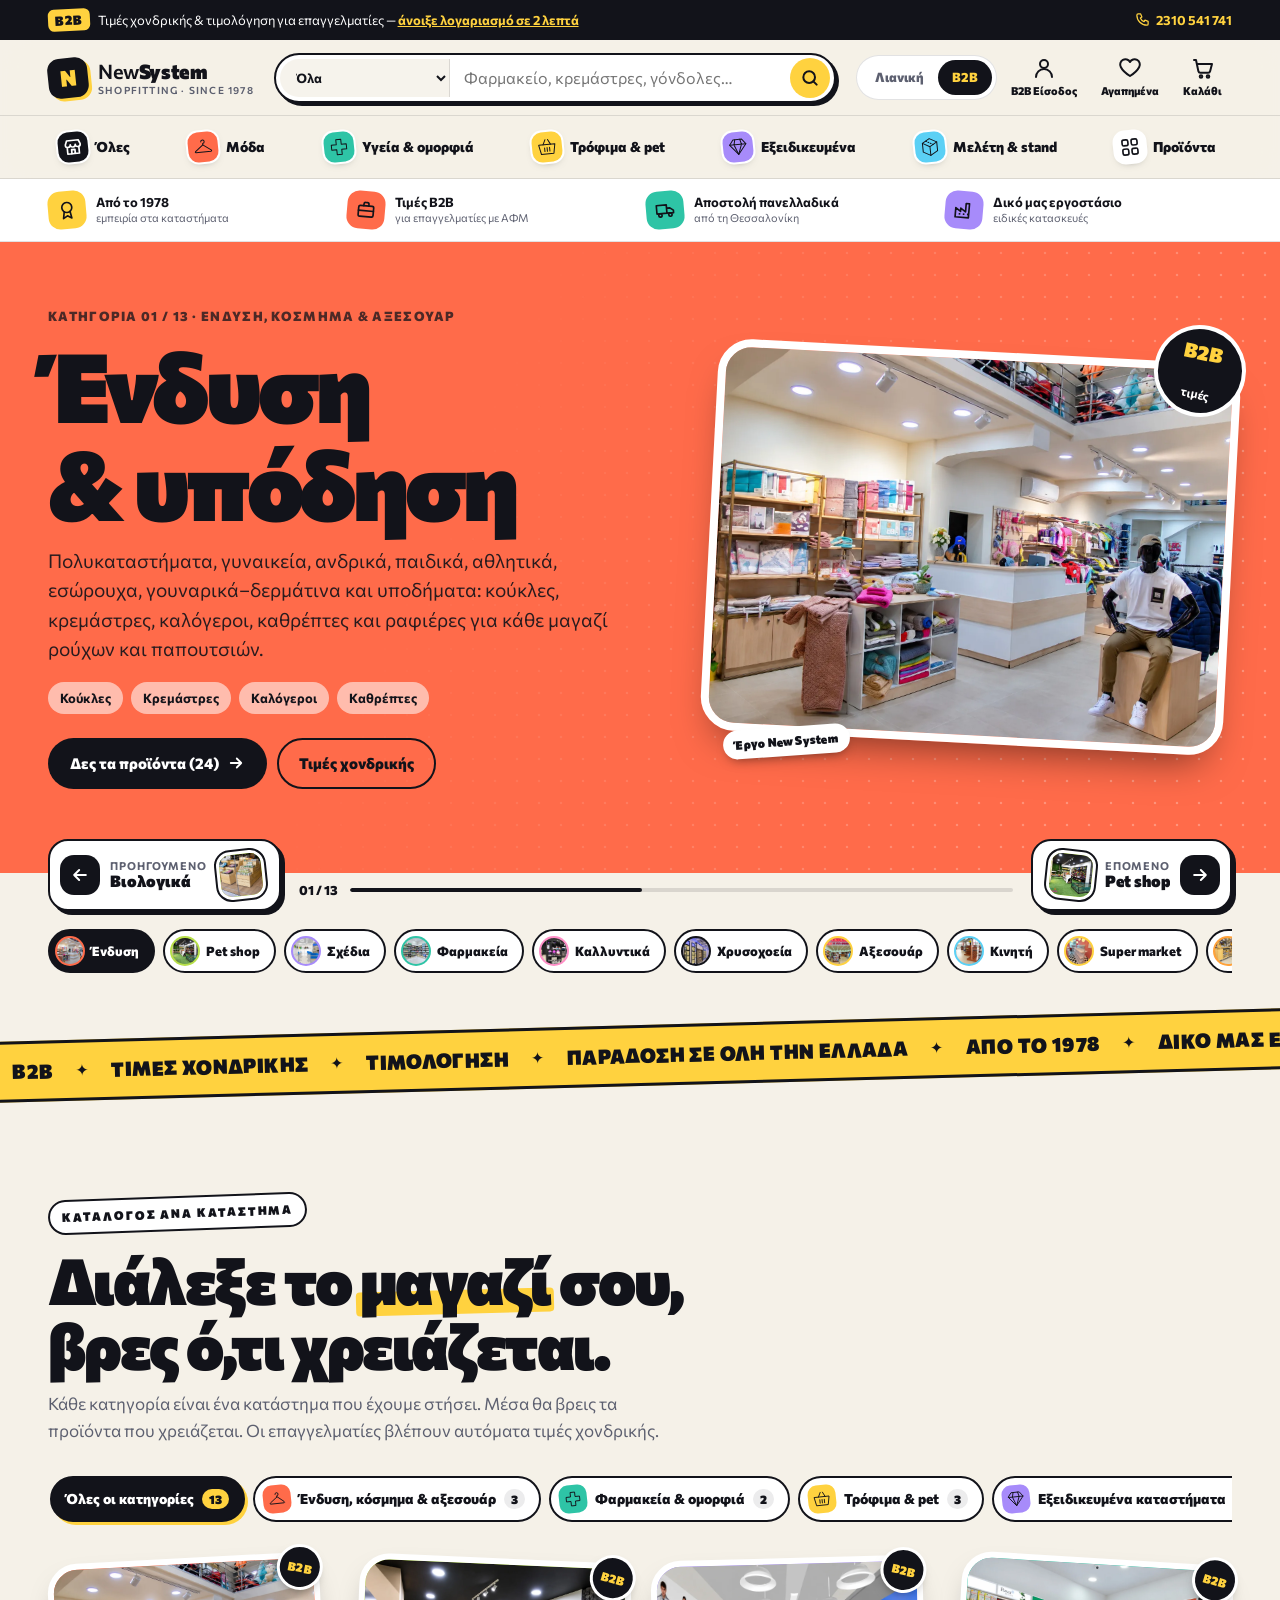
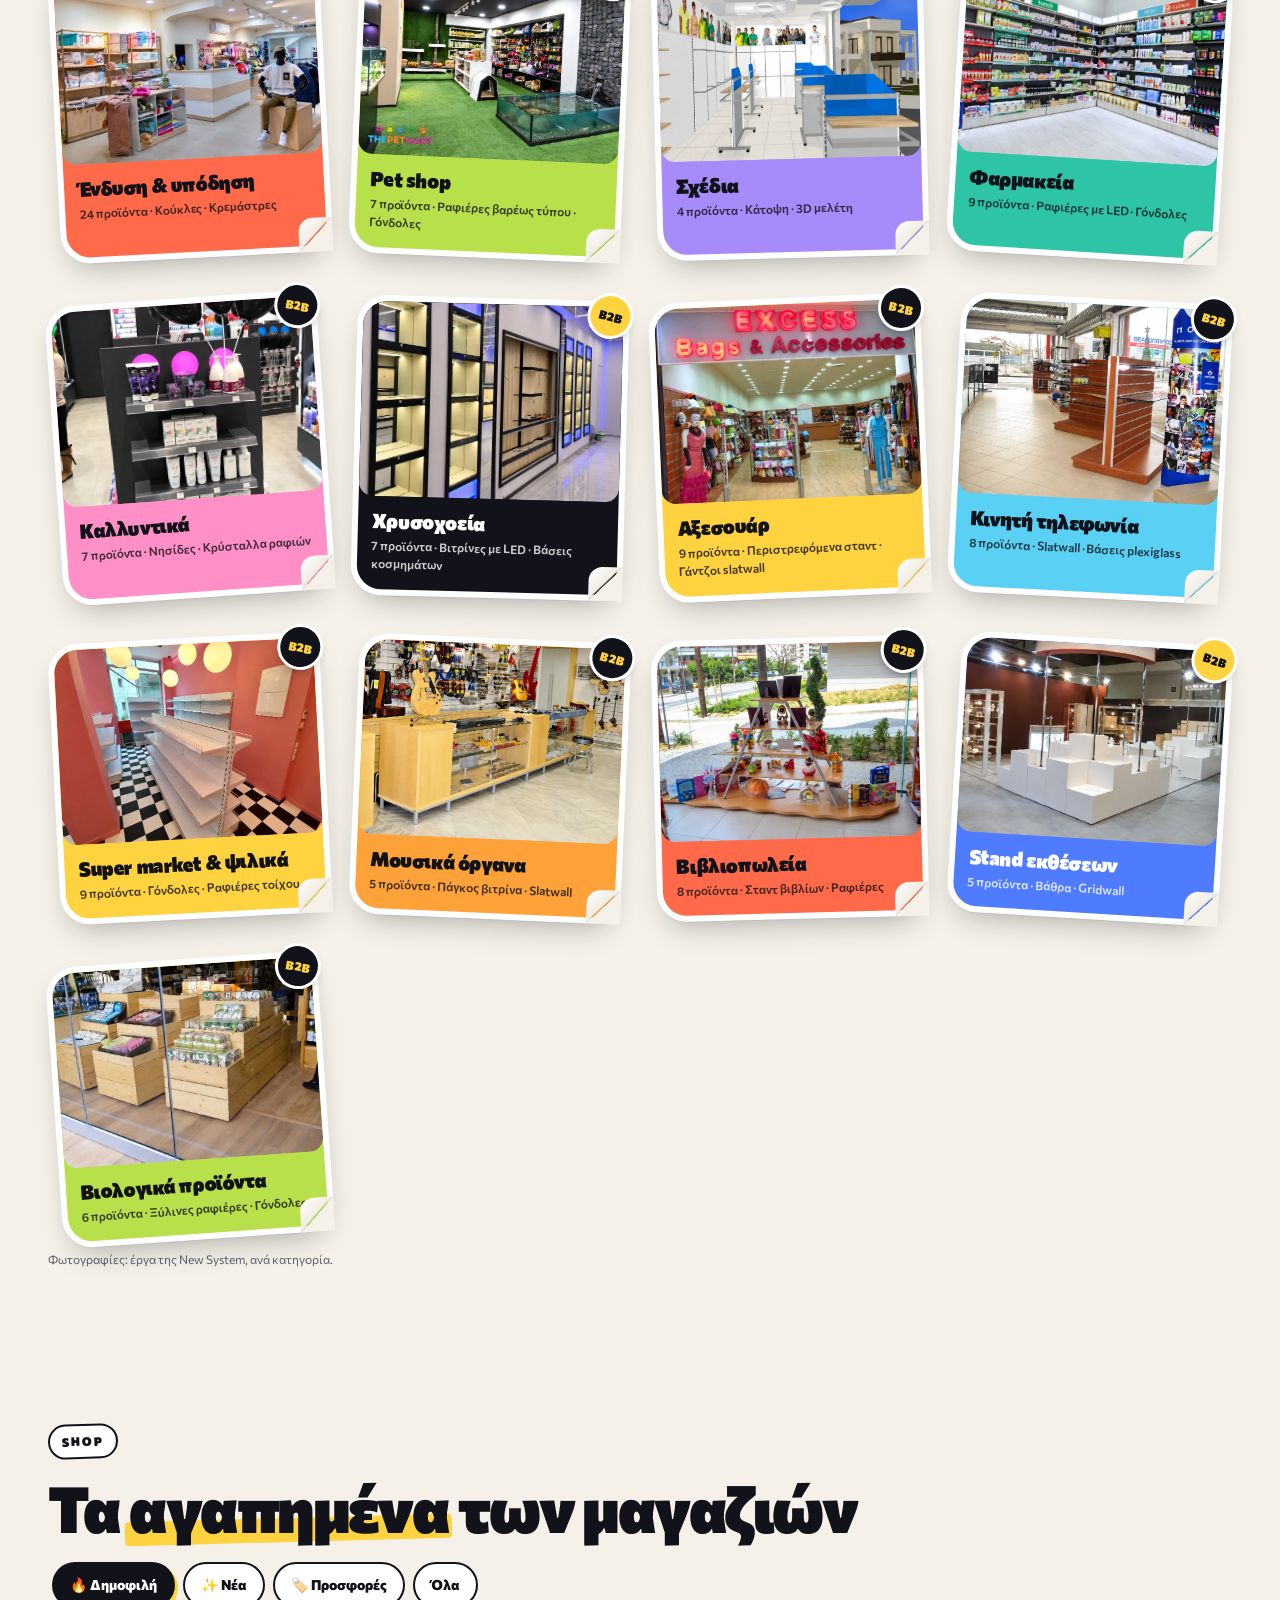
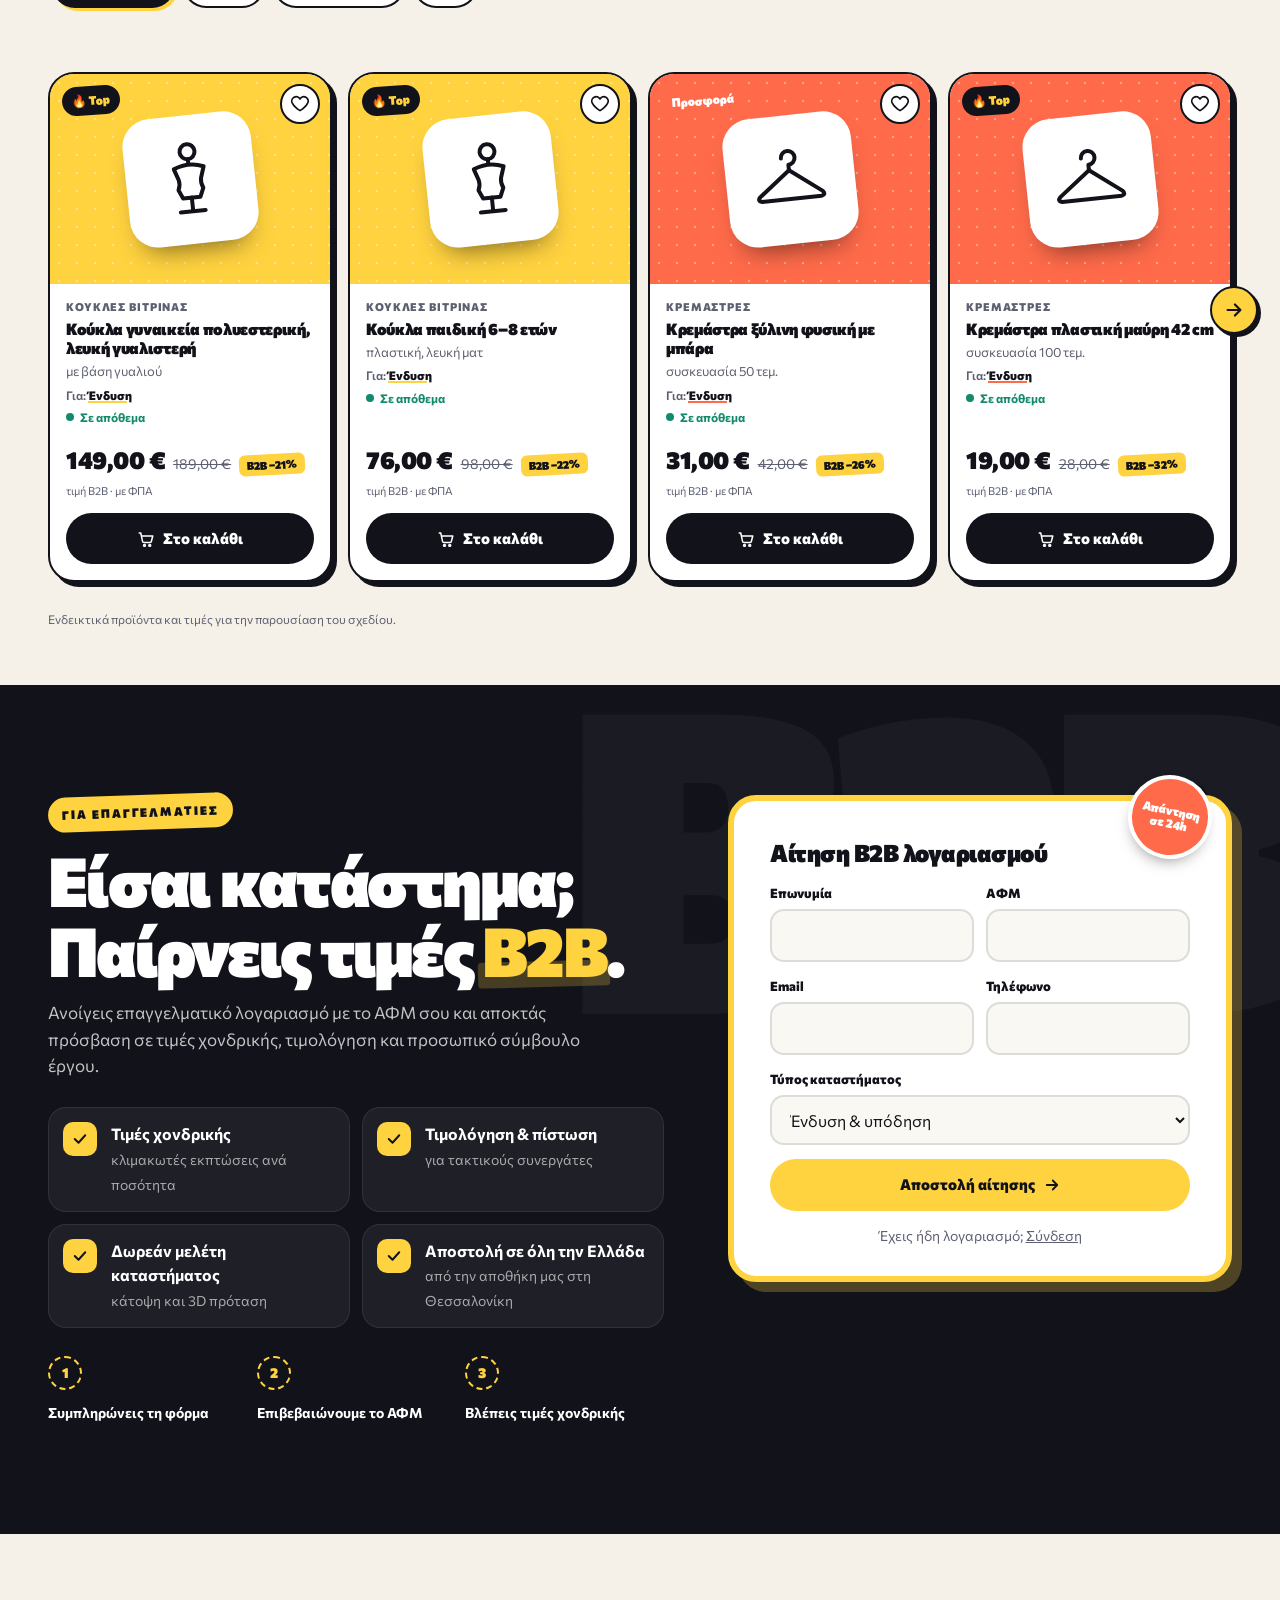
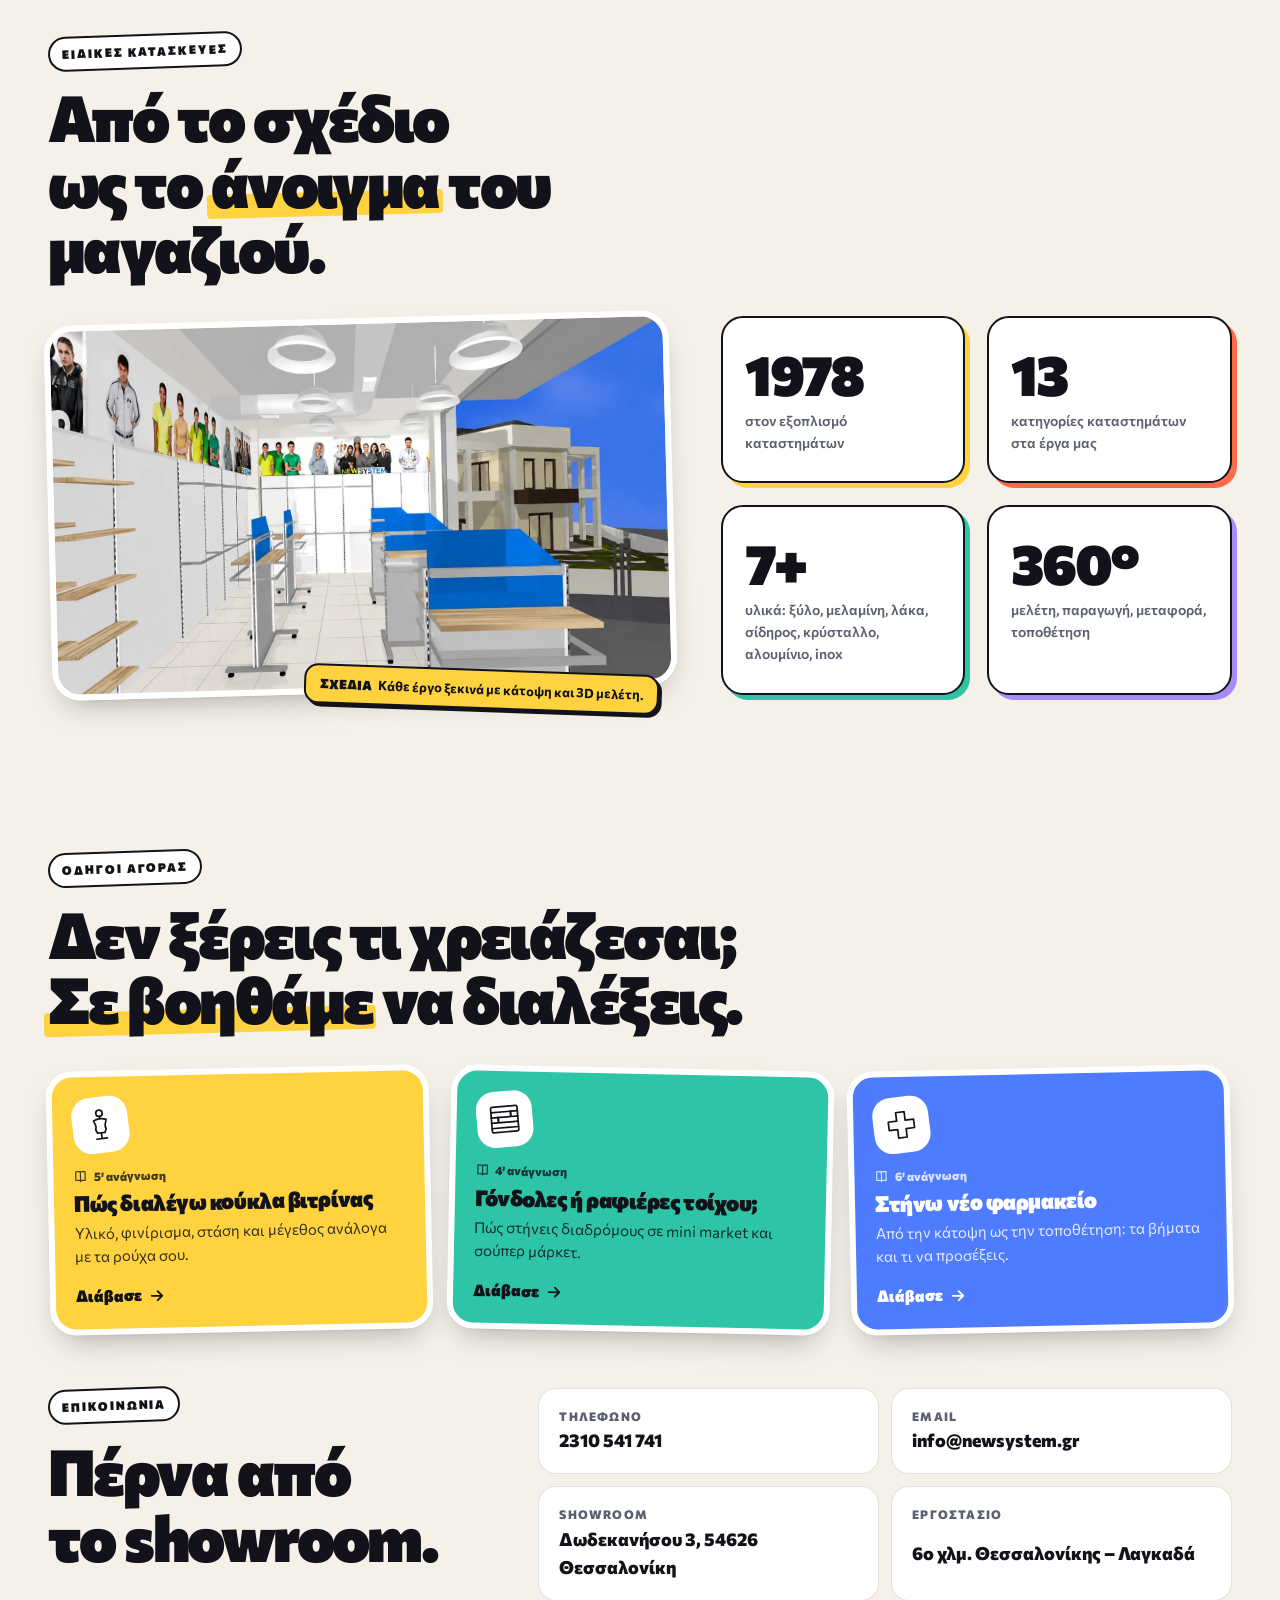
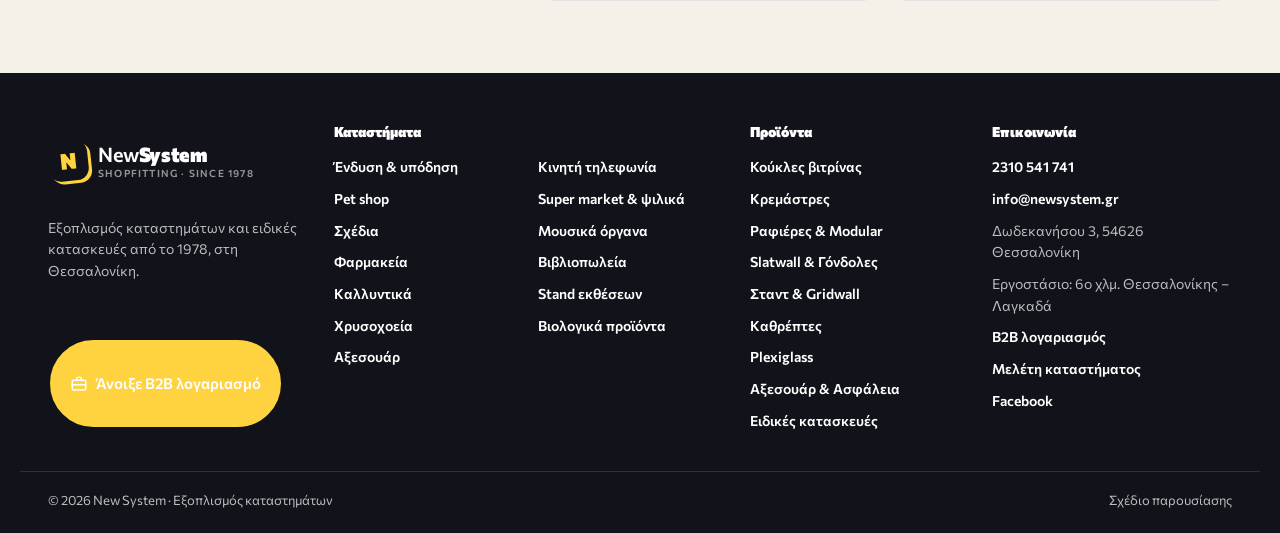
==== commit 82f0b810: "newsystem-v4: 13 categories and photos from the 'new system κατηγοριες' folder - Rename the 19 shop " ====
--- a/newsystem-v4/index.html
+++ b/newsystem-v4/index.html
@@ -153,7 +153,7 @@
       </header>
       <div class="groupchips" id="groupChips" role="group" aria-label="Φίλτρο καταστημάτων"></div>
       <ul class="stickers stickers--shops" id="stickers"></ul>
-      <p class="demo-note">Φωτογραφίες: έργα της New System από τη σελίδα «Ανακαινίσεις».</p>
+      <p class="demo-note">Φωτογραφίες: έργα της New System, ανά κατηγορία.</p>
     </div>
   </section>
 
@@ -190,11 +190,14 @@
   <section class="shopview" id="shopview" hidden aria-labelledby="svTitle">
     <div class="wrap">
       <nav class="crumbs" aria-label="Διαδρομή">
-        <a href="#">Αρχική</a><span aria-hidden="true">›</span><a href="#katigories">Καταστήματα</a><span aria-hidden="true">›</span><b id="svCrumb"></b>
+        <a href="#">Αρχική</a><span aria-hidden="true">›</span><a href="#katigories">Κατηγορίες</a><span aria-hidden="true">›</span><b id="svCrumb"></b>
       </nav>
 
       <div class="svhero" id="svHero">
-        <figure class="svhero__fig"><img id="svImg" src="" alt="" width="702" height="526"><figcaption id="svCap"></figcaption></figure>
+        <div class="svhero__media">
+          <figure class="svhero__fig"><img id="svImg" src="" alt="" width="1448" height="1086"><figcaption id="svCap"></figcaption></figure>
+          <div class="svgallery" id="svGallery" hidden></div>
+        </div>
         <div class="svhero__copy">
           <p class="slide__kicker" id="svKicker"></p>
           <h1 class="svhero__title" id="svTitle" tabindex="-1"></h1>
@@ -233,7 +236,7 @@
       <ul class="products products--grid" id="svGrid"></ul>
       <p class="demo-note">Ενδεικτικά προϊόντα και τιμές για την παρουσίαση του σχεδίου.</p>
 
-      <nav class="svnav" aria-label="Άλλα καταστήματα">
+      <nav class="svnav" aria-label="Άλλες κατηγορίες">
         <a class="arrow arrow--prev" id="svPrev" href="#">
           <span class="arrow__btn"><svg><use href="#i-arrow"/></svg></span>
           <span class="arrow__label"><small>Προηγούμενο</small><b class="arrow__name"></b></span>
@@ -303,12 +306,12 @@
       </header>
       <div class="studio">
         <figure class="studio__fig">
-          <img src="img/schedia.webp" alt="Τρισδιάστατο σχέδιο καταστήματος ενδυμάτων με ράφια τοίχου, μπλε πάγκους και κυκλικά φωτιστικά οροφής" width="702" height="420" loading="lazy">
+          <img src="img/schedia.webp" alt="Τρισδιάστατο σχέδιο καταστήματος ενδυμάτων με ράφια τοίχου, μπλε πάγκους και κυκλικά φωτιστικά οροφής" width="1600" height="960" loading="lazy">
           <figcaption><b>Σχέδια</b> Κάθε έργο ξεκινά με κάτοψη και 3D μελέτη.</figcaption>
         </figure>
         <div class="stats">
           <div class="stat" style="--c:#ffd23f"><b>1978</b><span>στον εξοπλισμό καταστημάτων</span></div>
-          <div class="stat" style="--c:#ff6b4a"><b>19</b><span>τύποι καταστημάτων στα έργα μας</span></div>
+          <div class="stat" style="--c:#ff6b4a"><b>13</b><span>κατηγορίες καταστημάτων στα έργα μας</span></div>
           <div class="stat" style="--c:#2ec4a6"><b>7+</b><span>υλικά: ξύλο, μελαμίνη, λάκα, σίδηρος, κρύσταλλο, αλουμίνιο, inox</span></div>
           <div class="stat" style="--c:#a78bfa"><b>360°</b><span>μελέτη, παραγωγή, μεταφορά, τοποθέτηση</span></div>
         </div>
--- a/newsystem-v4/styles.css
+++ b/newsystem-v4/styles.css
@@ -789,6 +789,14 @@
   .footer__brand { grid-column: auto; }
   .toast { bottom: 28px; }
 }
+/* 1024–1199: πιο σφιχτά κουμπιά για να χωράνε και τα 7 στη μπάρα */
+@media (min-width: 1024px) and (max-width: 1199px) {
+  .catbar__list { gap: 2px; }
+  .catbar__btn { gap: 6px; padding: 5px 8px 5px 5px; }
+  .catbar__btn i { width: 26px; height: 26px; border-radius: 9px; }
+  .catbar__btn svg { width: 18px; height: 18px; }
+  .svthumb__name { font-size: 11px; padding-inline: 5px; }
+}
 @media (min-width: 1200px) {
   .catbar__btn { font-size: 14px; padding-right: 12px; }
 }
@@ -911,7 +919,8 @@
 .crumbs a { color: var(--ink); }
 .crumbs b { color: var(--ink); }
 
-.svhero { display: grid; gap: 30px; }
+.svhero { display: grid; grid-template-columns: minmax(0, 1fr); gap: 30px; }
+.svhero__media { min-width: 0; }
 .svhero__fig { position: relative; margin: 0; }
 .svhero__fig img {
   width: 100%; aspect-ratio: 4 / 3; object-fit: cover;
@@ -946,6 +955,30 @@
 .svhero__text { margin-top: 12px; font-size: 17px; max-width: 52ch; opacity: .92; }
 .svhero__needs-label { margin-top: 18px; font-size: 12px; font-weight: 900; letter-spacing: .12em; text-transform: uppercase; opacity: .75; }
 .svhero__copy .chips { margin-top: 8px; }
+
+/* γκαλερί ειδών καταστημάτων (ένδυση & υπόδηση) */
+.svgallery { margin-top: 32px; }
+.svgallery__note { margin: 0 0 10px; font-size: 14px; font-weight: 700; color: var(--muted); }
+.svgallery__list {
+  display: flex; gap: 10px; overflow-x: auto; padding: 4px 4px 10px; margin: 0 -4px;
+  scroll-snap-type: x proximity; scrollbar-width: none;
+}
+.svgallery__list::-webkit-scrollbar { display: none; }
+.svthumb {
+  flex: none; width: 124px; display: flex; flex-direction: column; gap: 0; padding: 0; overflow: hidden;
+  border: 2px solid var(--ink); border-radius: 16px; background: #fff; color: var(--ink);
+  font: inherit; cursor: pointer; scroll-snap-align: start; text-align: left;
+  transition: transform .2s, background .2s, color .2s, box-shadow .2s;
+}
+.svthumb img { display: block; flex: none; width: 100%; height: auto; aspect-ratio: 4 / 3; object-fit: cover; background: var(--c, var(--yellow)); border-bottom: 2px solid var(--ink); }
+.svthumb__name { display: block; padding: 6px 7px 7px; font-size: 12px; letter-spacing: -.01em; font-weight: 800; line-height: 1.15; overflow-wrap: anywhere; }
+.svthumb--all { justify-content: space-between; background: var(--yellow); }
+.svthumb__ic { display: grid; place-items: center; flex: 1; min-height: 60px; }
+.svthumb__ic svg { width: 30px; height: 30px; }
+.svthumb:hover { transform: translateY(-2px); }
+.svthumb[aria-pressed="true"] { background: var(--ink); color: #fff; box-shadow: 3px 3px 0 var(--yellow); }
+.svthumb[aria-pressed="true"] img { border-bottom-color: var(--ink); opacity: .9; }
+.svthumb:focus-visible { outline: 3px solid var(--ink); outline-offset: 2px; }
 
 .svbar { margin-top: 44px; display: grid; gap: 14px; }
 .svbar__head { display: flex; flex-wrap: wrap; align-items: baseline; justify-content: space-between; gap: 6px 16px; }
@@ -1022,6 +1055,8 @@
   .mega__shops { grid-template-columns: repeat(2, minmax(0, 1fr)); }
   .mega__types { grid-template-columns: repeat(3, minmax(0, 1fr)); }
   .svhero__copy { padding: 30px 28px 26px; }
+  .svgallery__list { display: grid; grid-template-columns: repeat(5, minmax(0, 1fr)); overflow: visible; margin: 0; padding: 4px 0 4px; }
+  .svthumb { width: auto; }
   .products--grid { grid-template-columns: repeat(3, minmax(0, 1fr)); gap: 20px 16px; }
   .products--grid .product__name { font-size: 15px; }
   .products--grid .product__add { font-size: 14px; white-space: nowrap; }
